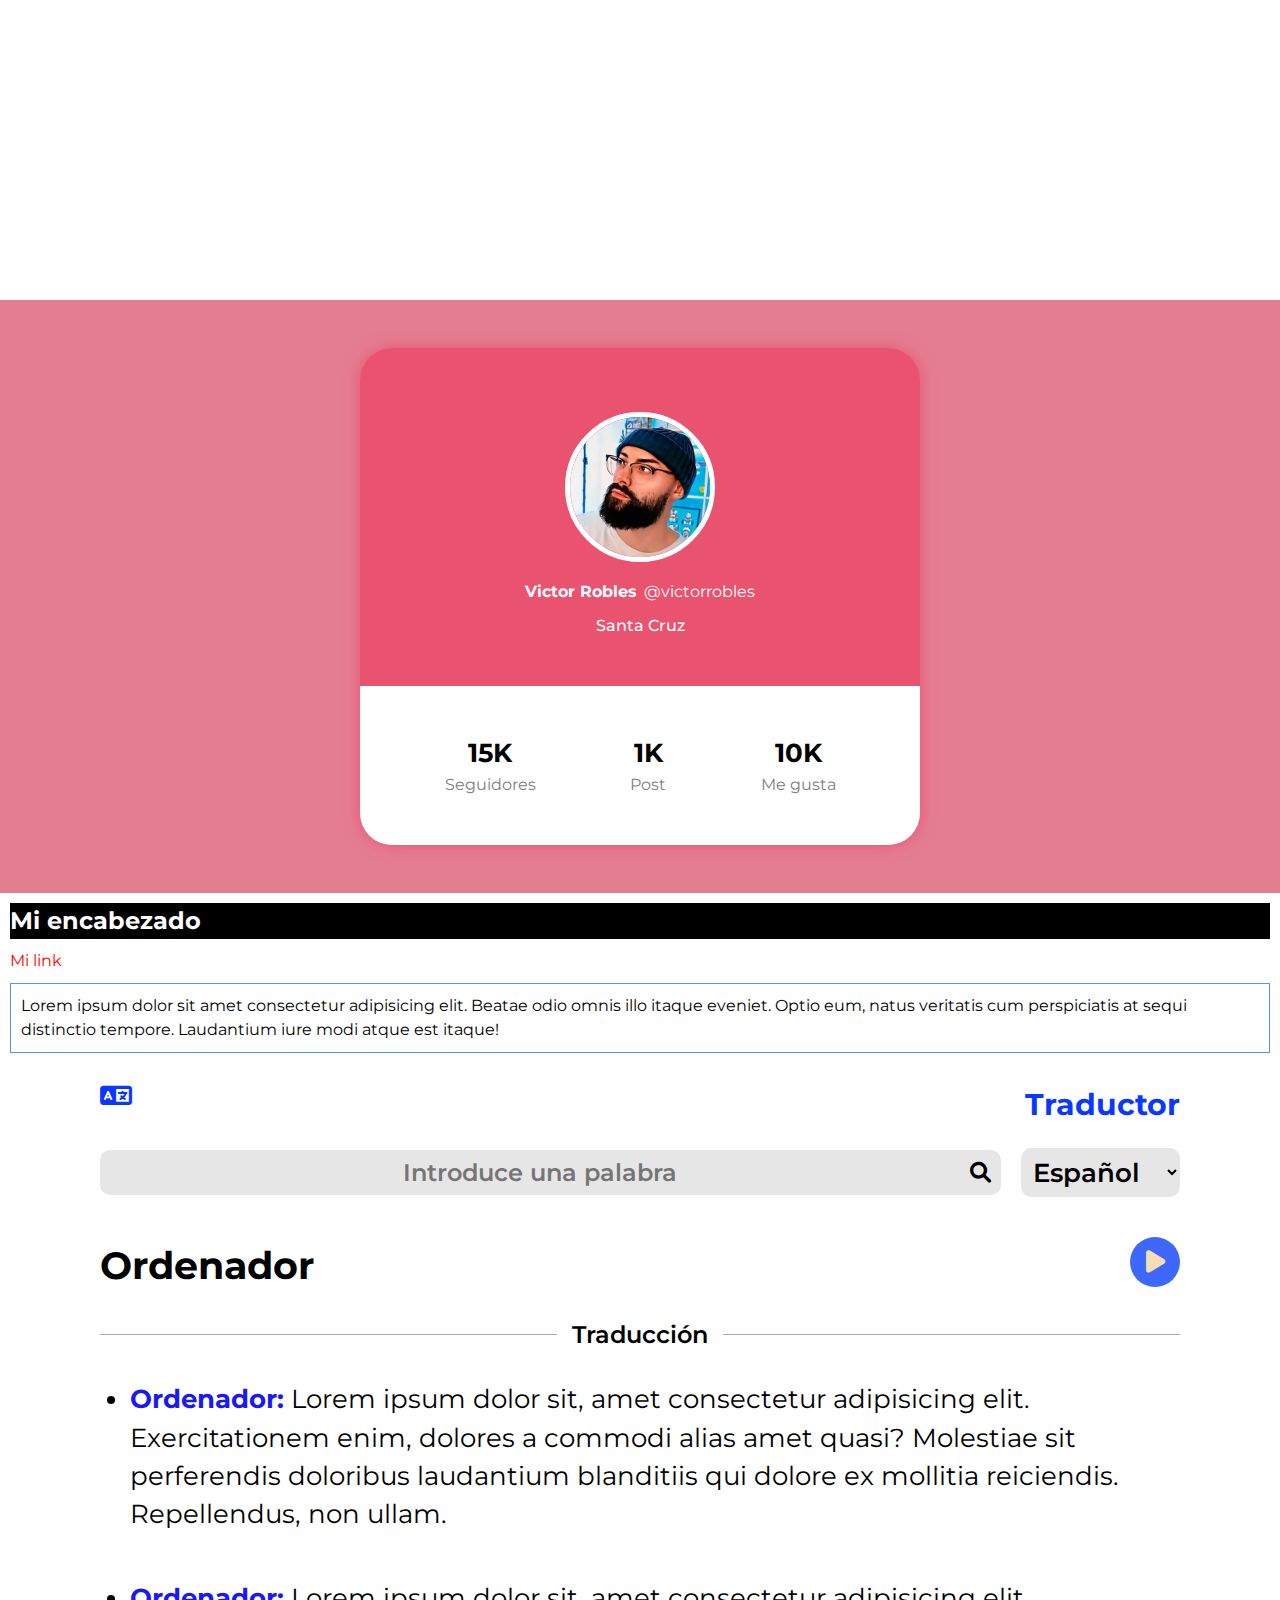
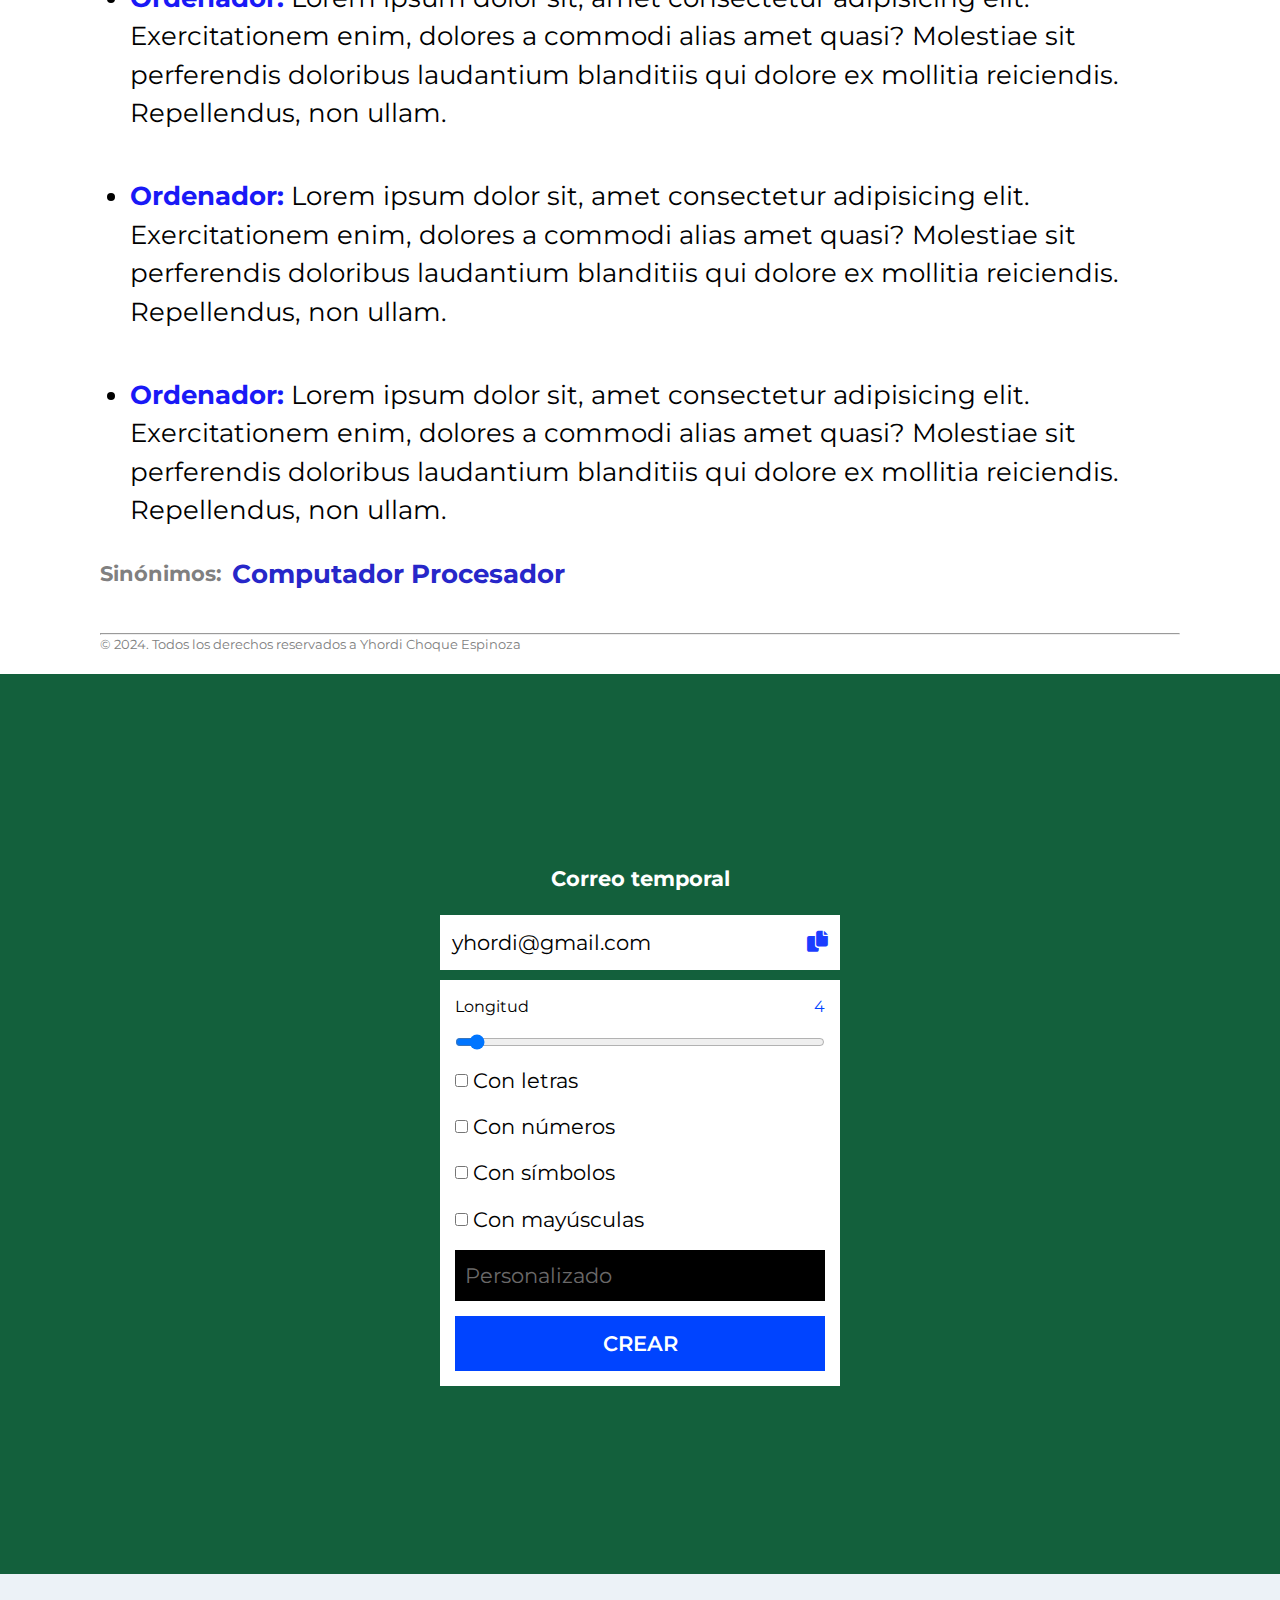
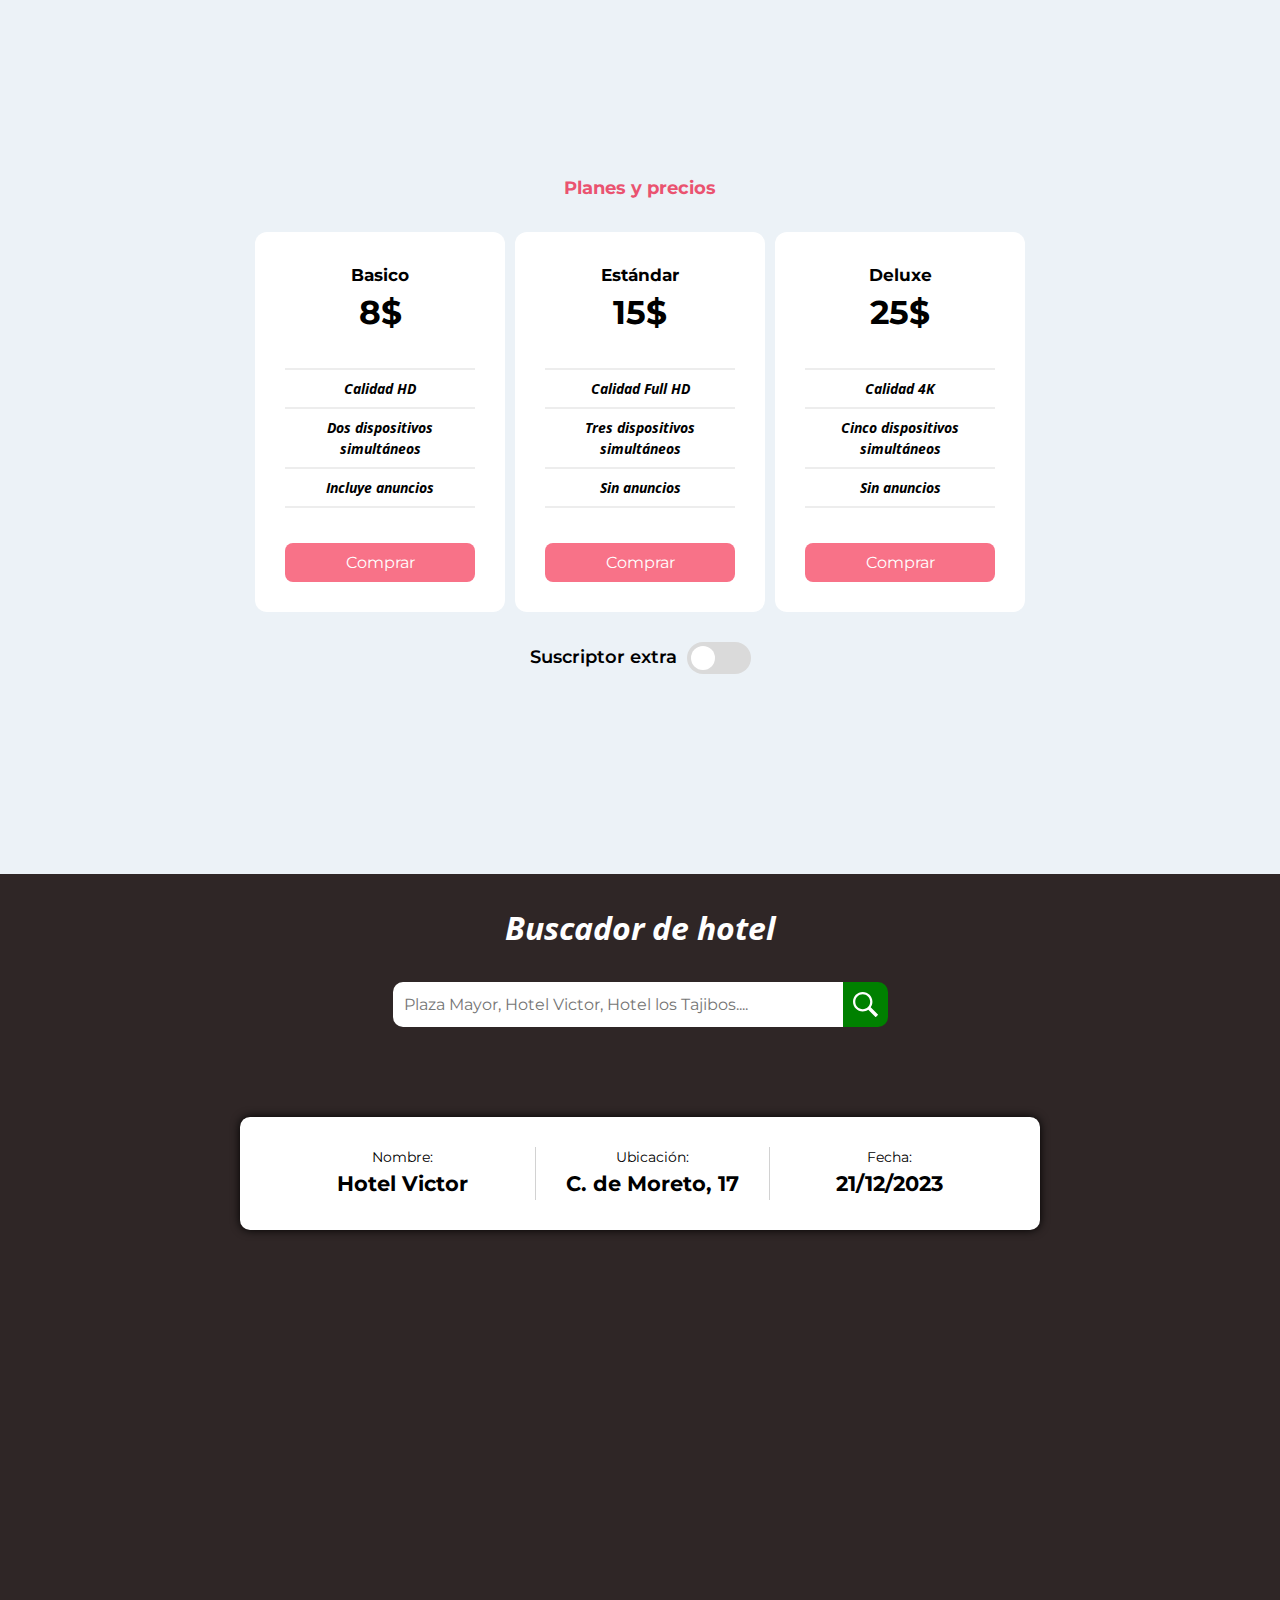
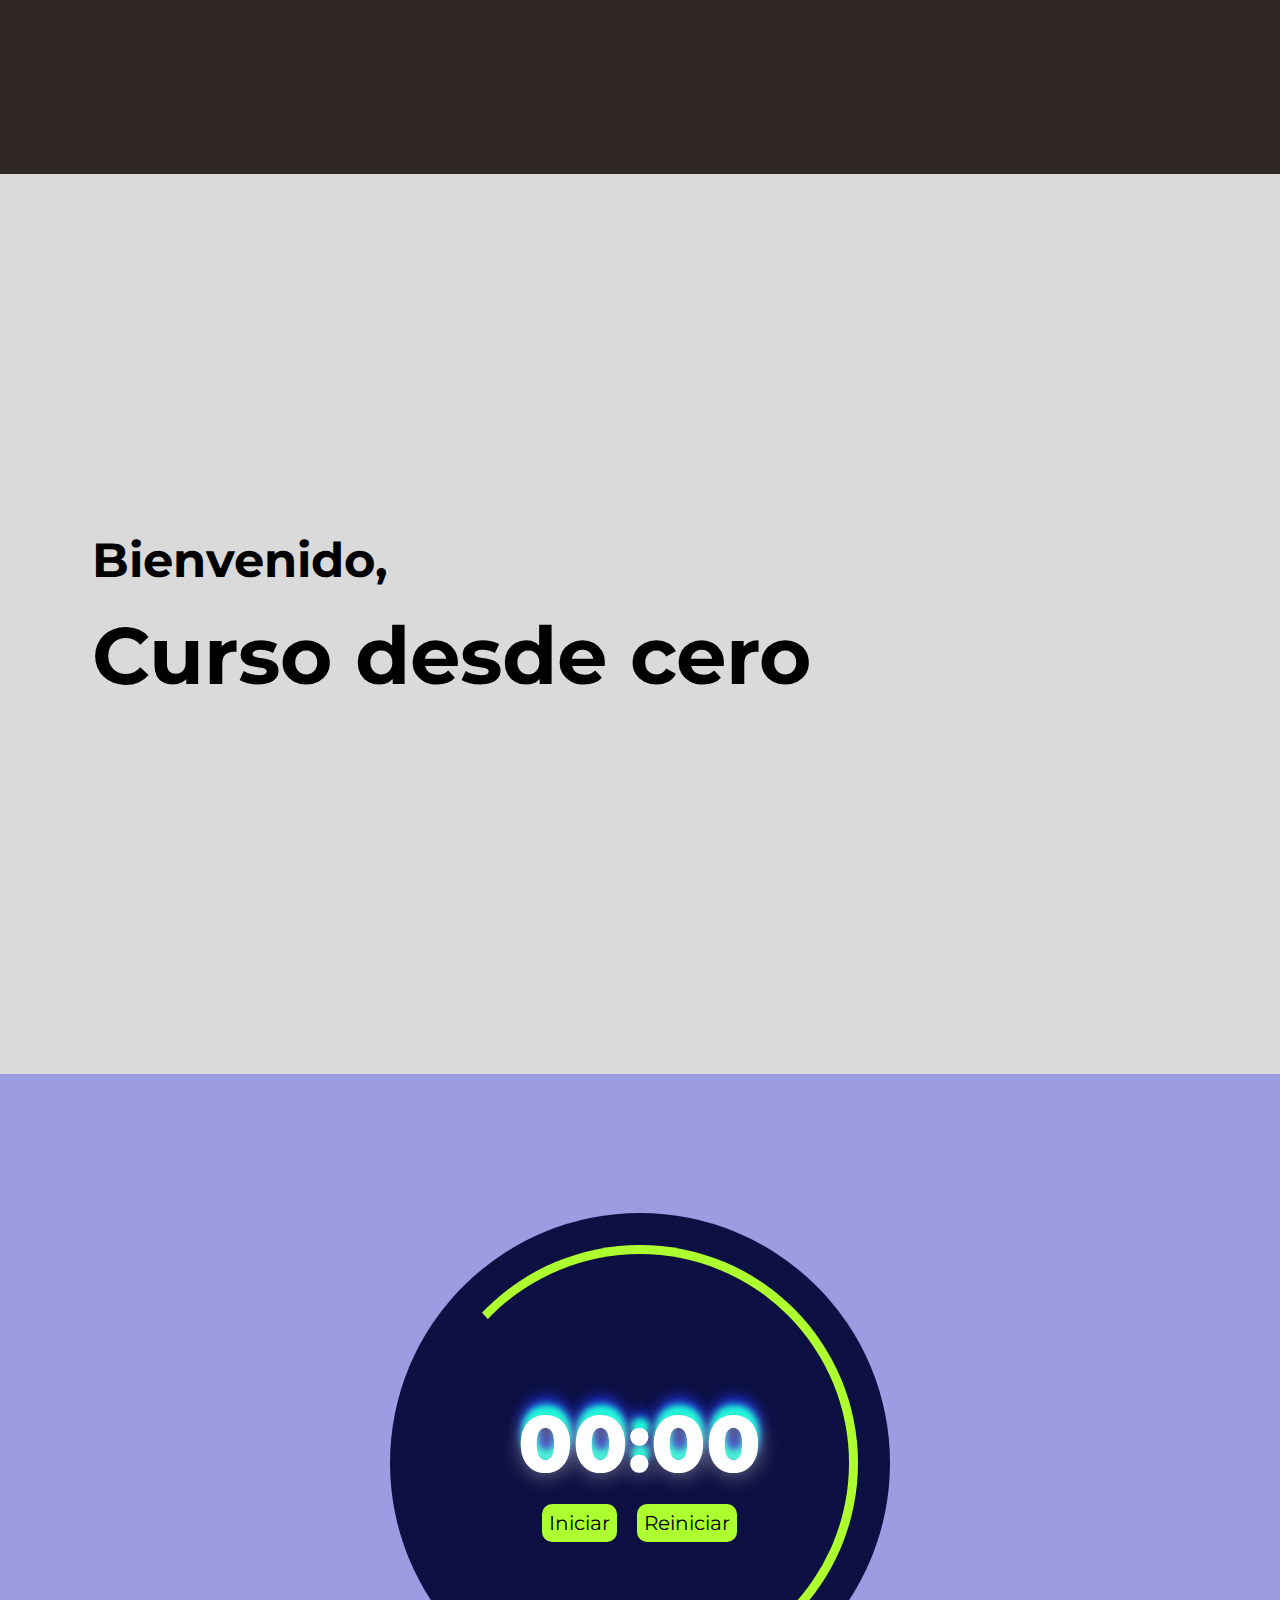
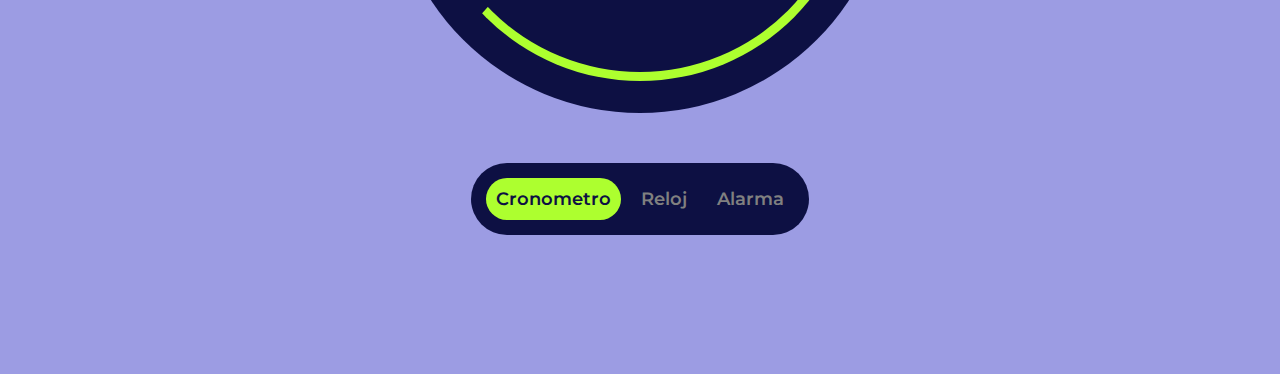
==== css/index.html @ 833edaa1 "proyecto de los 100 con css, html y js" ====
<!DOCTYPE html>
<html lang="en">
<head>
    <meta charset="UTF-8">
    <meta name="viewport" content="width=device-width, initial-scale=1.0">
    <link rel="stylesheet" type="text/css" href="styles.css">
    <link rel="stylesheet" href="00-recursos-frecuentes-css/reset.css">
    <link rel="stylesheet" href="00-recursos-frecuentes-css/fontawesome-free-6.1.2-web/css/all.css">

    <link rel="preconnect" href="https://fonts.googleapis.com">
<link rel="preconnect" href="https://fonts.gstatic.com" crossorigin>
<link href="https://fonts.googleapis.com/css2?family=Montserrat:ital,wght@0,100..900;1,100..900&family=Rubik+Gemstones&display=swap" rel="stylesheet">
    <title>proyectos css</title>
</head>
<body>
    <!--Crear un nav que tenga una animacion como rebote de pelota-->
    <nav class="navegacion">
        <ul class="menu">
            <li>HOME</li>
            <li>ARTICULO</li>
            <li>NOTICIAS</li>
            <li>VIDEOS</li>
            <li>CURSOS</li>
        </ul>
    </nav>
<!--Hacer un card de Victor-->
    <div class="layout">
        <main class="layout_main">
            <div class="main_user">
                <figure class="user_container-img">
                    <img src="00-recursos-frecuentes-css/default-user.jpg" alt="perfil de usuario Victor" class="user_img">
                </figure>
                <div class="user_content">
                    <span class="user_name">Victor Robles</span>
                    <span class="user_nick">@victorrobles</span>
                </div>
                <p class="user_city">Santa Cruz</p>
            </div>

            <div class="main_follows">
                <div class="follows_follow">
                    <p class="follow_number">15K</p>
                    <p class="folloe_subtitle">Seguidores</p>
                </div>
                <div class="follows_follow">
                    <p class="follow_number">1K</p>
                    <p class="folloe_subtitle">Post</p>
                </div>
                <div class="follows_follow">
                    <p class="follow_number">10K</p>
                    <p class="folloe_subtitle">Me gusta</p>
                </div>
            </div>
        </main>
    </div>

    <!--Encabezado -->
    <div class="container_encabezado">
        <h2>Mi encabezado</h2>
        <a href="https://www.youtube.com">Mi link</a>
        <p>Lorem ipsum dolor sit amet consectetur adipisicing elit. Beatae odio omnis illo itaque eveniet. Optio eum, natus veritatis cum perspiciatis at sequi distinctio tempore. Laudantium iure modi atque est itaque!</p>
        
    </div>

<!---Tracucion documento-->
    <div class="layaut_main">
        <header class="traduccion">
            <div class="header_top">
                <i class="fa-solid fa-language"></i>
                <h3 class="header_traductor">Traductor</h3>
            </div>

            <div class="header_botton">
                <form class="header-search">
                    <label>
                        <input type="search" placeholder="Introduce una palabra" name="Buscador de palabras" class="search-header-input"/>
                        <i class="fa-solid fa-magnifying-glass"></i>
                    </label>
                    <select class="select-lenguaje">
                        <option value="Español">Español</option>
                        <option value="Español">Ingles</option>
                        <option value="Español">Alemán</option>
                        <option value="Español">Quechua</option>
                    </select>
                </form>
            </div>

        </header>

        <main>
            <div class="main_voz">
                <h2 class="main_ordenador">Ordenador</h2>
                <div>
                    <i class="fa-solid fa-play"></i>
                </div>
                
            </div>
            <div class="traduccion-raya">
                <div class="linea"> </div>
                <h6 class="traduccion">Traducción</h6>
               
            </div>
           
            <ul class="container-results">
                <li class="item-result">
                   <p><strong>Ordenador:</strong> Lorem ipsum dolor sit, amet consectetur adipisicing elit. Exercitationem enim, dolores a commodi alias amet quasi? Molestiae sit perferendis doloribus laudantium blanditiis qui dolore ex mollitia reiciendis. Repellendus, non ullam.</p>
                </li>

                <li class="item-result">
                    <p><strong>Ordenador:</strong> Lorem ipsum dolor sit, amet consectetur adipisicing elit. Exercitationem enim, dolores a commodi alias amet quasi? Molestiae sit perferendis doloribus laudantium blanditiis qui dolore ex mollitia reiciendis. Repellendus, non ullam.</p>
                </li>

                <li class="item-result">
                    <p><strong>Ordenador:</strong> Lorem ipsum dolor sit, amet consectetur adipisicing elit. Exercitationem enim, dolores a commodi alias amet quasi? Molestiae sit perferendis doloribus laudantium blanditiis qui dolore ex mollitia reiciendis. Repellendus, non ullam.</p>
                </li>

                <li class="item-result">
                    <p><strong>Ordenador:</strong> Lorem ipsum dolor sit, amet consectetur adipisicing elit. Exercitationem enim, dolores a commodi alias amet quasi? Molestiae sit perferendis doloribus laudantium blanditiis qui dolore ex mollitia reiciendis. Repellendus, non ullam.</p>
                </li>
            </ul>

            <section class="seccion-traductor">
                <h5>Sinónimos:</h5>
                <h4>Computador Procesador</h4>
            </section>

        </main>

        <footer class="footer-traductor">
            <hr/>
            <p>&#169; 2024. Todos los derechos reservados a Yhordi Choque Espinoza</p>
        </footer>
    </div>
    

    <main class="main-correo">
        <h5>Correo temporal</h5>
        <form class="correo-form">
            <label class="coreo">
                <p>yhordi@gmail.com</p>
                <i class="fa-solid fa-copy generate__icon"></i>
            </label>
            <div class="container-form">
                <div>
                    <p>Longitud</p>
                    <p class="rango-value">4</p>
                </div>
                <input type="range" value="4" class="correo-range"/>
                <label class="correo-checkbox">
                    <input type="checkbox" value="con letras"/>
                     Con letras
                </label>
                <label class="correo-checkbox">
                    <input type="checkbox" value="con numeros"/>
                     Con números
                </label>
                <label class="correo-checkbox">
                    <input type="checkbox" value="con símbolos"/>
                     Con símbolos
                </label>
                <label class="correo-checkbox">
                    <input type="checkbox" value="con mayusculas"/>
                     Con mayúsculas
                </label>

                <p class="perzonalizado">Personalizado</p> 
                <button>CREAR</button>
            </div>
        </form>
    </main>

    <div class="layaut-main-precios">
        <main class="precios-main">
            <h1 class="precios-title">Planes y precios</h1>
            <div class="cards-planes">
                <article class="card basico">
                    <h6 class="plan">Basico</h6>
                    <h6 class="precios">8$</h6>
    
                    <hr/>
                    <p>Calidad HD</p>
                    <hr/>
                    <p>Dos dispositivos simultáneos</p>
                    <hr/>
                    <p>Incluye anuncios</p>
                    <hr/>
                    <button class="comprar">Comprar</button>
                </article>
                <article class="card estandar">
                    <h6 class="plan">Estándar</h6>
                    <h6 class="precios">15$</h6>
    
                    <hr/>
                    <p>Calidad Full HD</p>
                    <hr/>
                    <p>Tres dispositivos simultáneos</p>
                    <hr/>
                    <p>Sin anuncios</p>
                    <hr/>
                    <button class="comprar">Comprar</button>
                </article>
                <article class="card deluxe">
                    <h6 class="plan">Deluxe</h6>
                    <h6 class="precios">25$</h6>
    
                    <hr/>
                    <p>Calidad 4K</p>
                    <hr/>
                    <p>Cinco dispositivos simultáneos</p>
                    <hr/>
                    <p>Sin anuncios</p>
                    <hr/>
                    <button class="comprar">Comprar</button>
                </article>
            </div>
            <form class="toggle-suscribir">
                <span class="togle-label">Suscriptor extra</span>
                <label for="checkbox" class="toggle--switch">
                    <input type="checkbox" class="checkbox" name="checkbox" title="checkbox" placeholder="checkbox"/>
                    <div class="toggle--slider"></div>
                </label>
            </form>
           
        </main>
    </div>

    <!--Buscador de hotel-->
    <div class="body-hotel">
        <header class="header-hotel">
            <h1 class="hotel-title">Buscador de hotel</h1>
            <form class="form-search">
                <div class="container-search">
                    <input class="search-hotel" type="search" placeholder="Plaza Mayor, Hotel Victor, Hotel los Tajibos...." name="search"/>
                    <div class="container-logo">
                        <img src="./00-recursos-frecuentes-css/searchmagnifierinterfacesymbol1_79893.svg" class="logo-search" alt="logo-search"/>
                    </div>
                </div>
            </form>
        </header>
        <main class="main-hotel">
            <div class="hotel-detalles">
                <section class="hotel-seccion">
                    <p>Nombre:</p>
                    <h6>Hotel Victor</h6>
                </section>
                <section class="hotel-seccion item2">
                    <p>Ubicación:</p>
                    <h6>C. de Moreto, 17</h6>
                </section>
                <section class="hotel-seccion">
                    <p>Fecha:</p>
                    <h6>21/12/2023</h6>
                </section>
            </div>
            <iframe class="hotel-mapa" src="https://www.google.com/maps/embed?pb=!1m18!1m12!1m3!1d3153.019287123456!2d-122.0840897!3d37.4220656!2m3!1f0!2f0!3f0!3m2!1i1024!2i768!4f13.1!3m3!1m2!1s0x808fb5e5c5b5b5b5%3A0x5b5b5b5b5b5b5b5b!2sGoogleplex!5e0!3m2!1ses!2sus!4v1616161616161!5m2!1ses!2sus" width="600" height="450" style="border:0;" allowfullscreen="" loading="lazy"></iframe>
        </main>
    </div>

    <!--Proyecto frases dinamicas y diferentes-->
    <div class="body-frases">
        <main class="main-frase">
            <h4 class="saludo">Bienvenido,
                <div class="title_text">
                    <span class="frase-rotado">Curso desde cero <br/>
                        Paso a paso <br/>
                        Sin conocimientos previos <br/>
                        Espero que te guste! <br/></span>
                </div>
                
            </h4>
           
        </main>
    </div>

    <!--Cronometro-->
    <div class="main-cronometro">
        <div class="cronometro-contador">
           <div class="container-cronometro">
            <time>00:00</time>
            <div class="metodos-cronometro">
                <button>Iniciar</button>
                <button>Reiniciar</button>
            </div>
           </div>
        </div>
        <div class="cronometro-modos">
            <button>Cronometro</button>
            <button>Reloj</button>
            <button>Alarma</button>
        </div>
    </div>
</body>
</html>
---- css/styles.css ----
@font-face {
    font-family: OpenSansYhordi;
    src: url('./00-recursos-frecuentes-css/opensans/OpenSans-Italic-VariableFont_wdth\,wght.ttf');
}
*{
    margin: 0;
    padding: 0;
}
html {
    font-size: 16px;
}
body {
    font-family: "Montserrat", sans-serif;
    font-optical-sizing: auto;
    font-size: 1.6rem;
}
/*Styles de nav que rebota como pelota*/
.navegacion{
    transform: translateY(-100%);
    animation:  botar 3s infinite ;
}

@keyframes botar {
    0%{
        transform: translateY(-100%);
    }
    50%{
        transform: translateY(0%);
    }

    100%{
        transform: translateY(-100%);
    }
}
.menu li {
    font-family: 'Courier New', Courier, monospace;
    font-size: 20px;
    font-weight: bold;
    padding: 15px;
}

/*Estilos de card usuario victor*/

.layout{
    width: 100%;
    height: 100%;
    padding: 3rem 0;
    display: flex;
    justify-content: center;
    align-items: center;

    background-color: #E47D91;
}

.layout_main {
    min-width: 35rem;
    border-radius: 2rem;

    box-shadow: 0px 0px 15px #EA5370;
}

.main_user{
    width: 100%;
    display: flex;
    flex-direction: column;
    align-items: center;
    padding-bottom: 3rem;
    background-color: #EA5370;
    border-radius:2rem 2rem 0 0;
    color: white;
    gap: 7px;
}
.user_container-img{
    margin-top: 4rem;
    width: 150px;
    height: 150px;
   
}
.user_img{
    border: white 5px solid;
    border-radius: 1000px;
}

.user_name, .follow_number{
    font-weight: bold;
}

.user_city{
    font-weight: 500;
}

.main_follows{
    padding: 3rem 0;
    display: flex;
    justify-content: space-evenly;
    gap: 10px;
    background-color: white;
    border-radius: 0 0 2rem 2rem;
}

.follows_follow{
    text-align: center;
}

.folloe_subtitle{
    color: gray;

}
.user_name, .user_nick, .user_city,  .folloe_subtitle{
    font-size: 1rem;
}

/*estilos de encabezado proyecto 3*/

.container_encabezado{
    padding: 10px;
    font-size: 1rem;
    display: flex;
    flex-direction: column;
    gap: 10px;
}
.container_encabezado h2{
    background-color: black;
    color: white;
}
.container_encabezado a{
    text-decoration: none;
    color: red;
}

.container_encabezado a:hover{
    text-decoration: underline;
}

.container_encabezado p {
    border: 1px solid rgba(0, 89, 255, 0.667);
    padding: 10px;
}


/*Traduccion de documento*/
.layaut_main{
    display: flex;
    flex-direction: column;
    gap: 40px;
    max-width: 70rem;
    margin: 0 auto;
    padding: 20px;
}


.header_top {
    color: rgb(11, 56, 255);
    margin-bottom: 20px;
    display:  flex;
    justify-content: space-between;
}
.header_botton form{
    display: flex;
    gap: 20px;
}
.header_botton form label {
    position: relative;
    display: flex;
    align-items: center;
    width: 100%;
}

.search-header-input{
    text-align: center;
    font-size: 1.5rem;
    width: 100%;
    border: none;
    background-color: rgba(0, 0, 0, 0.097);
    padding: 8px;
    font-weight: 600;
    border-radius: 10px;
    color: black;
}
.select-lenguaje{
    border: none;
    background-color: rgba(0, 0, 0, 0.097);
    padding: 8px;
    font-weight: 600;
    border-radius: 10px;
    color: black;
}
.fa-magnifying-glass{
 position: absolute; 
 right:  10px;
 font-size: 21px;
}

.main_voz{
    display: flex;
    justify-content: space-between;
}
.main_voz div{
    width: 50px;
    height: 50px;
    border-radius: 1000px;
    background-color: rgb(62, 103, 252);
    display: flex;
   
}
.main_voz div i{
    color: wheat;
    margin: auto ;
}

main {
 text-align: center;
}
.traduccion-raya{
    margin: 40px auto;
    position: relative;
  display: flex;
  align-items: center; 
  justify-content: center;
}
.traduccion-raya .linea{
    height: 1px;
    width: 100%;
    background-color: rgba(0, 0, 0, 0.342);
  
    
}
.traduccion-raya h6{
    position: absolute;
    background-color: white;
    z-index: 10;
    padding: 0 15px;
    font-size: 1.5rem;
    font-weight: 600;
}

main .container-results{
    padding: 5px 30px;
    display: flex;
    flex-direction: column;
    gap: 45px;
    text-align: start;
    margin-bottom: 20px;
    list-style: outside;
}

main .item-result strong {
    color: rgb(25, 25, 246);
}

.seccion-traductor{
    display: flex; 
    align-items: center;
    gap: 10px;
    flex-wrap: wrap;
}

.seccion-traductor{
    color: rgb(39, 39, 201);
}
.seccion-traductor h5{
    color: gray;
}
.footer-traductor{
    font-size: 13px;
    color: gray;
}

/*Correo card*/
.main-correo{

    width: 100%;
    height: 100vh;
    background-color: rgb(19, 96, 60);
    display: flex;
    flex-direction: column;
    justify-content: center;
    align-items: center;

}
.main-correo h5{
    color: white;
    margin-bottom: 20px;
}

.correo-form{
    min-width: 25rem;
}
.correo-form .coreo {
    background-color: white;
    display: flex;
    padding: 12px;
    align-items: center;
    justify-content: space-between;
    font-size: 1.3rem
}

.correo-form .coreo i{
    color: rgb(27, 61, 255);
}

.container-form {
    margin-top: 10px;
 background-color: white;
 padding: 15px;
display: flex;
flex-direction: column;
gap: 15px;
}

.container-form div {
    display: flex;
    justify-content: space-between;
    font-size: 1rem;
}
.container-form div .rango-value{
    color: rgb(0, 68, 255);
   
}

.correo-range{
    width: 100%;
    cursor: pointer;
}

.correo-form .correo-checkbox{
    display: flex;
    align-items: center;
justify-content: flex-start;
font-size: 1.3rem;
gap: 5px;
cursor: pointer;
}

.correo-form .correo-checkbox input:hover{
    transition: box-shadow 0.3s ease;
    cursor: pointer;
    box-shadow: 0px 0px 8px rgb(37, 110, 255);
}

.perzonalizado{
    background-color: black;
    color: rgb(106, 105, 105);
    font-size: 1.3rem;
    text-align: start;
    padding: 10px;
}
.container-form button {
    width: 100%;
    padding: 15px;
    background-color: rgb(0, 68, 255);
    color: white;
    border: 0;
    font-weight: 600;
    font-size: 1.3rem;
    cursor: pointer;
}
.container-form button:hover{
    background-color: black;
    transition: background-color 0.5s ease;
}

/*Estilos de planes y precios */

.layaut-main-precios{
    width: 100%;
    height: 100vh;
    display:  flex;
    flex-direction: column;
    align-items: center;
    justify-content: center;
    background-color: #ECF2F7;
}

.precios-title{
    color: #EA5370;
    font-size: 18px;
    margin-bottom: 30px;
}
.cards-planes{
    display: flex;
    gap: 10px;
    flex-wrap: wrap;
    margin-bottom: 30px;
}

.card{
    background-color: white;
    width: 250px;
    padding: 30px;
    border-radius: 12px;
}
.card hr{
    border: rgba(128, 128, 128, 0.143) solid 0.1px;
}
.card .plane{
    font-size: 16px;
    font-weight: 600;
}
.card .precios{
    font-size: 33px;
    margin-bottom: 30px;
}
.cards-planes .card p{
    font-family: OpenSansYhordi;
    padding: 8px 0;
 font-size: 14px;
 font-weight: 700;
}


.cards-planes .card .comprar{
    width: 100%;
    background-color: rgb(248, 114, 136);
    color: white;
    border: none;
    border-radius: 8px;
    font-size: 16px;
    padding: 10px 0;
    margin-top: 35px;
    cursor: pointer;
}
.cards-planes .card:hover{
    transform: scale(1.08);
    background-color: #EA5370;
    color: white;
    transition-property: transform background-color color;
    transition:  0.3s ease-out ;
}
.cards-planes .card:hover hr{
    border: rgba(255, 255, 255, 0.209) solid 0.2px;
}
.cards-planes .card:hover .comprar{
    background-color: white;
    color: #E47D91;
}

.toggle-suscribir{
    display: flex;
    justify-content: center;
    align-items: center;
    font-weight: 600;
    font-size: 1.1rem;
    gap: 10px;
}

.toggle--switch{
    position: relative;
    width: 4rem;
    display: inline-block;
}
.toggle--switch .checkbox{
    position:absolute;
    appearance: none;
    width: 100%;
    height: 100%;
    z-index: 10;
    cursor: pointer;
}
.toggle--switch .toggle--slider{
    width: 100%;
    height: 2rem;
    background-color: #dadada;
    border-radius: 25px;
    cursor: pointer;
   
}
.toggle--switch .toggle--slider::before{
    content: '';
    position: absolute;
    width: 1.5rem;
    height: 1.5rem;
    background-color:#ffffff ;
    top: 0.3rem;
    left: 0.3rem;
    border-radius: 100px;
    transition: transform 300ms ease-in-out;

}

.checkbox:checked+.toggle--slider{
    background-color: #EA5370;
}

.checkbox:checked+.toggle--slider::before{
    transform: translateX(30px);
}
/*Estilos de hotel buscador*/

.body-hotel{
    background-color: rgb(47, 38, 38);
    height: 100vh;
}
.header-hotel{
    margin-bottom: 35px;
}
.header-hotel .hotel-title{
    color: white;
    font-size: 2rem;
    font-family: OpenSansYhordi;
    text-align: center;
    padding: 30px 0;
}
.form-search .container-search{
    display: flex;
    justify-content: center;
}
.container-search .search-hotel{
    width: 100%;
    max-width: 450px;
    font-size: 1rem;
    padding: 10px;
    border: 1px solid transparent;
    border-radius: 10px 0px 0px 10px;
}
.container-search .container-logo{
    background-color: green;
    padding: 10px;
    border-radius: 0px 10px 10px 0px;
}
.container-logo .logo-search {
    width: 25px;
    height: 25px;
}
.main-hotel{
    margin-top: 150px;
    position: relative;
    display: flex;
    justify-content: center;
}
.main-hotel .hotel-detalles{
    top: -60px;
    position: absolute;
    width: 100%;
    max-width: 800px;
    display: flex;
    justify-content: space-evenly;
    background-color: white;
    padding: 30px;
    border-radius: 10px;
    box-shadow: 0px 0px 10px black;
}

.hotel-detalles .hotel-seccion{
    padding: 0 30px;
}
.hotel-detalles .hotel-seccion p{
    font-size: 14px;
}
 .hotel-detalles .hotel-seccion h6{
    font-size: 1.3rem;
}

.hotel-detalles .item2{
    border-left: 1px solid rgba(0, 0, 0, 0.176);
    border-right: 1px solid rgba(0, 0, 0, 0.177);
}
.main-hotel .hotel-mapa{
    width: 100%;
    
}

/*Estilos de frases rotativas*/

.body-frases{
    background-color: #dadada;
    height: 100vh;
    display: flex;
    justify-content: center;
    align-items: center;
    font-size: 3rem;
}
.body-frases .main-frase{
    text-align: start;
}
.body-frases .frase-rotado{
    font-size: 5rem;
    position: relative;
    display: block;
    animation: rotate 13s cubic-bezier(0.91, -0.02, 0.14, 1.13) infinite ;
}
.saludo .title_text{
    height: 8rem;
    overflow: hidden;
}

@keyframes rotate{
    0%{
        transform: translateY(0);
    }
    25%{
        transform: translateY(-7.8rem);
    }
    50%{
        transform: translateY(-15.6rem);
    }
    75%{
        transform: translateY(-23.0rem);
    }
    100%{
        transform: translateY(0);
    }
}

/*Estilos de cronometro*/

.main-cronometro{
    height: 100vh;
    background-color: rgb(156, 156, 227);
    display: flex;
    flex-direction: column;
    justify-content: center;
    align-items: center;
    gap: 50px;
}

.main-cronometro .cronometro-contador{
    width: 500px;
    height: 500px;
    background-color: rgb(13, 16, 67);
   padding: 2rem;
    border-radius: 500px;

}

.container-cronometro{
    width: 100%;
    height: 100%;
    display: flex;
    flex-direction: column;
    justify-content:center ;
    align-items: center;
    border: greenyellow 9px solid;
    border-radius: 500px;
    border-left: 8px solid transparent;
}
.cronometro-contador time{
    color: white;
    font-size: 5rem;
    font-weight: 800;
    text-shadow:1px 1px 20px #dadada91, 1px -10px 6px #05ffd8, 1px -17px 14px #213af8;
}
.metodos-cronometro{
    display: flex;
    gap: 20px;
}
.metodos-cronometro button{
    font-size: 20px;
    border: none;
    border-radius: 10px;
    background-color: greenyellow;
    padding: 7px;
    cursor: pointer;
}

.metodos-cronometro button:hover{
    background-color: white;
    color: rgb(5, 5, 110);
    transition: background-color 0.4s ease;
}

.cronometro-modos{
    display: flex;
    gap: 10px;
    padding: 15px;
    background-color:  rgb(13, 16, 67);
    border-radius: 100px;
}
.cronometro-modos button{
    padding: 10px;
    border: none;
    border-radius: 100px;
    font-size: 18px;
    font-weight: 600;
    background-color: transparent;
    color: gray;
    cursor: pointer;
}
.cronometro-modos button:first-child,
.cronometro-modos button:hover{
    background-color: greenyellow;
    color:  rgb(13, 16, 67);
}
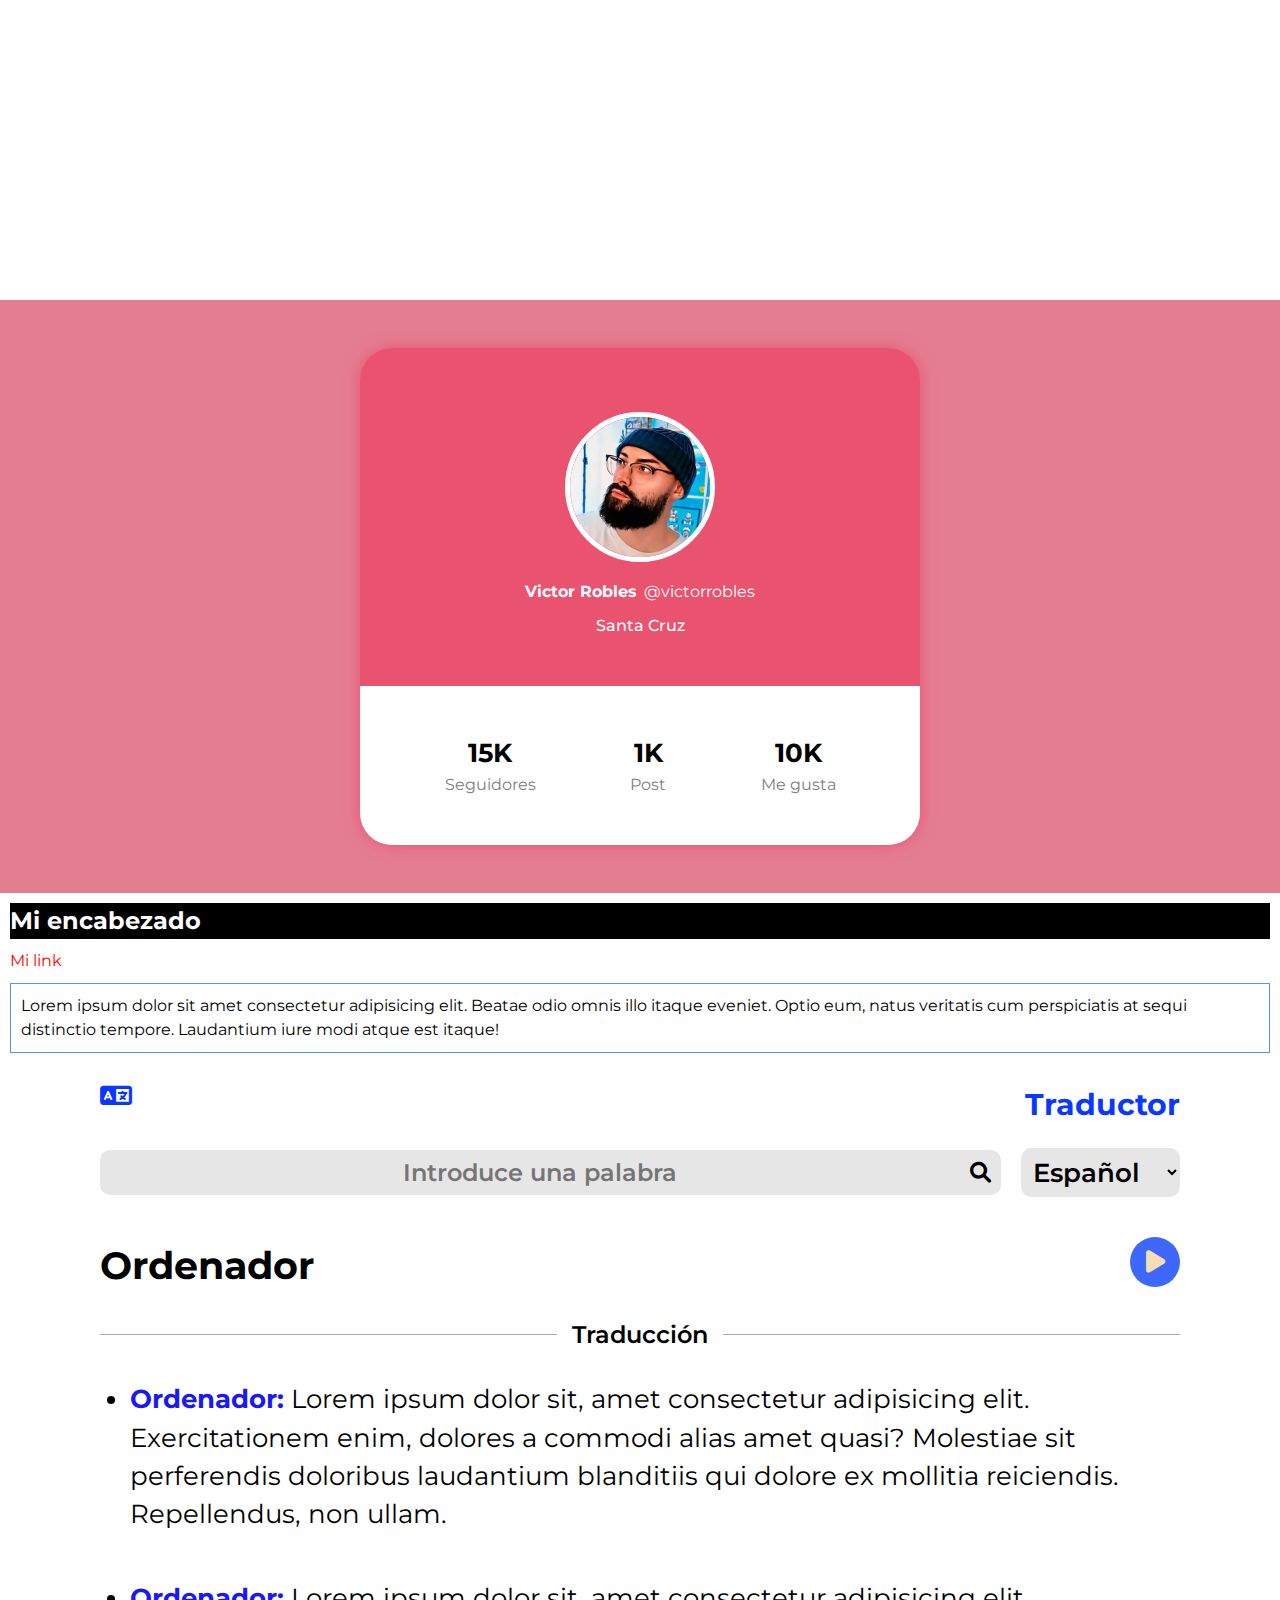
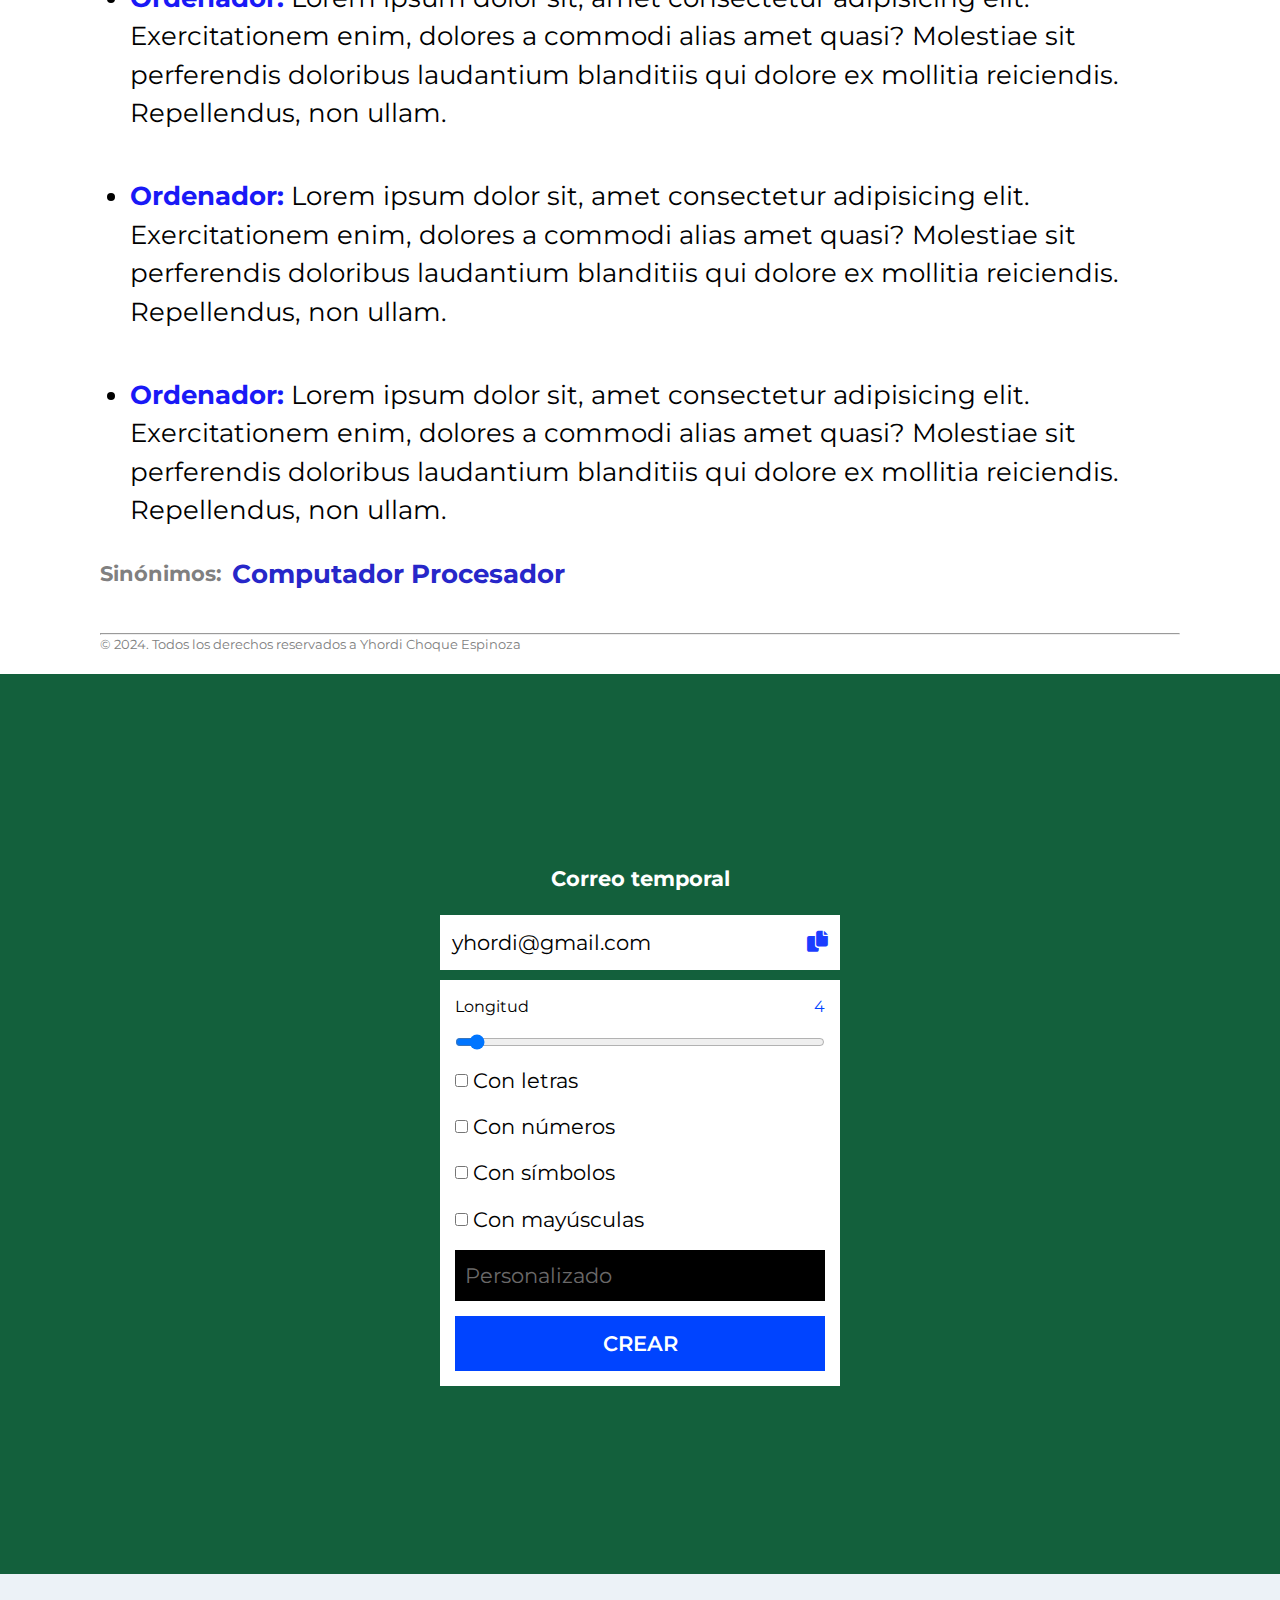
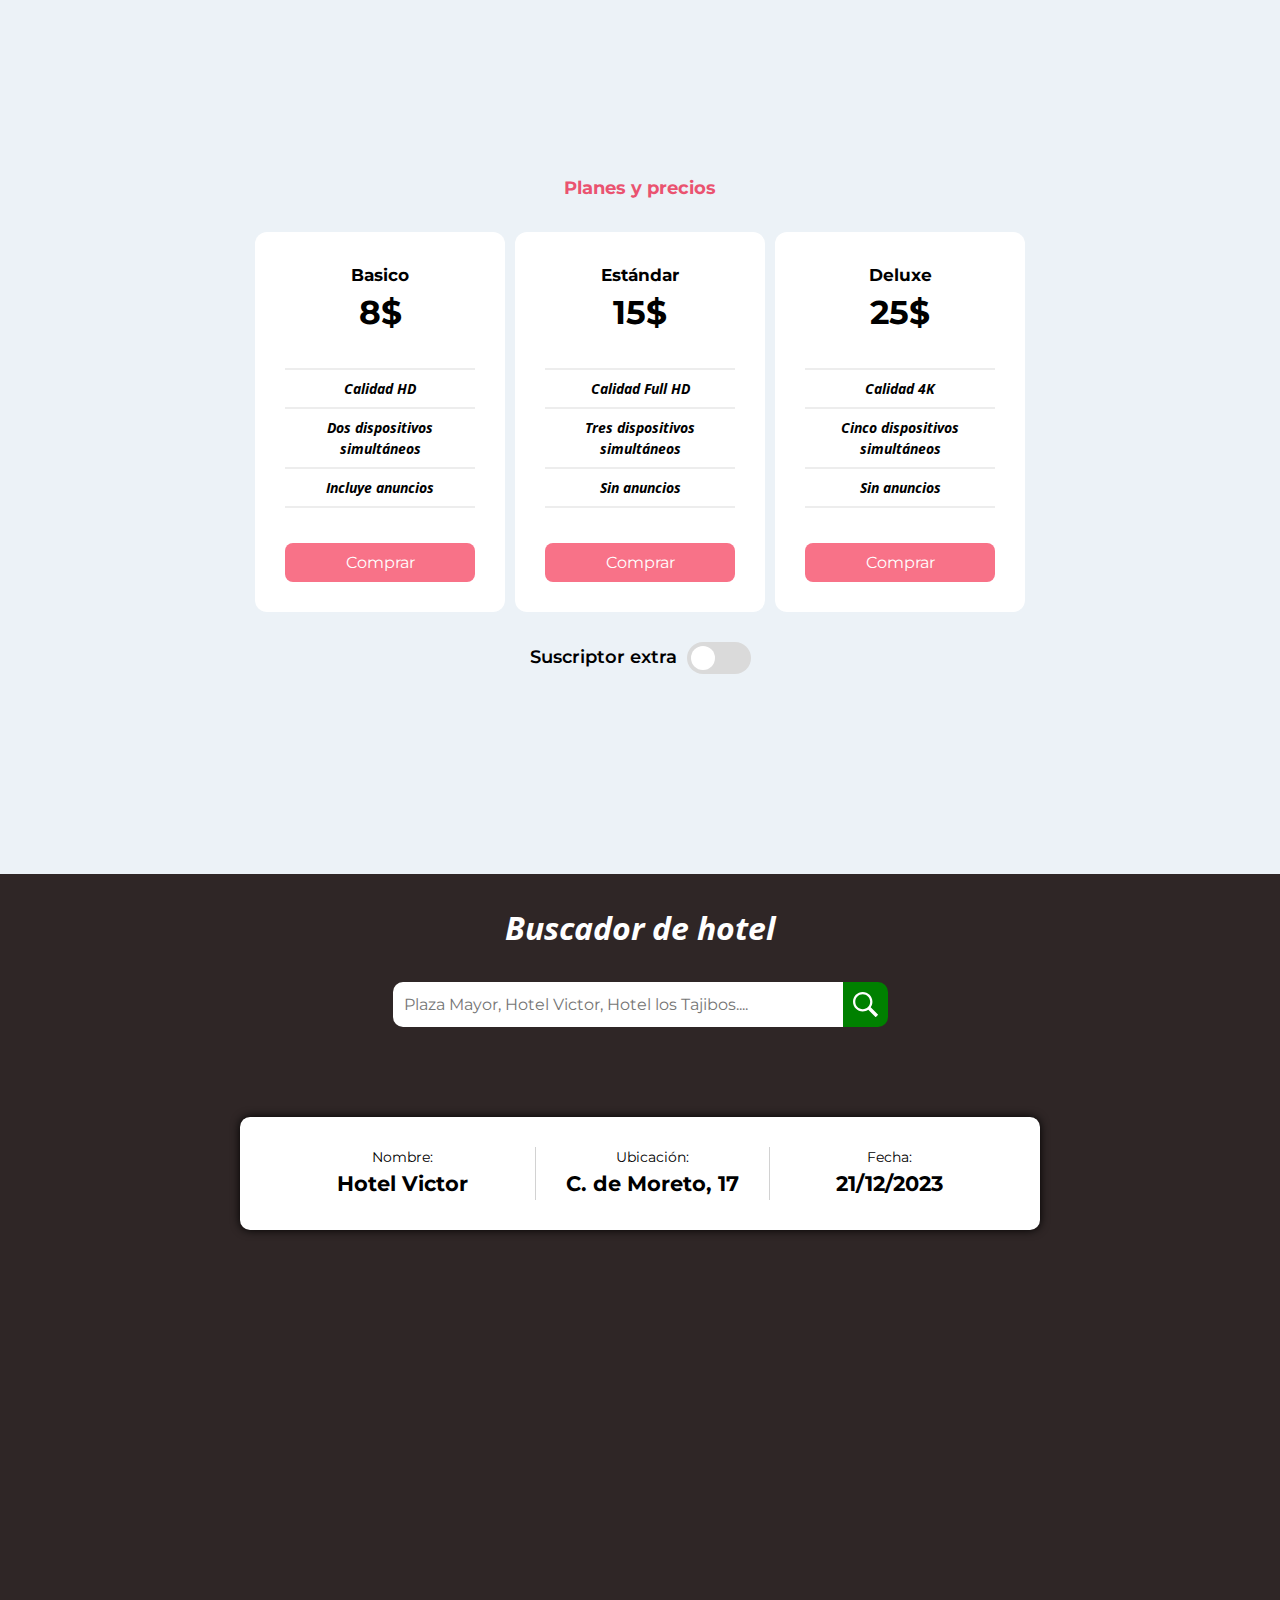
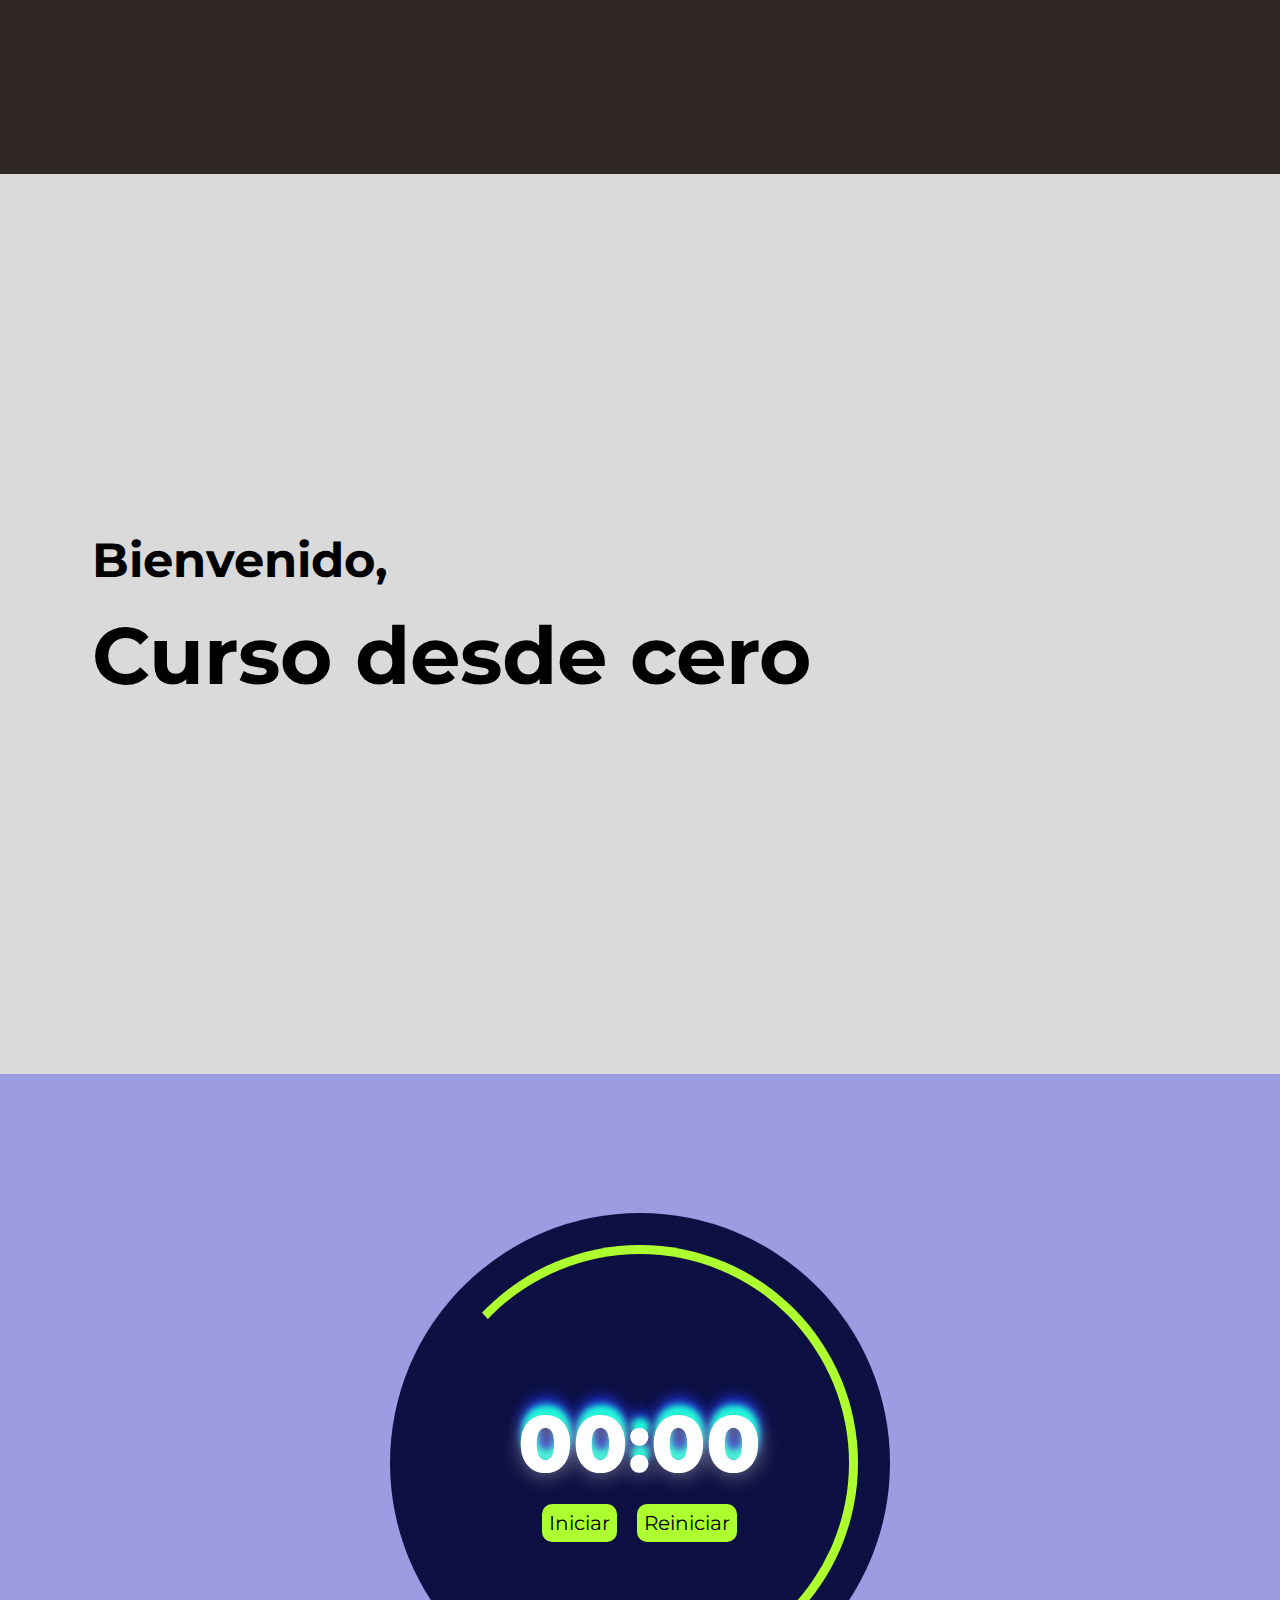
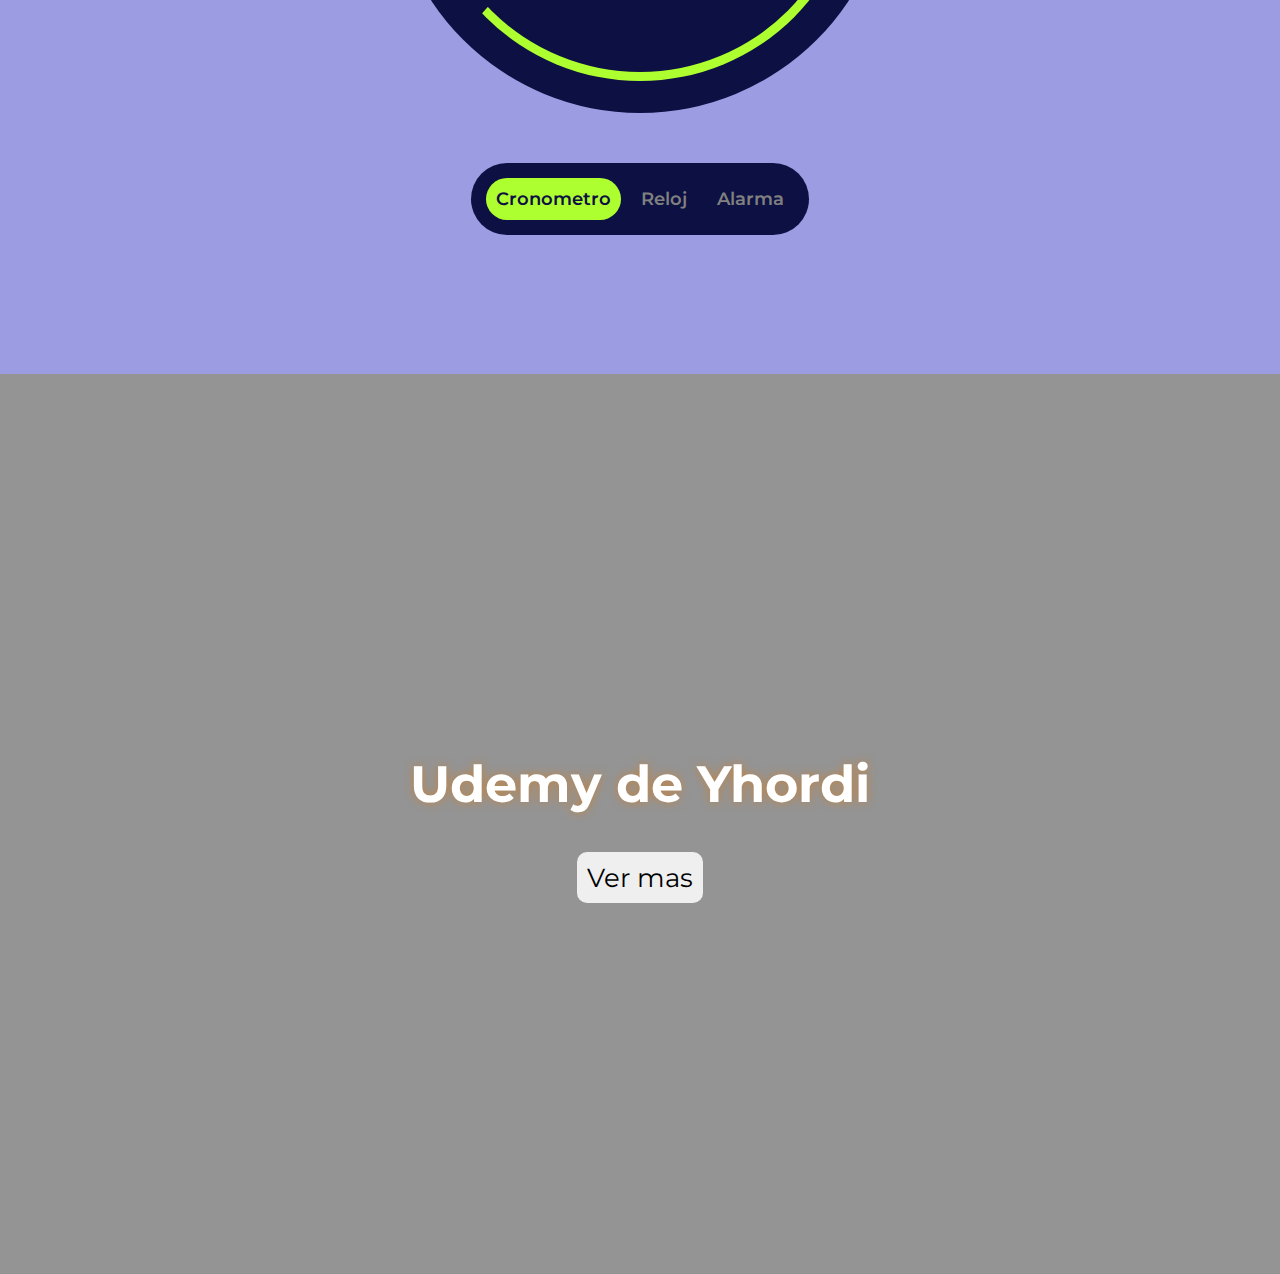
==== commit 1431c3eb: "cree el video de portada  de Yhordi udemy" ====
--- a/css/index.html
+++ b/css/index.html
@@ -289,5 +289,13 @@
             <button>Alarma</button>
         </div>
     </div>
+
+    <div class="video-body">
+        <div class="opacity"></div>
+        <video src="00-recursos-frecuentes-css/bg-video.mp4" autoplay="true" preload="auto" muted loop>
+        </video>
+        <h1>Udemy de Yhordi</h1>
+        <button>Ver mas</button>
+    </div>
 </body>
 </html>--- a/css/styles.css
+++ b/css/styles.css
@@ -680,4 +680,44 @@
 .cronometro-modos button:hover{
     background-color: greenyellow;
     color:  rgb(13, 16, 67);
+}
+
+.video-body{
+    position: relative;
+    height: 100vh;
+    display: flex;
+    flex-direction: column;
+    justify-content: center;
+    align-items: center;
+    overflow: hidden;
+}
+.video-body .opacity{
+    cursor: none;
+    width: 100%;
+    height: 100%;
+    position: absolute;
+    background-color: rgba(0, 0, 0, 0.418);
+    z-index: -1;
+}
+.video-body video{
+    width: 100%;
+    height: 100%;
+    position: absolute;
+    z-index: -2;
+    object-fit: cover;
+}
+.video-body h1{
+    color: white;
+    margin-bottom: 30px;
+    filter: drop-shadow(0px 0px 5px rgba(216, 123, 23, 0.627));
+}
+.video-body button{
+    cursor: pointer;
+    border: 0px;
+    border-radius: 10px;
+    padding: 10px;
+}
+.video-body button:hover{
+    background-color: #ef395d;
+    color: #ffffff;
 }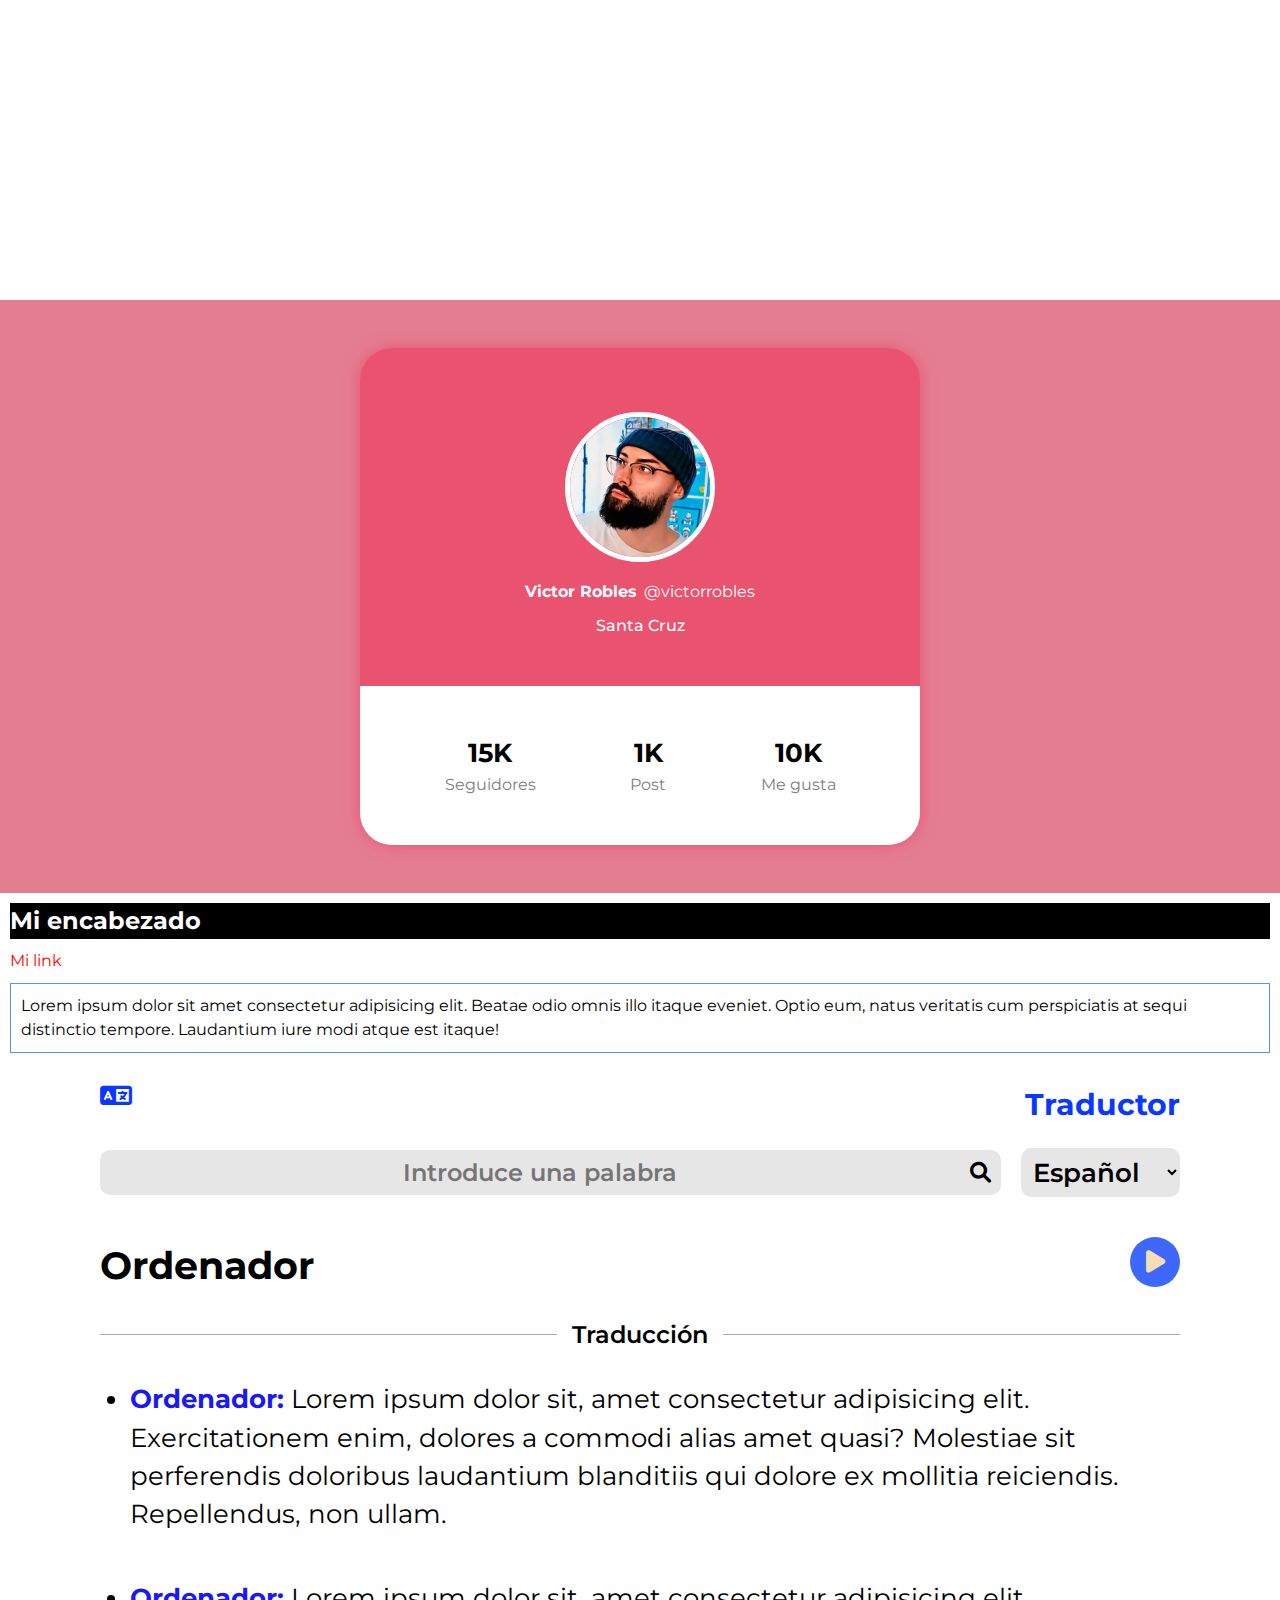
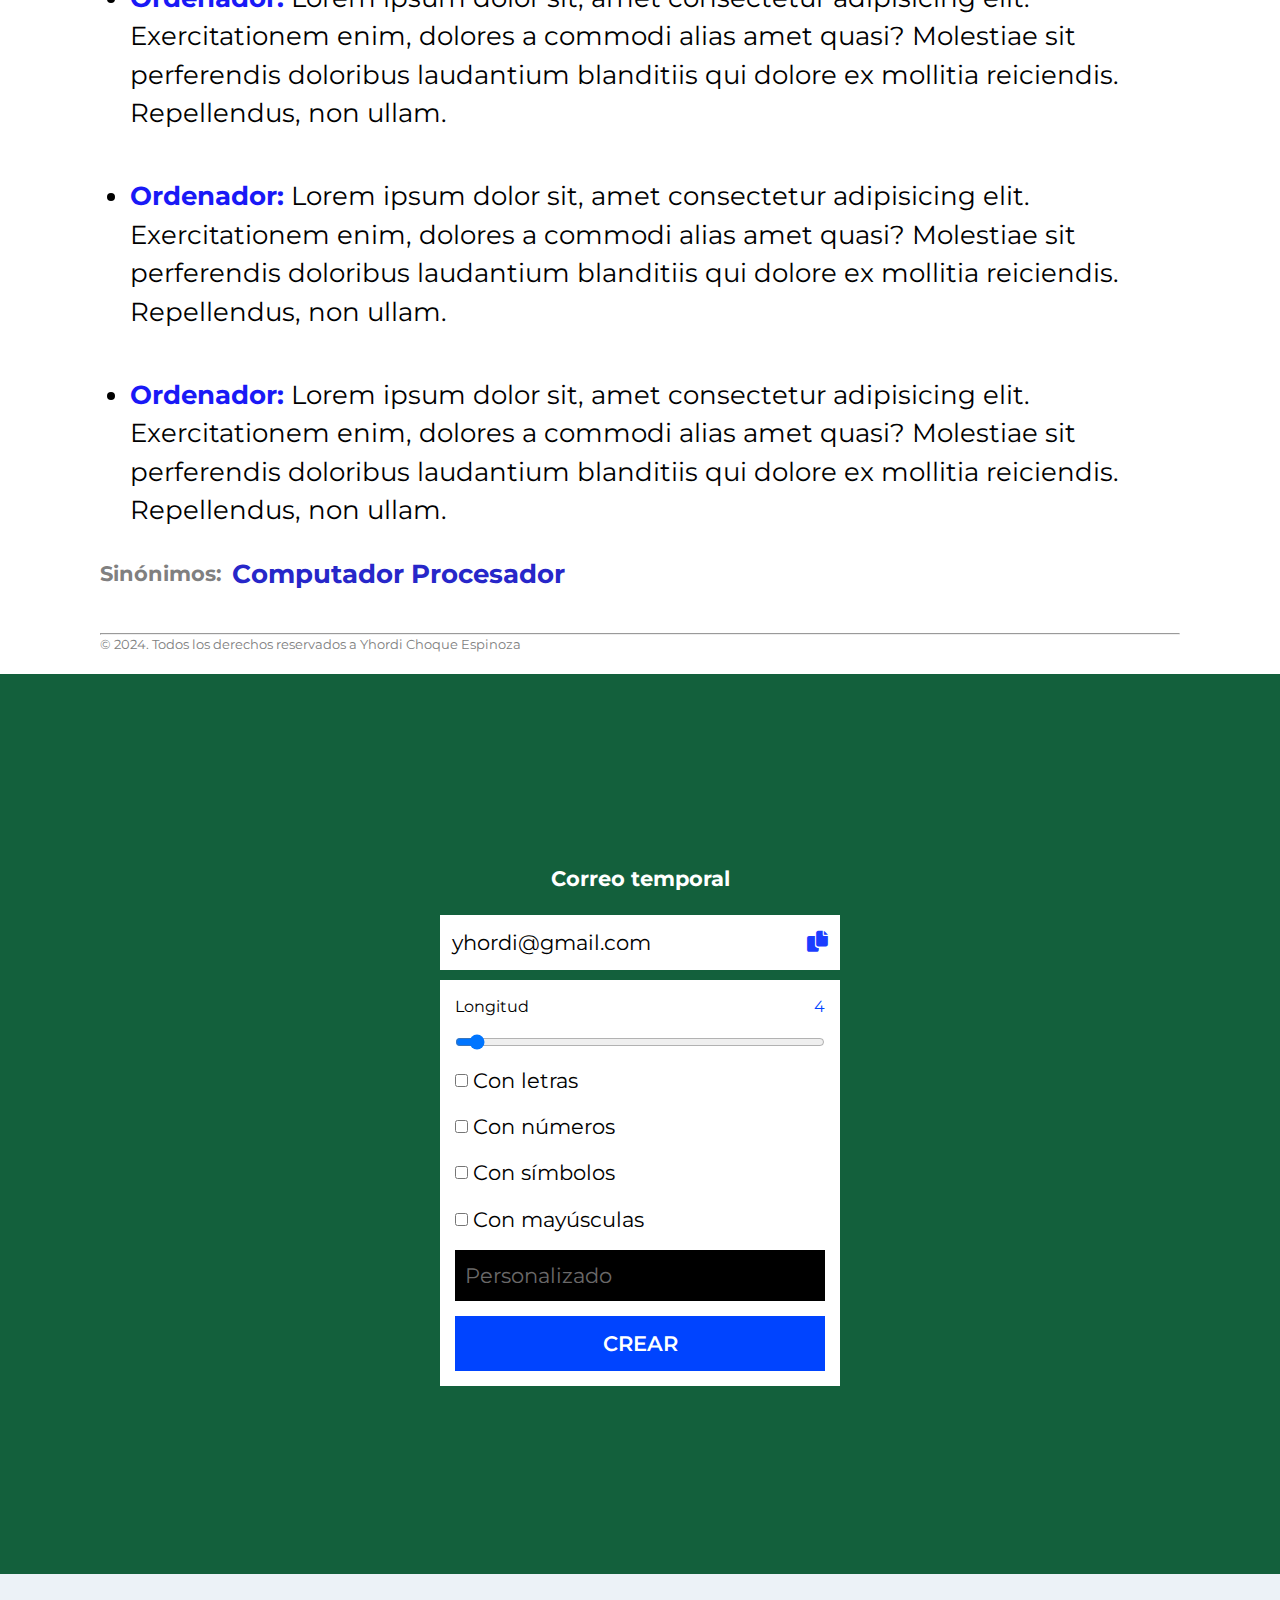
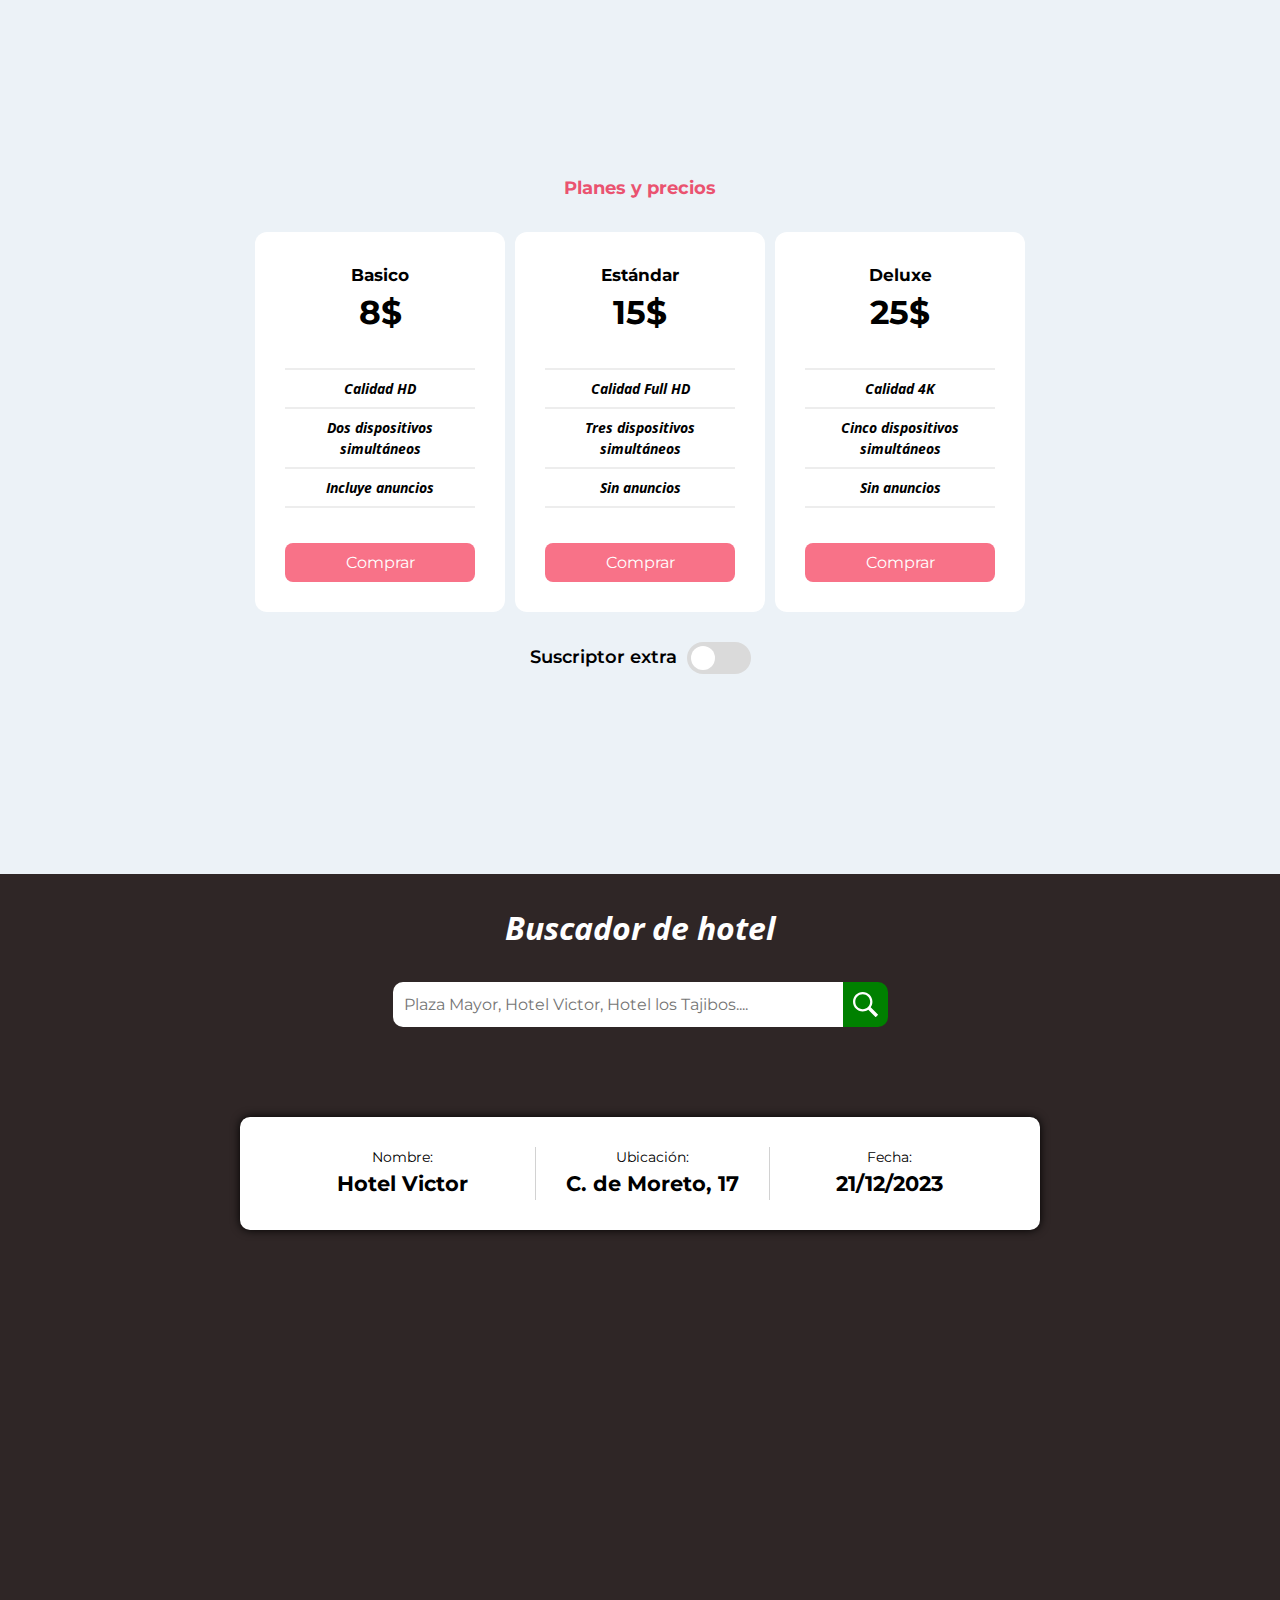
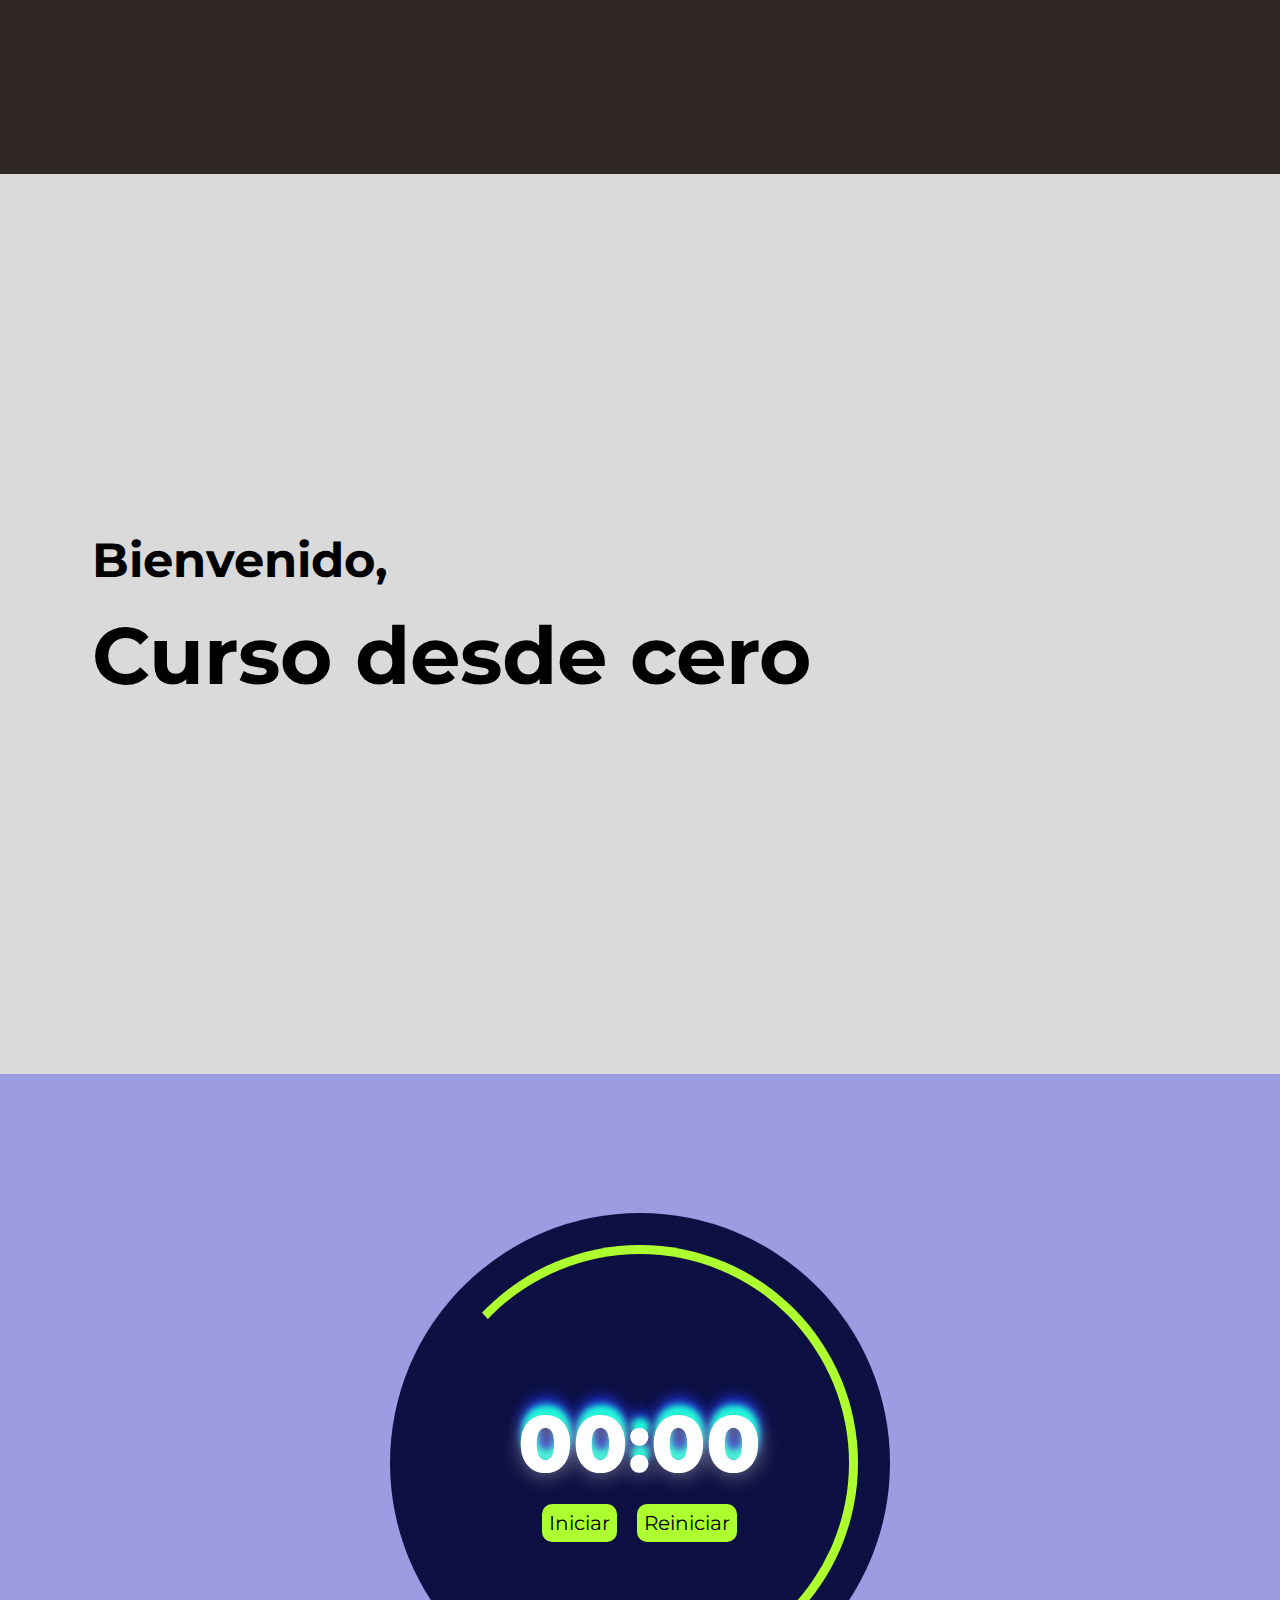
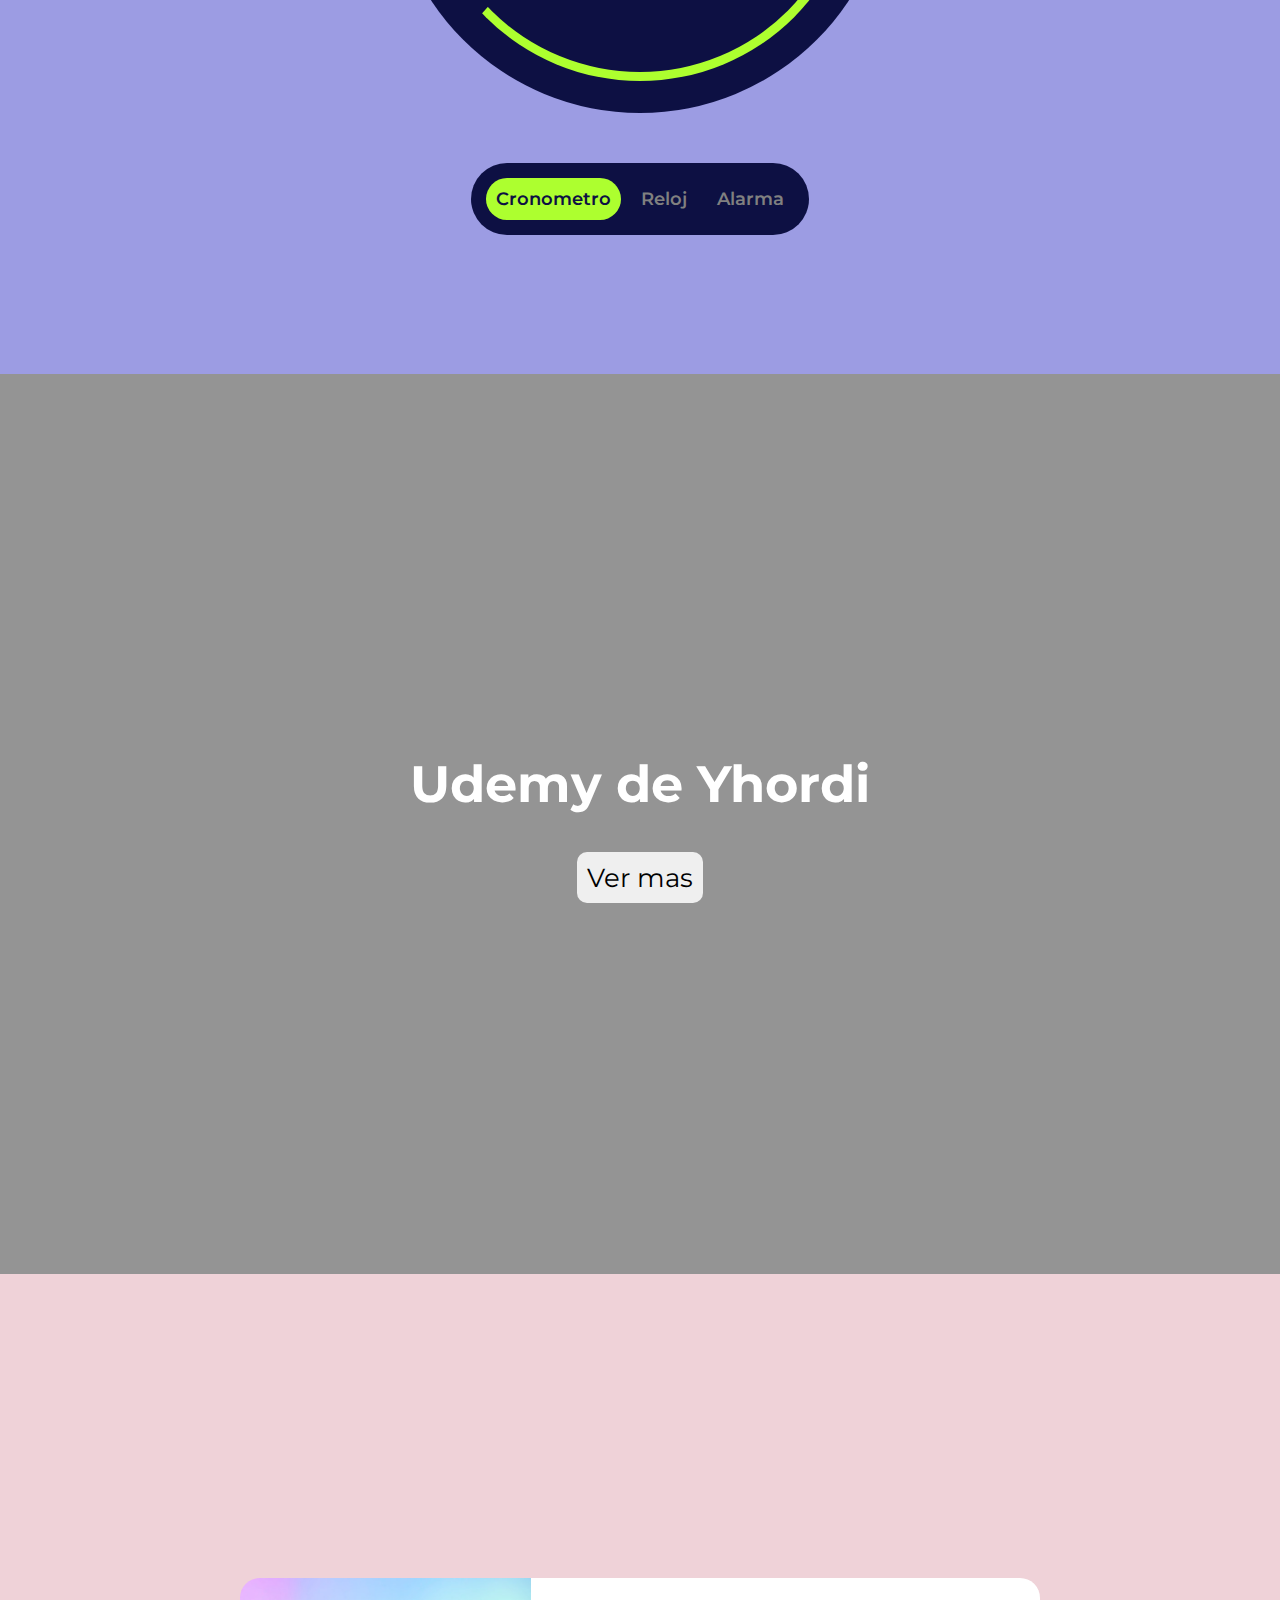
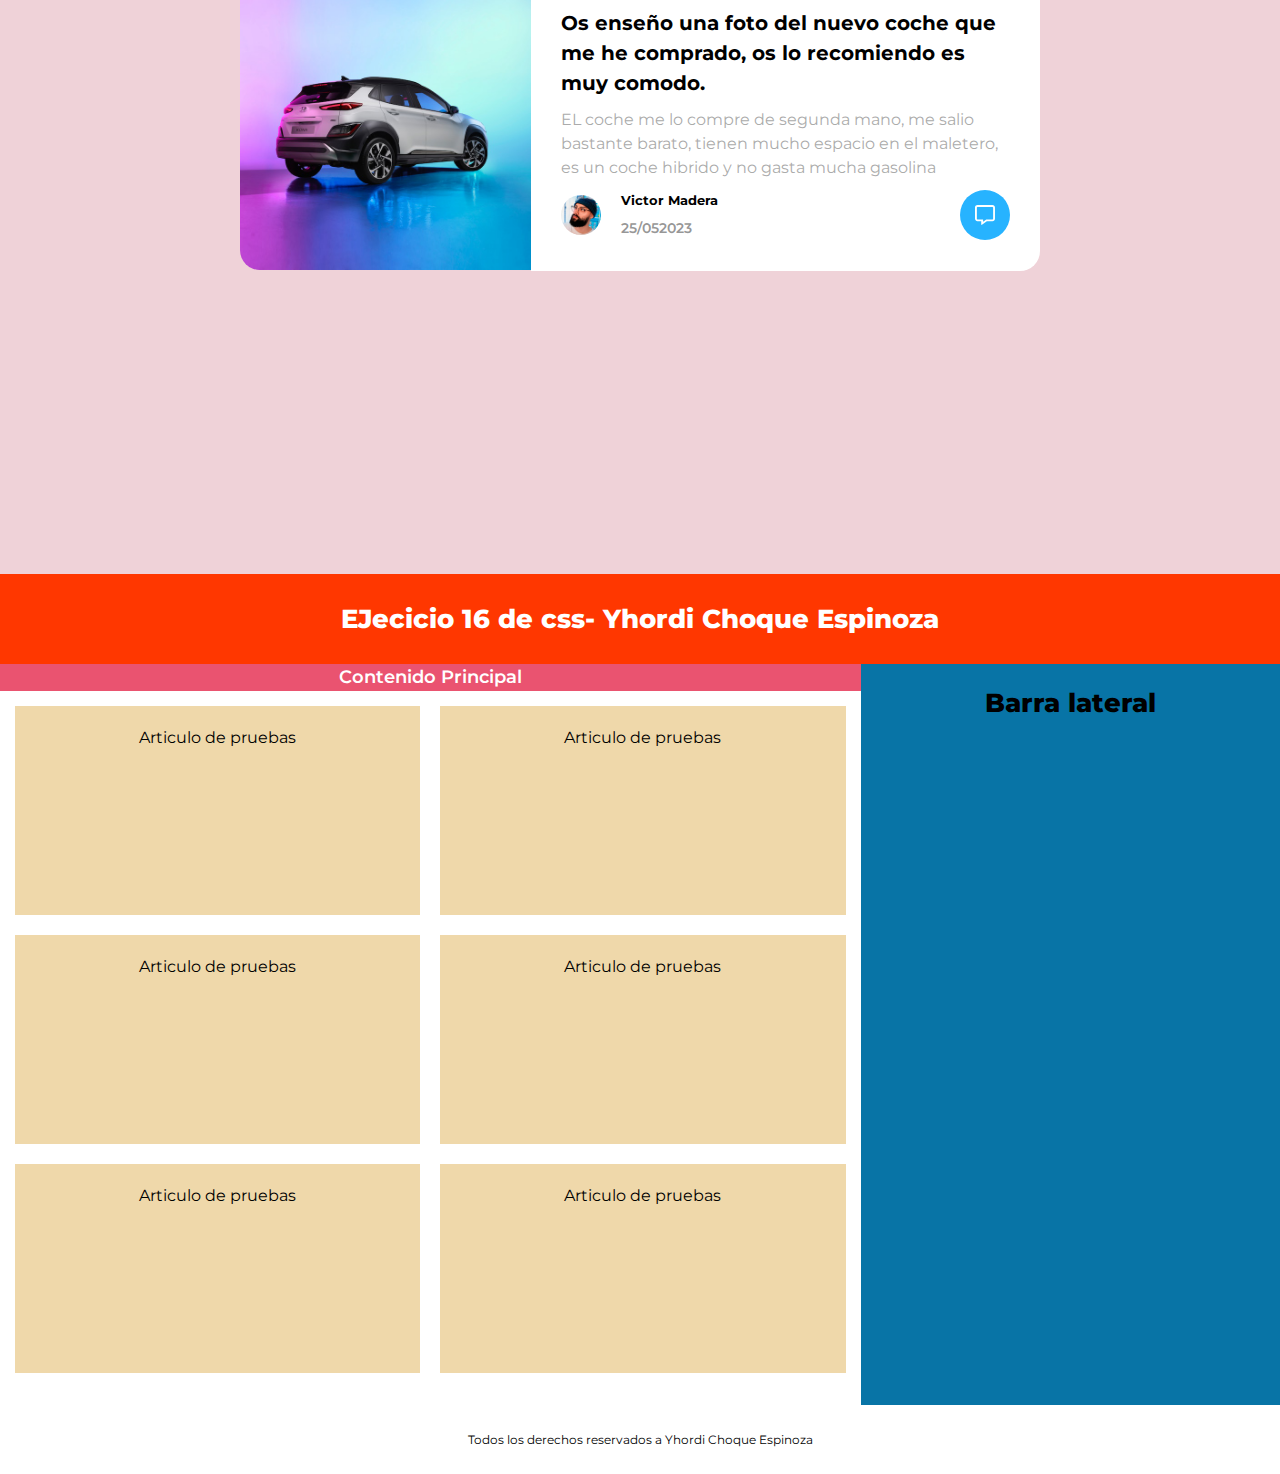
==== commit e7053909: "nuevos proyectos hechos por yhordi" ====
--- a/css/index.html
+++ b/css/index.html
@@ -297,5 +297,48 @@
         <h1>Udemy de Yhordi</h1>
         <button>Ver mas</button>
     </div>
+<!--PAge de auto card-->
+    <div class="movil-main">
+        <div class="conntainer-movie">
+            <figure class="container-img">
+                <img src="00-recursos-frecuentes-css/coche.jpg" alt="foto de publicacion"/>
+            </figure>
+            <div class="container-inf">
+                <h4>Os enseño una foto del nuevo coche que me he comprado, os lo recomiendo es muy comodo.</h4>
+                <p>EL coche me lo compre de segunda mano, me salio bastante barato, tienen mucho espacio en el maletero, es un coche hibrido y no gasta mucha gasolina</p>
+                <div class="container-user">
+                    <div class="user-inf">
+                        <img src="00-recursos-frecuentes-css/default-user.jpg" alt="user-name" />
+                        <div class="inf">
+                            <h6 class="name-user">Victor Madera</h6>
+                            <span class="user-fecha">25/052023</span>
+                        </div>
+                    </div>
+                    <div class="icono-container">
+                        <svg  xmlns="http://www.w3.org/2000/svg" fill="white" viewBox="0 0 512 512"> <!--! Font Awesome Free 6.1.2 by @fontawesome - https://fontawesome.com License - https://fontawesome.com/license/free (Icons: CC BY 4.0, Fonts: SIL OFL 1.1, Code: MIT License) Copyright 2022 Fonticons, Inc. --><path d="M447.1 0h-384c-35.25 0-64 28.75-64 63.1v287.1c0 35.25 28.75 63.1 64 63.1h96v83.98c0 9.836 11.02 15.55 19.12 9.7l124.9-93.68h144c35.25 0 64-28.75 64-63.1V63.1C511.1 28.75 483.2 0 447.1 0zM464 352c0 8.75-7.25 16-16 16h-160l-80 60v-60H64c-8.75 0-16-7.25-16-16V64c0-8.75 7.25-16 16-16h384c8.75 0 16 7.25 16 16V352z"/></svg>
+                    </div>
+                </div>
+            </div>
+        </div>
+    </div>
+<!--Page de grid-->
+    <div class="grid-main">
+        <header class="header-grid">EJecicio 16 de css- Yhordi Choque Espinoza</header>
+        <main class="main-grid">
+            <div class="container-titulo"><p>Contenido Principal</p></div>
+            <div class="container-articulo">
+                <article>Articulo de pruebas</article>
+                <article>Articulo de pruebas</article>
+                <article>Articulo de pruebas</article>
+                <article>Articulo de pruebas</article>
+                <article>Articulo de pruebas</article>
+                <article>Articulo de pruebas</article>
+            </div>
+        </main>
+        <nav class="nav-grid"><p>Barra lateral</p></nav>
+        <footer class="footer-grid">
+            <p>Todos los derechos reservados a Yhordi Choque Espinoza</p>
+        </footer>
+    </div>
 </body>
 </html>--- a/css/styles.css
+++ b/css/styles.css
@@ -709,7 +709,18 @@
 .video-body h1{
     color: white;
     margin-bottom: 30px;
-    filter: drop-shadow(0px 0px 5px rgba(216, 123, 23, 0.627));
+    animation: shadowtext 2s ease-in infinite ;
+}
+@keyframes shadowtext{
+    0%{
+        filter: drop-shadow(0px 0px 0px rgba(216, 123, 23, 0.999));
+    }
+    50%{
+        filter: drop-shadow(0px 0px 20px rgba(216, 81, 23, 0.956));
+    }
+    100%{
+        filter: drop-shadow(0px 0px 5px rgba(216, 123, 23, 0.999));
+    }
 }
 .video-body button{
     cursor: pointer;
@@ -720,4 +731,155 @@
 .video-body button:hover{
     background-color: #ef395d;
     color: #ffffff;
-}+}
+/* card ladin auto*/
+.movil-main{
+    width: 100%;
+    height: 100vh;
+    display: flex;
+    justify-content: center;
+    align-items: center;
+    background-color: #efd2d8;
+}
+
+.conntainer-movie{
+    width: 100%;
+    max-width: 800px;
+    display: flex;
+}
+.container-img{
+    height: auto;
+    width: 800px;
+   
+}
+.container-img img{
+    border-bottom-left-radius:20px ;
+    border-top-left-radius: 20px;
+}
+.conntainer-movie .container-inf {
+    display: flex;
+    flex-direction: column;
+    gap: 10px;
+    padding: 30px;
+    background-color: white;
+    border-bottom-right-radius:20px ;
+    border-top-right-radius: 20px;
+}
+.conntainer-movie .container-inf h4{
+    font-size: 20px;
+}
+
+.conntainer-movie .container-inf p{
+    font-size: 16px;
+    color: rgba(128, 128, 128, 0.674);
+}
+.container-user{
+    display: flex;
+    justify-content: space-between;
+    align-items: center;
+}
+.conntainer-movie .container-user .user-inf{
+    display: flex;
+    justify-content: center;
+    align-items: center;
+    gap: 20px;
+  
+}
+.container-user .user-inf{
+    font-size: 20px;
+    font-weight: 600;
+}
+.conntainer-movie .container-user .user-inf span{
+  color: rgba(128, 128, 128, 0.817);
+  font-size: 14px;
+}
+.conntainer-movie .container-user .user-inf img {
+ width: 40px;
+ height: 40px;
+ border-radius: 100px;
+}
+
+.icono-container{
+    width: 50px;
+    height: 50px;
+    border-radius: 100px;
+    padding: 15px;
+    background-color: rgb(39, 179, 255);
+    display: flex;
+}
+ .icono-container svg{
+    width: 20px;
+    height: 20px;
+}
+
+/*estilos grid de page*/
+
+.grid-main{
+    width: 100%;
+    height: 100vh;
+    display: grid;
+   grid-template-areas:
+   'header header header'
+   'main main nav'
+   'main main nav'
+   'main main nav'
+   'main main nav'
+   'main main nav'
+   'main main nav'
+   'main main nav'
+   'main main nav'
+   'main main nav'
+   'main main nav'
+   'footer footer footer';
+}
+
+.header-grid{
+    background-color: rgb(255, 55, 0);
+    grid-area: header;
+    color:  white;
+    display: flex;
+    justify-content: center;
+    align-items: center;
+    font-weight: 800;
+}
+.main-grid{
+    grid-area: main;
+}
+.main-grid .container-titulo{
+    display: flex;
+    justify-content: center;
+    align-items: center;
+    background-color: #EA5370;
+    color: white;
+    font-size: 18px;
+    font-weight: 600;
+}
+.main-grid .container-articulo{
+    height: 94%;
+    padding: 15px;
+    display: grid;
+    grid-template-columns: 1fr 1fr;
+    grid-template-rows: repeat(3,1fr);
+    gap: 20px;
+    
+}
+.container-articulo article{
+    background-color: #efd8aa;
+    font-size: 16px;
+    padding-top: 20px;
+}
+.nav-grid{
+    background-color: rgb(8, 116, 166);
+    grid-area: nav;
+    text-align: center;
+    padding-top: 20px;
+    font-weight: 800;
+}
+
+.footer-grid{
+    grid-area: footer;
+    display: flex;
+    justify-content: center;
+    align-items: center;
+    font-size: 12px;
+}
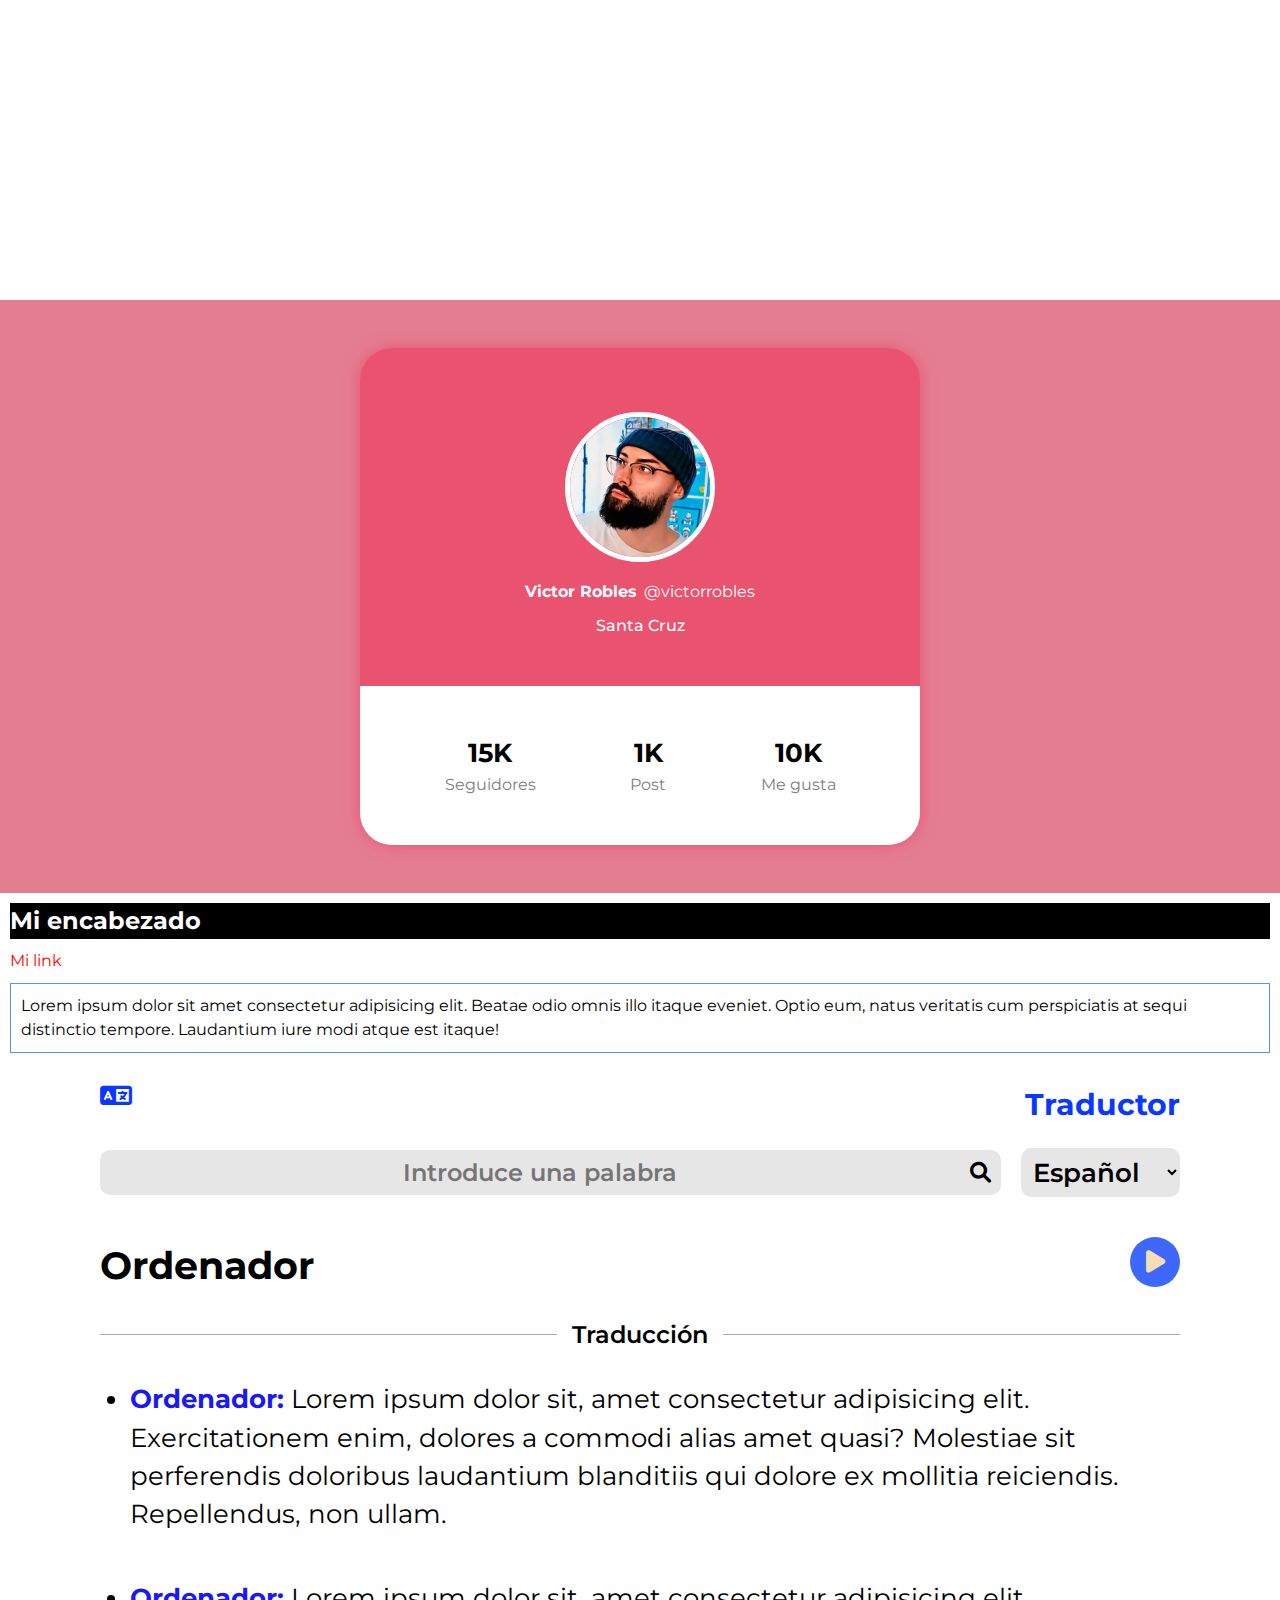
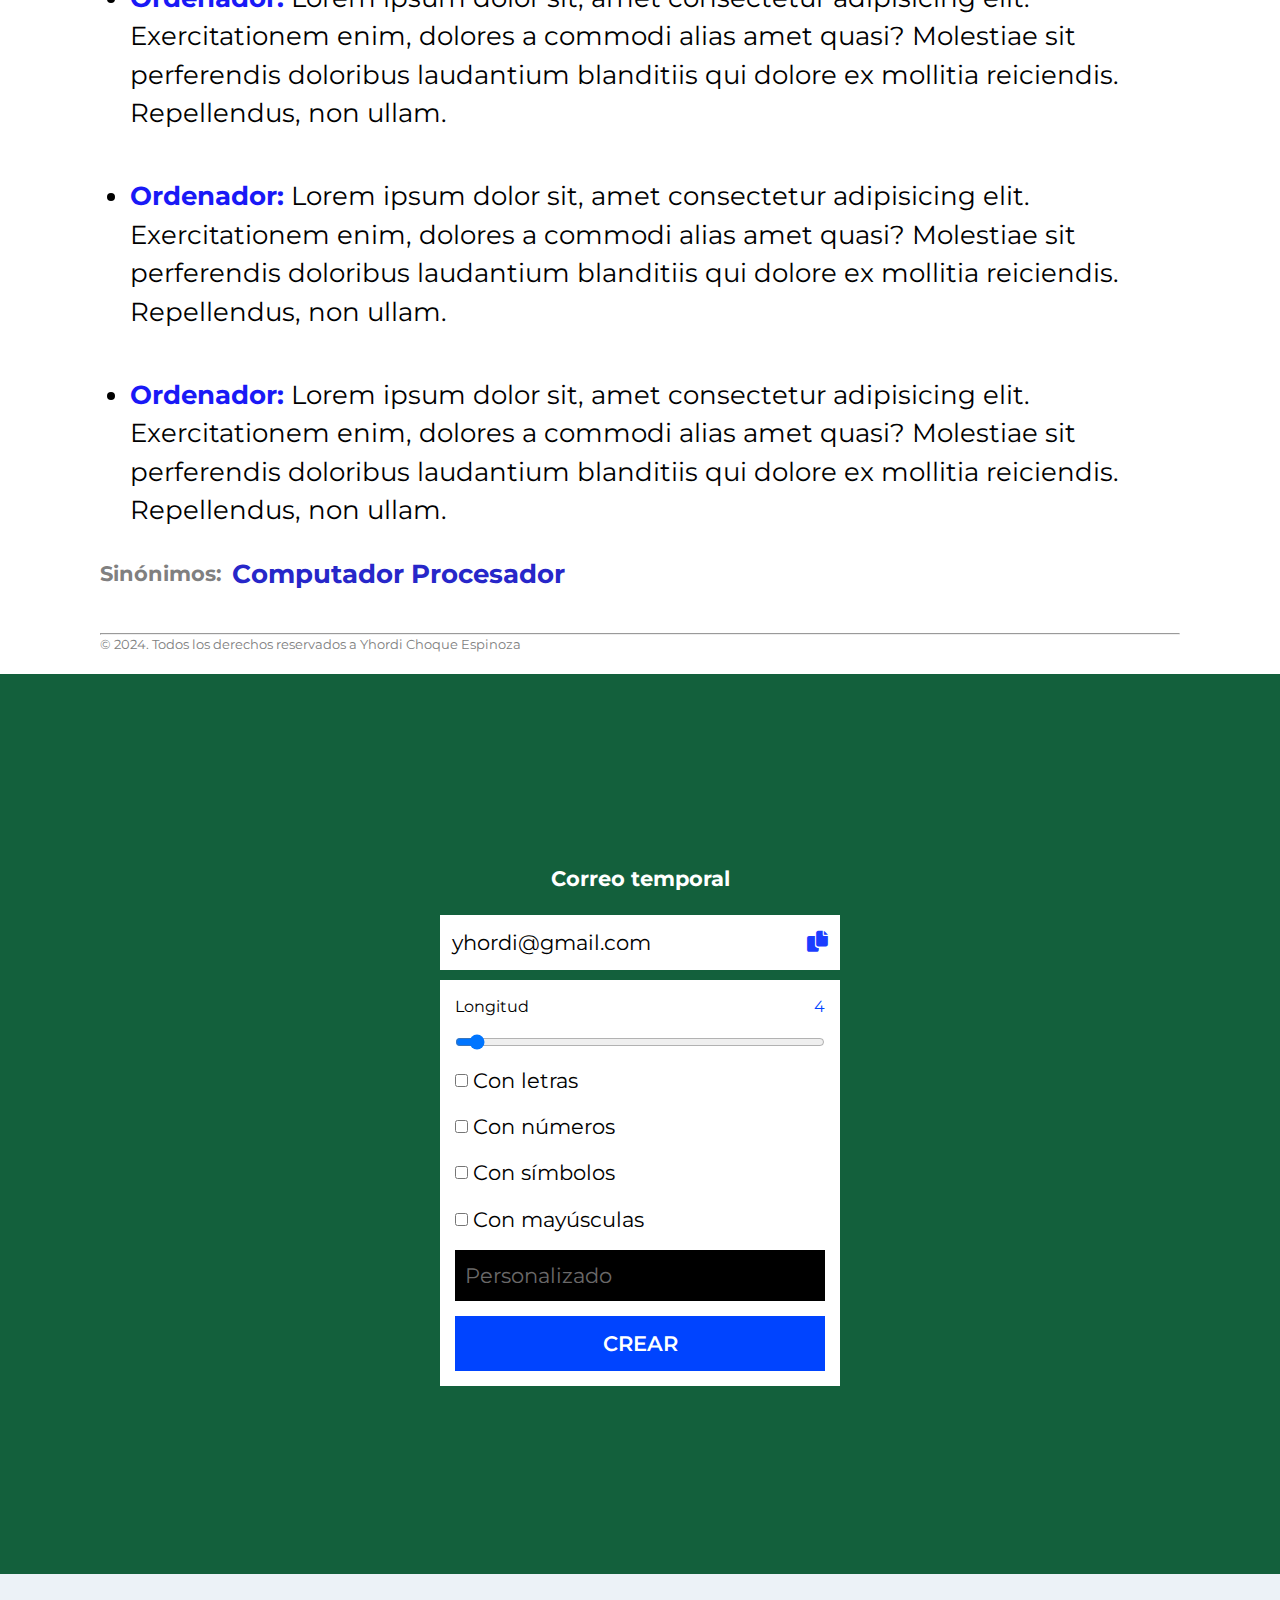
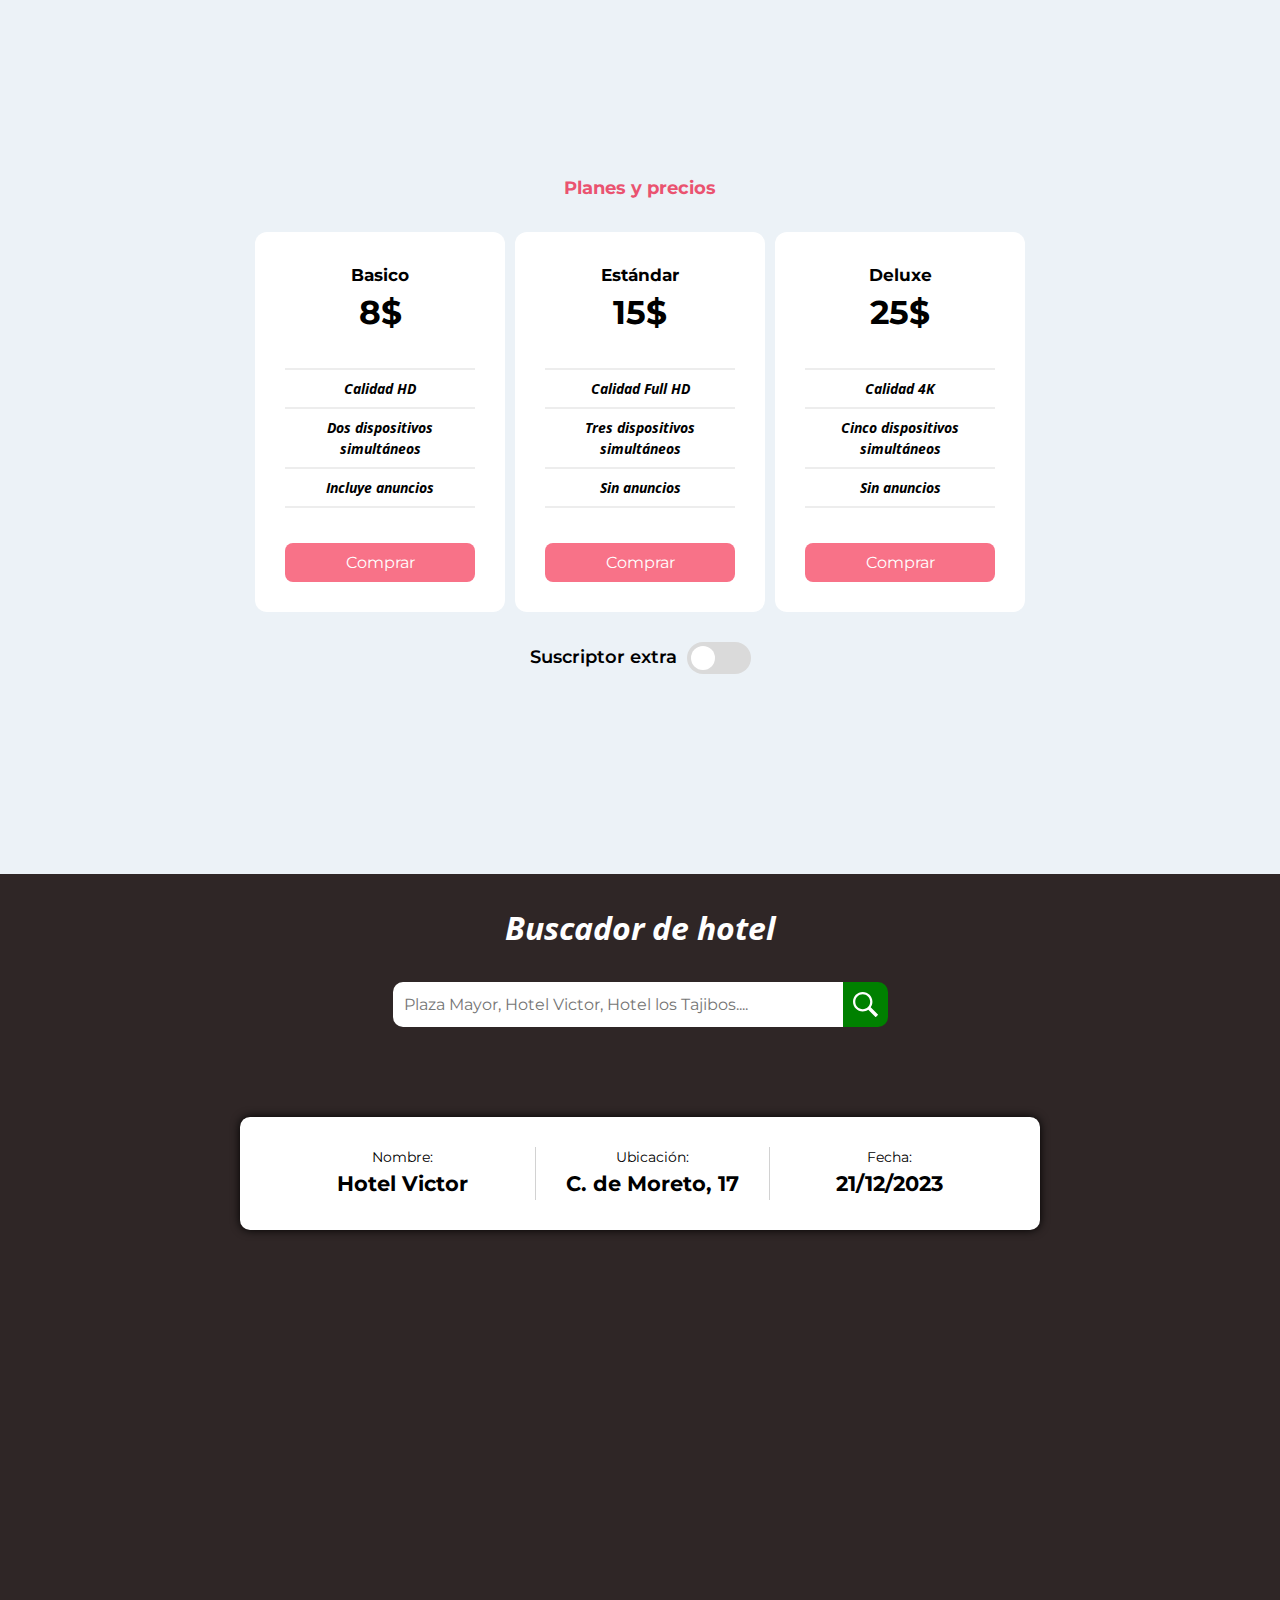
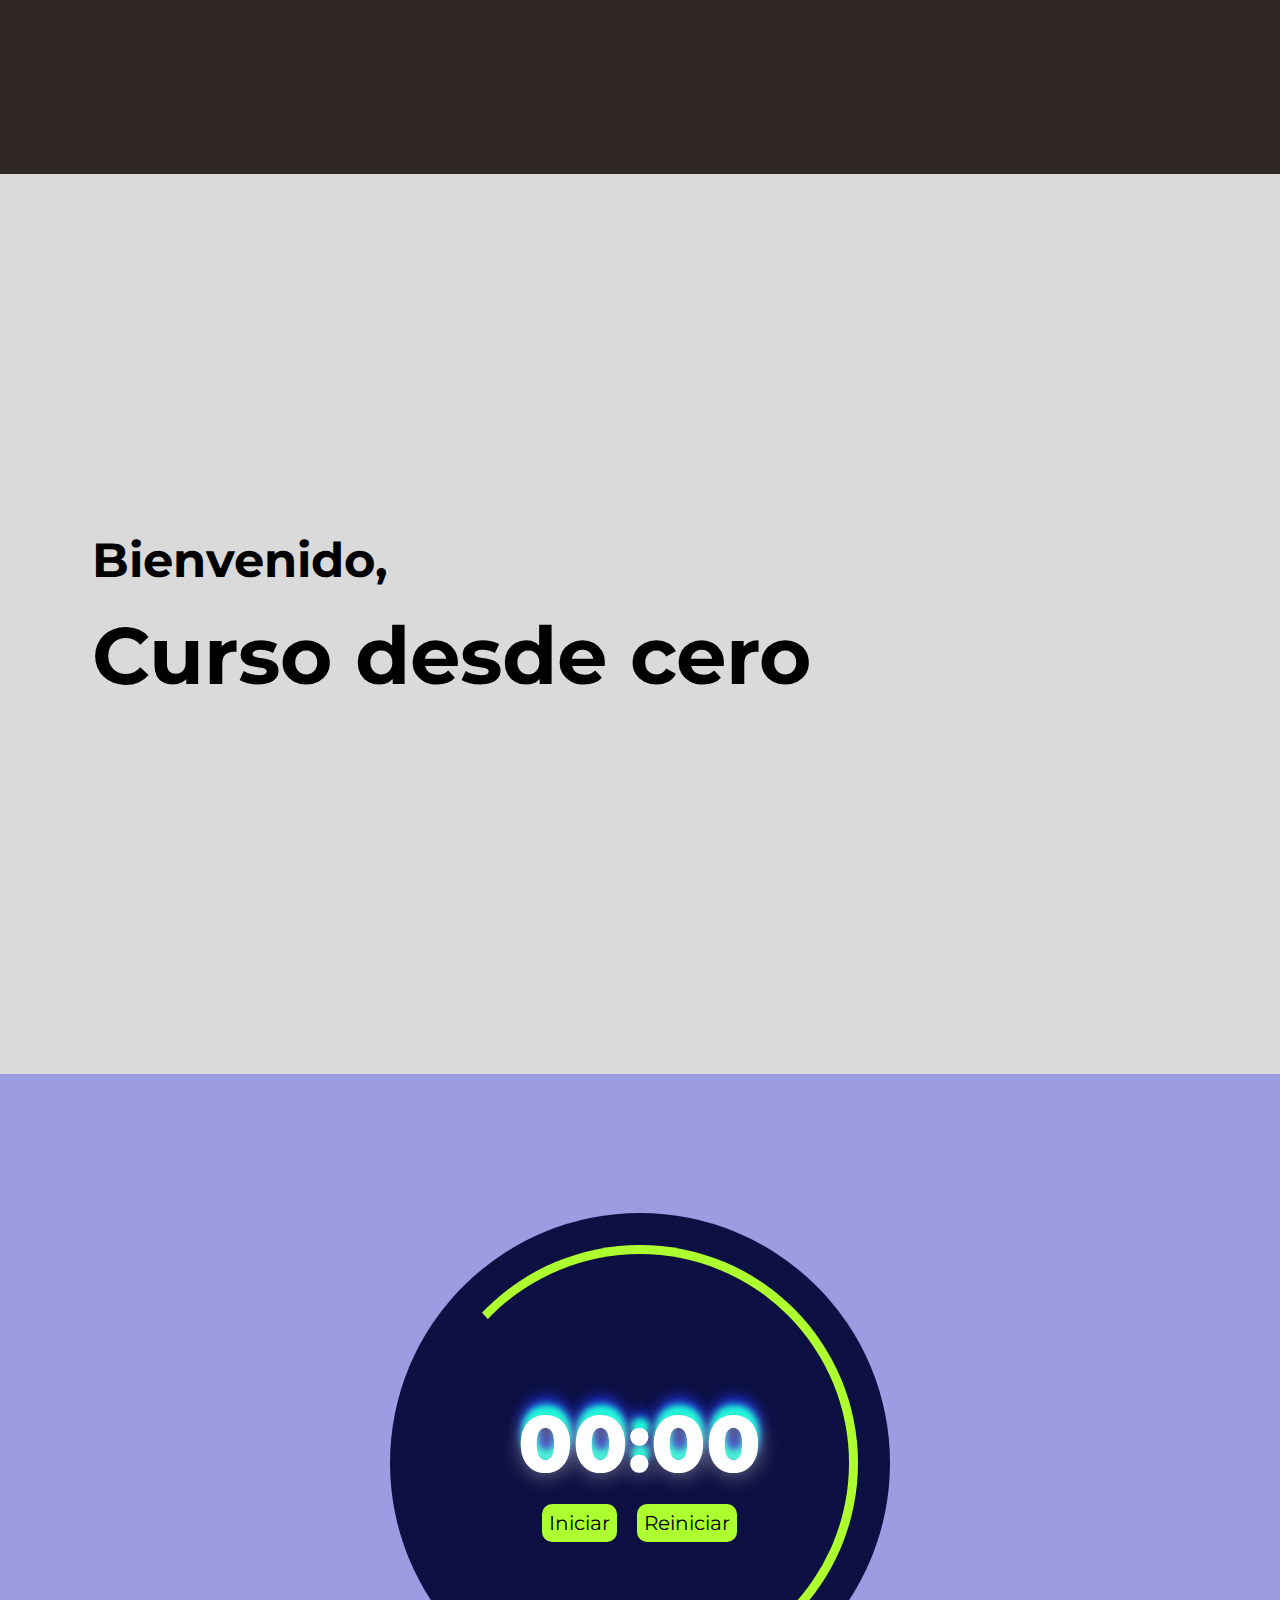
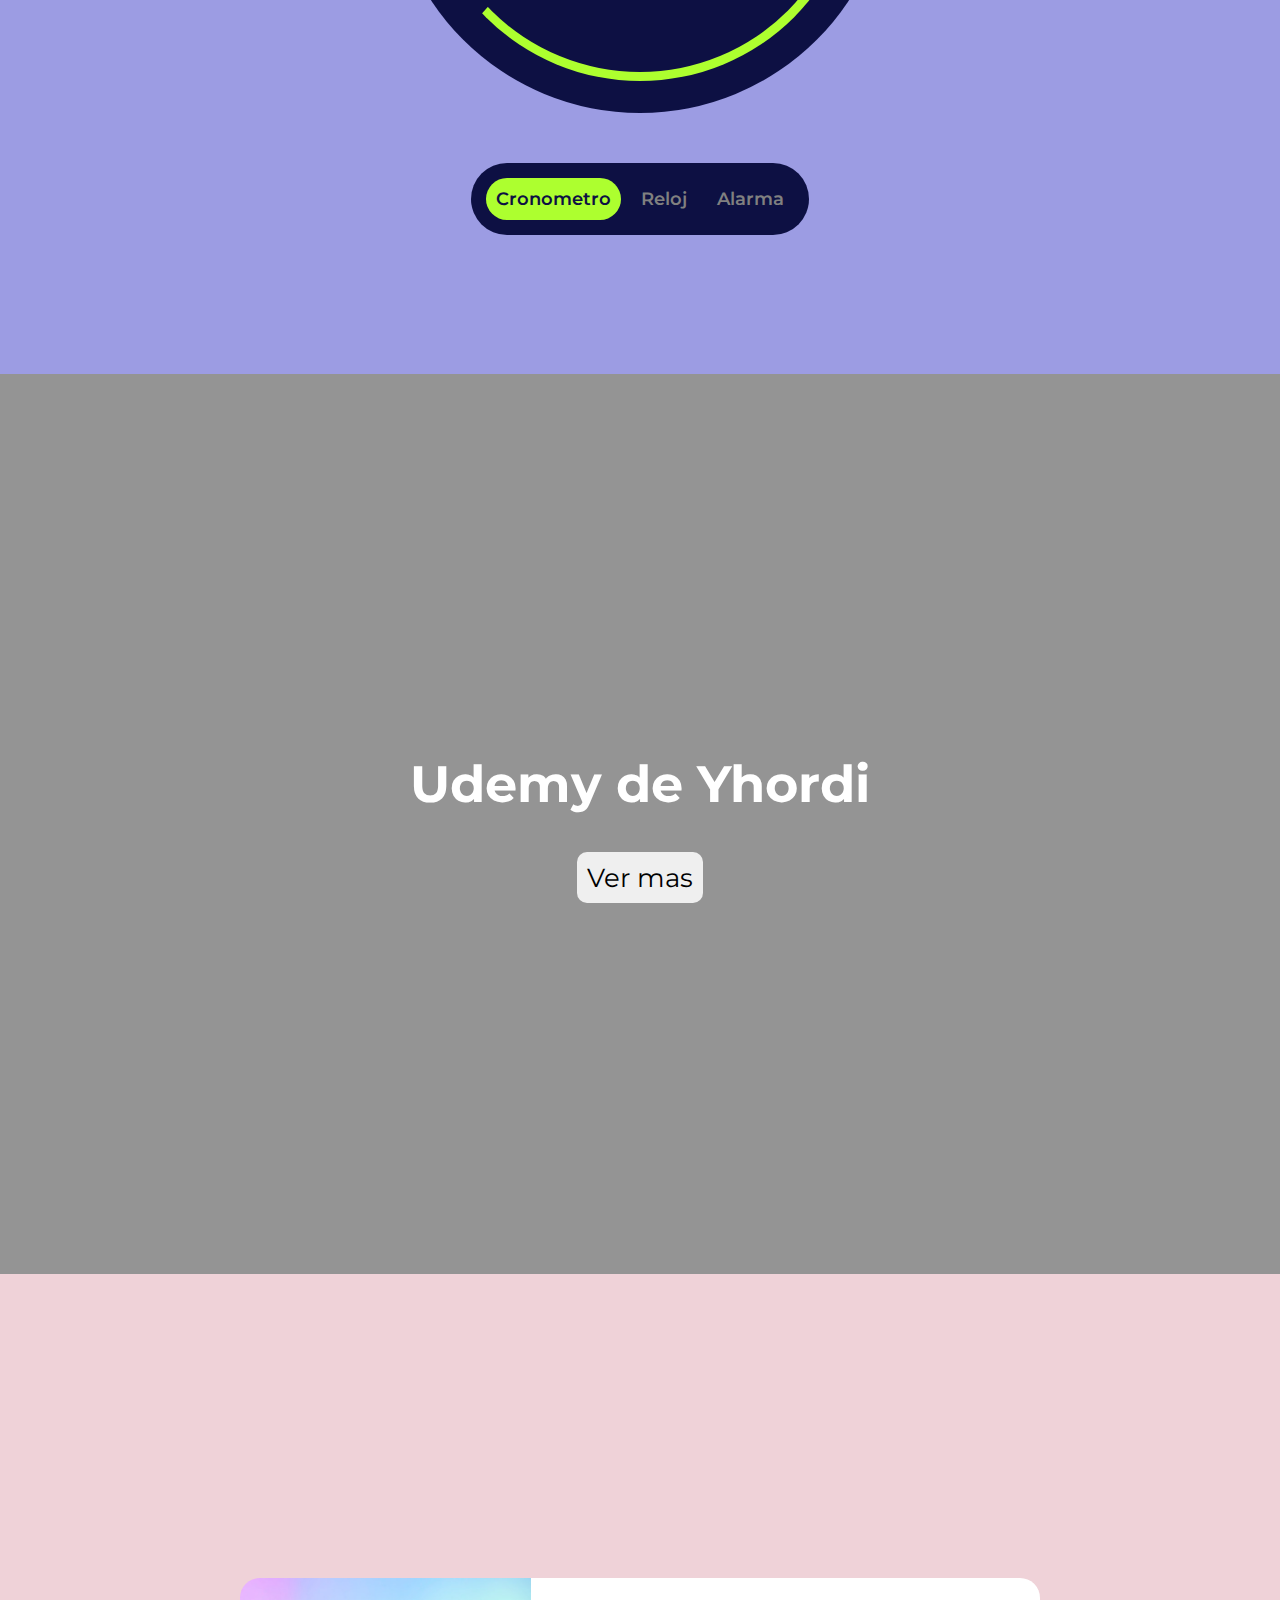
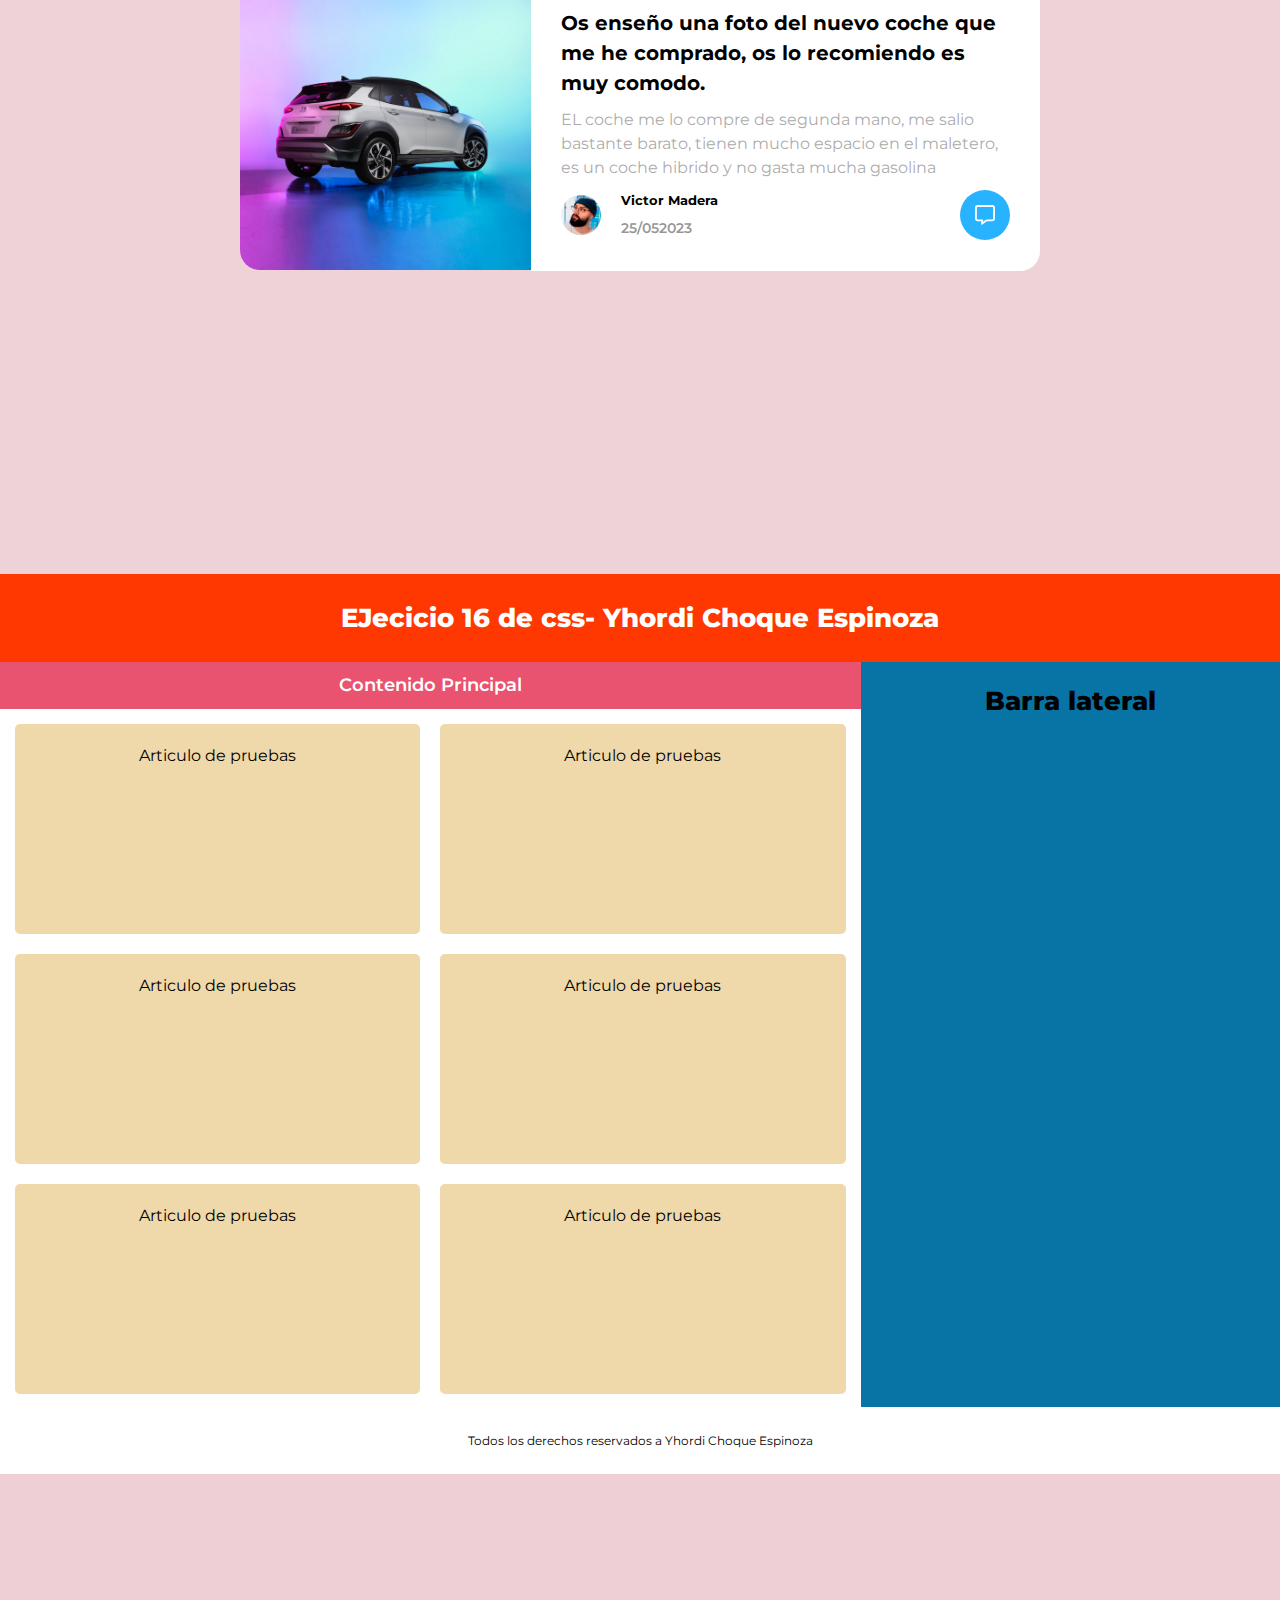
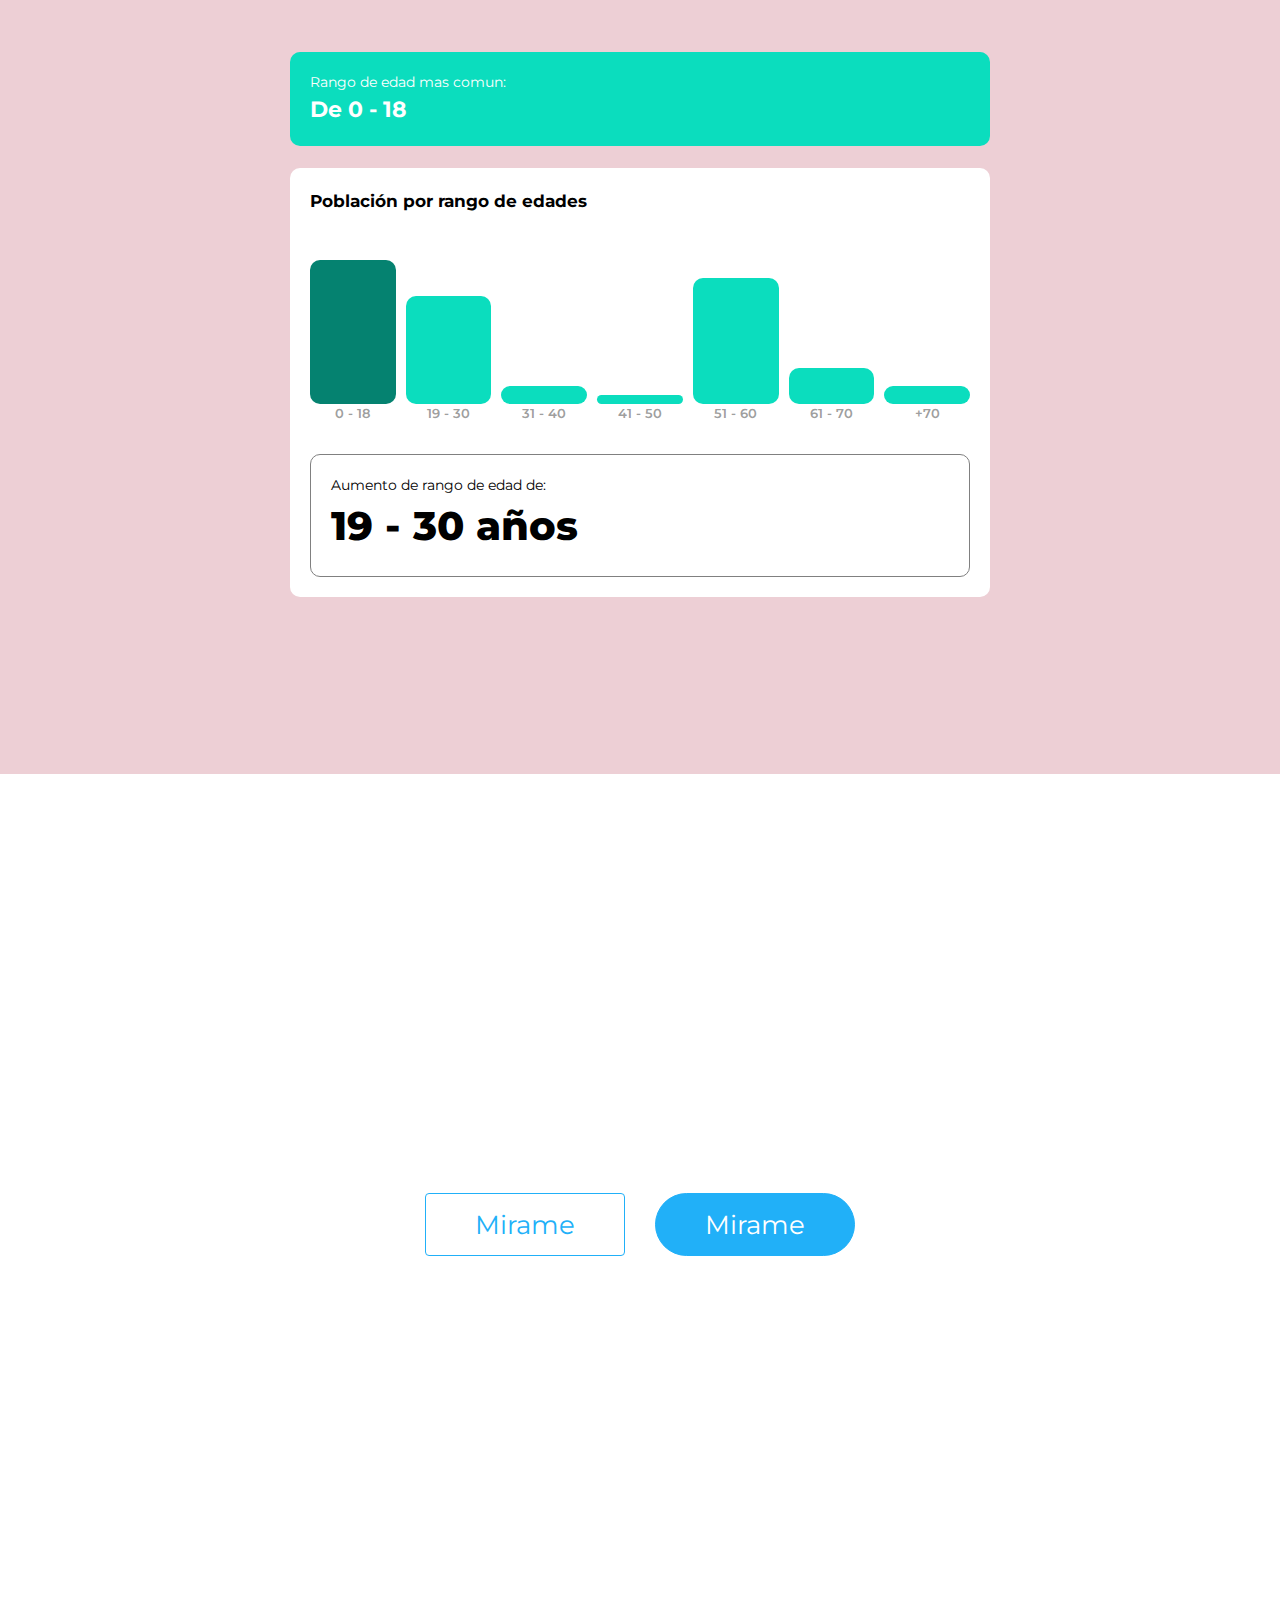
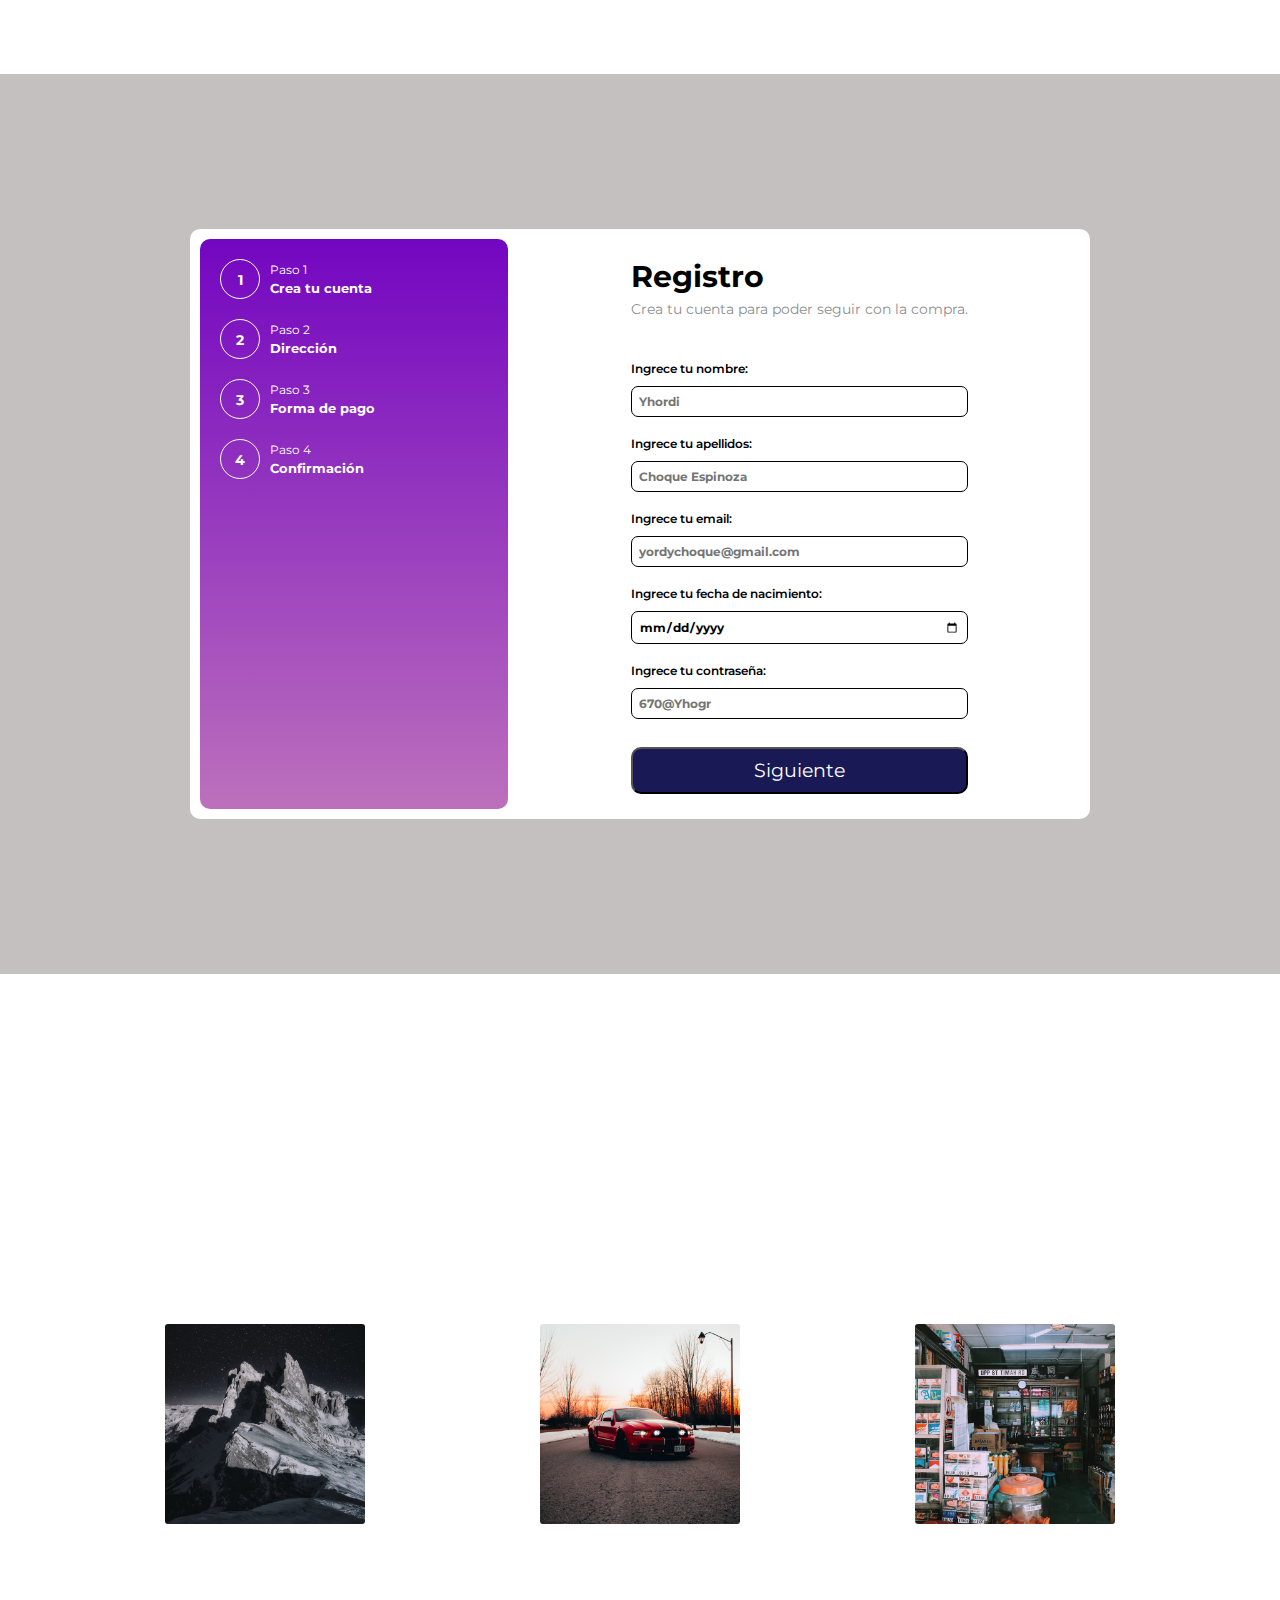
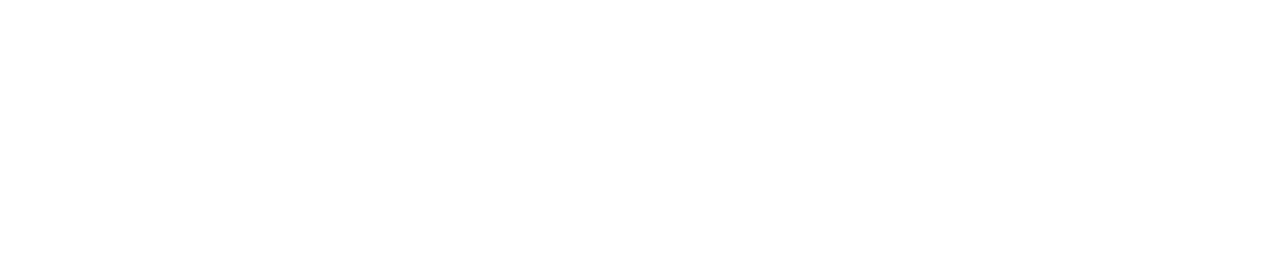
==== commit aa2794df: "termine el proyecto de css" ====
--- a/css/index.html
+++ b/css/index.html
@@ -340,5 +340,156 @@
             <p>Todos los derechos reservados a Yhordi Choque Espinoza</p>
         </footer>
     </div>
+<!--proyecto de estadistica de edad-->
+    <div class="main-fechas">
+        <div class="rango-edad-comun">
+            <p>Rango de edad mas comun:</p>
+            <span>De 0 - 18</span>
+        </div>
+        <div class="container-poblacion">
+            <h6>Población por rango de edades</h6>
+            <div class="container-estadistica">
+                <div class="valor">
+                    <div class="bara bara-item1"></div>
+                    <span>0 - 18</span>
+                </div>
+                <div class="valor">
+                    <div class="bara bara-item2"></div>
+                    <span>19 - 30</span>
+                </div>
+                <div class="valor">
+                    <div class="bara bara-item3"></div>
+                    <span>31 - 40</span>
+                </div>
+                <div class="valor">
+                    <div class="bara bara-item4"></div>
+                    <span>41 - 50</span>
+                </div>
+                <div class="valor">
+                    <div class="bara bara-item5"></div>
+                    <span>51 - 60</span>
+                </div>
+
+                <div class="valor">
+                    <div class="bara bara-item6"></div>
+                    <span>61 - 70</span>
+                </div>
+
+                <div class="valor">
+                    <div class="bara bara-item7"></div>
+                    <span>+70</span>
+                </div>
+            </div>
+
+            <div class="rango-edad">
+                <p >Aumento de rango de edad de:</p>
+                <span>19 - 30 años</span>
+            </div>
+        </div>
+    </div>
+<!-- boton transicion-->
+    <div class="main-mirame">
+        <button class="video-mirame">Mirame</button>
+        <button class="mirame-espancion">Mirame</button>
+    </div>
+<!---Formulario-->
+    <div class="main-register">
+        <div class="container-registro">
+
+            <div class="list-pasos">
+                <div class="item item-paso1">
+                    <div class="number"><span>1</span></div>
+                    <div class="paso-inf">
+                        <p>Paso 1</p>
+                        <h6>Crea tu cuenta</h6>
+                    </div>
+                </div>
+
+                <div class="item item-paso2">
+                    <div class="number"><span>2</span></div>
+                    <div class="paso-inf">
+                        <p>Paso 2</p>
+                        <h6>Dirección</h6>
+                    </div>
+                </div>
+
+                <div class="item item-paso3">
+                    <div class="number"><span>3</span></div>
+                    <div class="paso-inf">
+                        <p>Paso 3</p>
+                        <h6>Forma de pago</h6>
+                    </div>
+                </div>
+
+                <div class="item item-paso4">
+                    <div class="number"><span>4</span></div>
+                    <div class="paso-inf">
+                        <p>Paso 4</p>
+                        <h6>Confirmación</h6>
+                    </div>
+                </div>
+            </div>
+
+            <div class="registro-cnt">
+                <h5>Registro</h5>
+                <p>Crea tu cuenta para poder seguir con la compra.</p>
+                <form class="form-registro">
+                    <label>Ingrece tu nombre:
+                        <input type="text" placeholder="Yhordi"/>
+                    </label>
+
+                    <label>Ingrece tu apellidos:
+                        <input type="text" placeholder="Choque Espinoza"/>
+                    </label>
+
+                    <label>Ingrece tu email:
+                        <input type="email" placeholder="yordychoque@gmail.com"/>
+                    </label>
+
+                    <label>Ingrece tu fecha de nacimiento:
+                        <input type="date" placeholder="02/06/2000"/>
+                    </label>
+
+                    <label>Ingrece tu contraseña:
+                        <input type="password" placeholder="670@Yhogr"/>
+                    </label>
+
+                    <button>Siguiente</button>
+                </form>
+            </div>
+        </div>
+    </div>
+
+    <!--Estilos de efecto-->
+
+    <div class="cnt-efecto">
+        <div class="ctn-inf">
+            <img src="imagenes-proyecto-25-css/foto-1.jpg" alt="foto de montaña" width="200" height="200" class="img-1"/>
+            <div class="ladi-inf">
+                <h6>Montaña de Noches</h6>
+                <p>Mira que foto he hechos a esta montaña nevada de noche, que te perece?</p>
+            </div>
+            
+        </div>
+        <div class="ctn-inf">
+            <img src="imagenes-proyecto-25-css/foto-2.jpg" alt="foto de auto" width="200" height="200" class="img-2"/>
+            <div class="ladi-inf2">
+                <h6>Mi hermosos coche</h6>
+                <p>Mira que foto he hechos a esta montaña nevada de noche, que te perece?</p>
+            </div>
+            
+        </div>
+
+        <div class="ctn-inf">
+            <img src="imagenes-proyecto-25-css/foto-3.jpg" alt="foto de ventana" width="200" height="200" class="img-3"/>
+            <div class="ladi-inf3">
+                <h6>Nueva Tienda</h6>
+                <p>Mira que foto he hechos a esta montaña nevada de noche, que te perece?</p>
+            </div>
+           
+        </div>
+        
+        
+    </div>
 </body>
 </html>--- a/css/styles.css
+++ b/css/styles.css
@@ -853,6 +853,7 @@
     color: white;
     font-size: 18px;
     font-weight: 600;
+    padding: 10px;
 }
 .main-grid .container-articulo{
     height: 94%;
@@ -867,6 +868,7 @@
     background-color: #efd8aa;
     font-size: 16px;
     padding-top: 20px;
+    border-radius: 5px;
 }
 .nav-grid{
     background-color: rgb(8, 116, 166);
@@ -883,3 +885,365 @@
     align-items: center;
     font-size: 12px;
 }
+
+/**estilos de estadisticas de edad*/
+
+.main-fechas{
+    width: 100%;
+    height: 100vh;
+    display: flex;
+    flex-direction: column;
+    justify-content: center;
+    align-items: center;
+    background-color: #edcfd5;
+}
+
+.rango-edad-comun{
+    width: 100%;
+    max-width: 700px;
+    padding: 20px;
+    background-color: #0bddbe;
+    color: white;
+    border-radius: 10px;
+    font-size: 14px;
+}
+.rango-edad-comun span{
+    font-weight: 700;
+    font-size: 22px;
+}
+
+.container-poblacion{
+    width: 100%;
+    max-width: 700px;
+    padding: 20px;
+    background-color: white;
+    border-radius: 10px;
+    margin-top: 22px;
+    display: flex;
+    flex-direction: column;
+    gap: 30px;
+}
+
+.container-estadistica{
+
+    height: 180px;
+    display: grid;
+    gap: 10px;
+    grid-template-columns: repeat(7,1fr);
+}
+.valor{
+     display: flex;
+    flex-direction: column;
+    justify-content: end;
+}
+.valor span{
+    font-size: 13px;
+    color: rgba(128, 128, 128, 0.769);
+    text-align: center;
+    font-weight: 600;
+}
+
+.valor .bara{
+    background-color: #0bddbe;
+   border-radius: 10px;
+}
+
+.valor .bara-item1{
+    height: 80%;
+    background-color: #058270;
+}
+
+.valor .bara-item2{
+    height: 60%;
+}
+.valor .bara-item3{
+    height: 10%;
+}
+.valor .bara-item4{
+    height: 5%;
+}
+.valor .bara-item5{
+    height: 70%;
+}
+.valor .bara-item6{
+    height: 20%;
+}
+
+
+.valor .bara-item7{
+    height: 10%;
+}
+
+.rango-edad{
+    border: 1px grey solid;
+    padding: 20px;
+    border-radius: 10px;
+    font-size: 14px;
+}
+
+.rango-edad span{
+ font-size: 40px;
+ font-weight: 800;
+}
+
+/*estilos de boton transicion*/
+.main-mirame{
+    width: 100%;
+    height: 100vh;
+    display: flex;
+    justify-content: center;
+    align-items: center;
+    gap:30px ;
+}
+
+.main-mirame button{
+    padding: 15px;
+    width: 200px;
+    cursor: pointer;
+}
+.main-mirame .video-mirame{
+    position: relative;
+ border: #21b0f8 1px solid;
+ border-radius: 4px;
+ background-color: transparent;
+ color: #21b0f8;
+}
+.main-mirame .video-mirame::before{
+    transition: height 0.5s ease;
+    display: flex;
+    justify-content: center;
+    align-items: center;
+    bottom: 0;
+    left: 0;
+    width: 100%;
+    height: 0%;
+    position: absolute;
+    overflow: hidden;
+    content: 'Subir Video';
+    background-color: #21b0f8;
+    color: white;
+    
+    
+}
+.main-mirame .video-mirame:hover.video-mirame::before{
+    transition: height 0.5s ease;
+  height: 100%;
+}
+
+.main-mirame .mirame-espancion{
+    transition: transform 0.5s ease;
+    border: #21b0f8 1px solid;
+    border-radius: 50px;
+    background-color: #21b0f8;
+    color: white;
+    position: relative;
+}
+
+.main-mirame .mirame-espancion::before{
+    
+    content: "";
+    width: 100%;
+    height: 100%;
+    top: 0;
+    left: 0;
+    border-radius: 50px;
+
+    position: absolute;
+    z-index: -1;
+}
+
+.main-mirame .mirame-espancion:hover.mirame-espancion::before{
+    
+  
+    animation: aura 0.5s ease-in-out;
+    
+}
+
+@keyframes aura {
+    0%{
+        background-color: #21b0f8;
+        transform: scale(1.02)
+    }
+    100%{
+        background-color: #21b0f825;
+        transform: scale(1.26)
+    }
+}
+
+/*estilos de formulario*/
+
+.main-register{
+    width: 100%;
+    height: 100vh;
+    display: flex;
+    justify-content: center;
+    align-items: center;
+    background-color: #c4c0c0;
+}
+
+.container-registro{
+    background-color: white;
+    width: 100%;
+    max-width: 900px;
+    display: flex;
+    gap: 10px;
+    padding: 10px;
+    border-radius: 10px;
+    font-size: 19px;
+}
+
+.list-pasos{
+    width: 35%;
+    background: linear-gradient(to bottom, rgb(115, 6, 193), #bc70bc);
+    color: white;
+    padding: 20px;
+    border-radius: 10px;
+    display: flex;
+    flex-direction: column;
+    gap: 20px;
+}
+
+.list-pasos .item{
+    display: flex;
+    align-items: center;
+    gap: 10px;
+}
+.list-pasos .item .number{
+    width: 40px;
+    height: 40px;
+    border: 1px white solid;
+    border-radius: 100px;
+    padding: 10px;
+    text-align: center;
+    font-size: 14px;
+    font-weight: 700;
+}
+.list-pasos .item .paso-inf p{
+    font-size: 12px;
+}
+
+.registro-cnt{
+    padding: 15px;
+    margin: 0  auto;
+}
+.registro-cnt h5{
+ font-size: 30px;
+}
+.registro-cnt p{
+    font-size: 14px;
+    color: rgba(128, 128, 128, 0.91);
+}
+
+.registro-cnt .form-registro{
+    margin-top: 40px;
+    display: flex;
+    flex-direction: column;
+    gap: 18px;
+}
+.registro-cnt .form-registro label{
+    font-weight: 600;
+    font-size: 12px;
+}
+
+.registro-cnt .form-registro input{
+    width: 100%;
+    padding: 7px;
+    margin-top: 8px;
+    border: 1px black solid;
+    border-radius: 7px;
+    font-weight: 700;
+    font-size: 12px;
+}
+.form-registro button{
+    margin-top: 10px;
+    padding: 10px;
+    color: white;
+    border-radius: 10px;
+    background-color: rgb(25, 25, 85);
+    cursor: pointer;
+}
+.form-registro button:hover{
+    background-color: rgb(121, 13, 174);
+    color: rgb(255, 255, 255);
+    font-weight: 800;
+}
+/*estilos de hover efecto*/
+.cnt-efecto{
+    width: 100%;
+    height: 100vh;
+    display: flex;
+    justify-content: space-evenly;
+    align-items: center;
+    gap: 10px;
+  
+}
+.cnt-efecto img{
+    border-radius: 3px;
+    overflow: hidden;
+}
+.ctn-inf{
+    position: relative;
+}
+.ladi-inf, .ladi-inf2, .ladi-inf3{
+    width: 200px;
+    font-size: 14px;
+    display: flex;
+    flex-direction: column;
+    align-items: center;
+    justify-content: center;
+}
+.ladi-inf{
+    transition: width 500ms ease-in-out;
+    position: absolute;
+    bottom: 0;
+    left: 0;
+    background-color: rgb(97, 45, 255);
+    color: white;
+    z-index: 1;
+    width: 0;
+    overflow: hidden;
+    height: 100%;
+}
+.ladi-inf p, .ladi-inf2 p, .ladi-inf3 p{
+    font-size: 9px;
+    text-align: center;
+}
+.ctn-inf:hover .ladi-inf{
+    transition: width 0.5s ease-in-out;
+ width: 200px;
+}
+
+.ladi-inf2{
+    transition: height 0.5s ease-in-out;
+    position: absolute;
+    bottom: 0;
+    left: 0;
+    background-color: rgb(255, 104, 45);    color: white;
+    z-index: 1;
+    overflow: hidden;
+    height: 0;
+}
+.ctn-inf:hover .ladi-inf2{
+    transition: height 0.5s ease-in-out;
+ height: 100px;
+}
+
+
+.ladi-inf3{
+    height: 100%;
+    transition: width 0.5s ease-in-out;
+    position: absolute;
+    top: 0;
+    right: 0;
+    background-color: rgb(13, 175, 187);
+    color: white;
+    z-index: 1;
+    overflow: hidden;
+    width: 0;
+}
+
+
+.ctn-inf:hover .ladi-inf3{
+    transition: width 0.5s ease-in-out;
+ width: 200px;
+}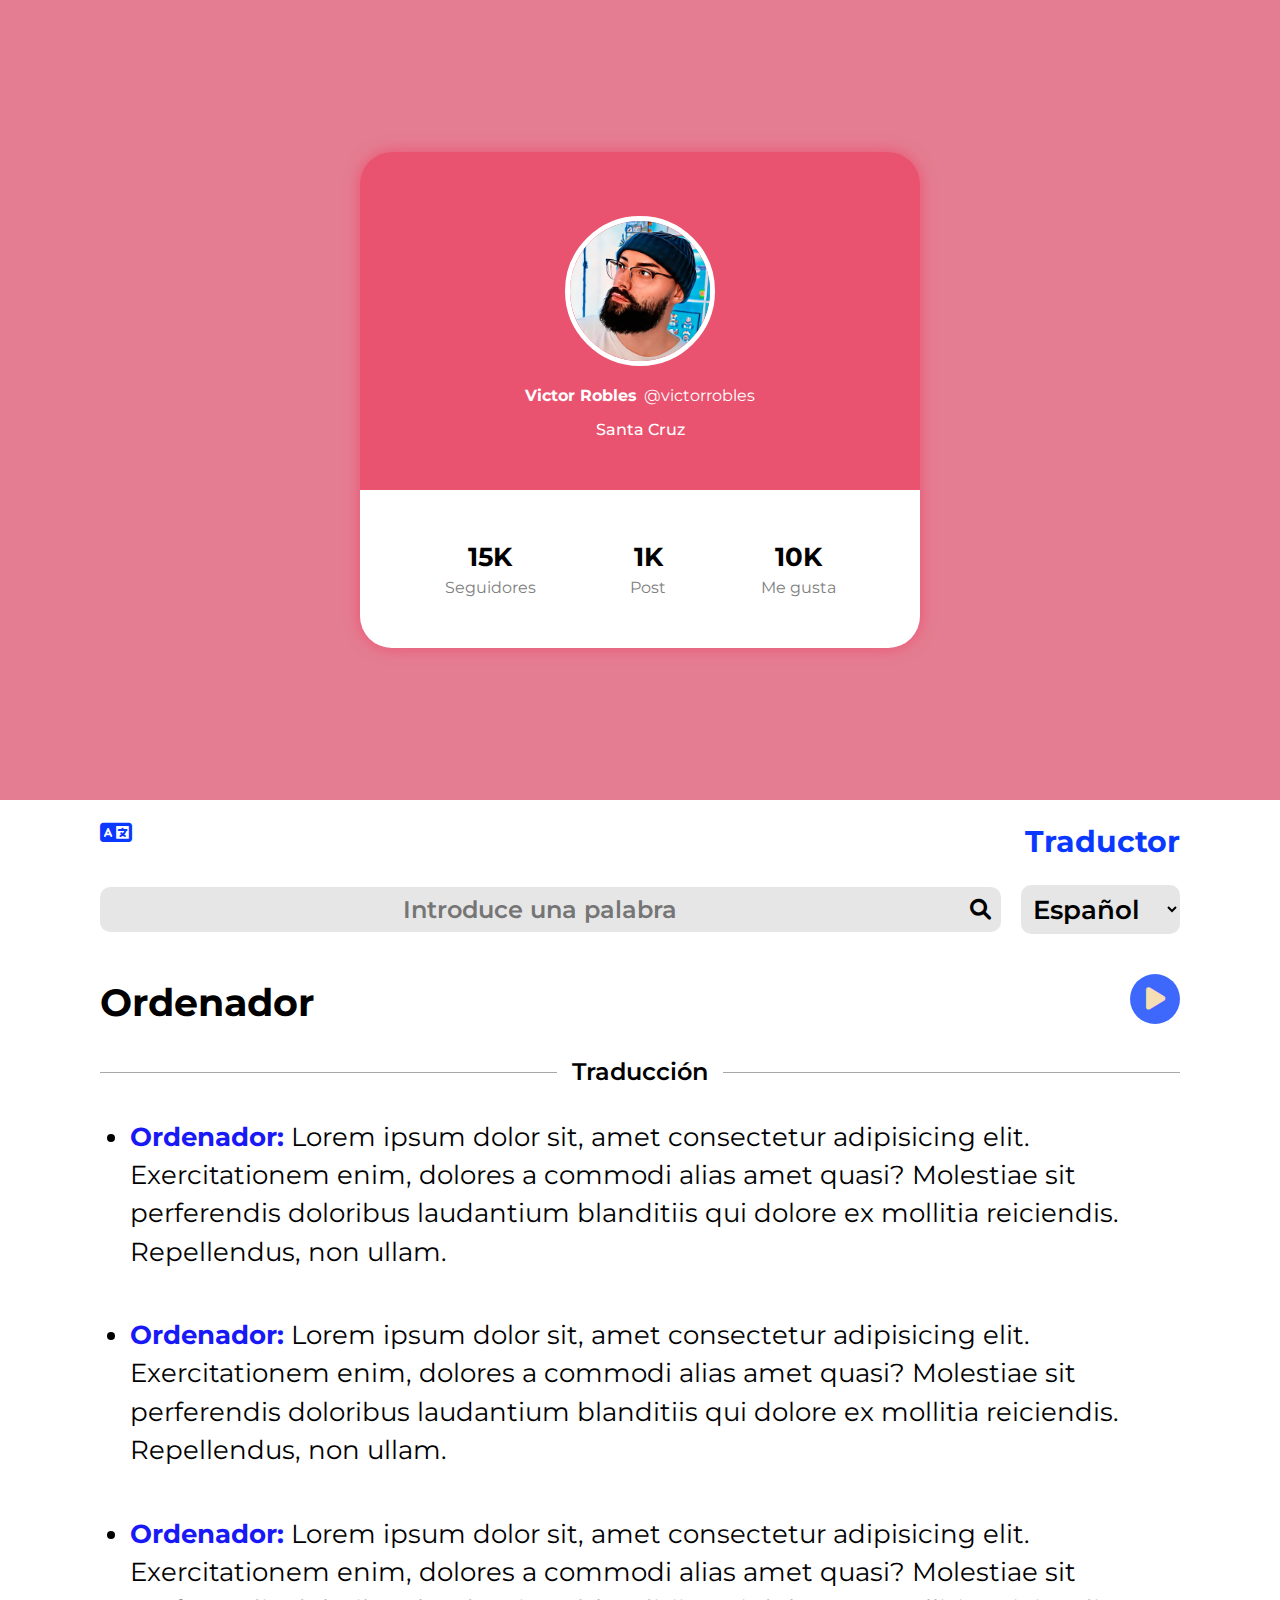
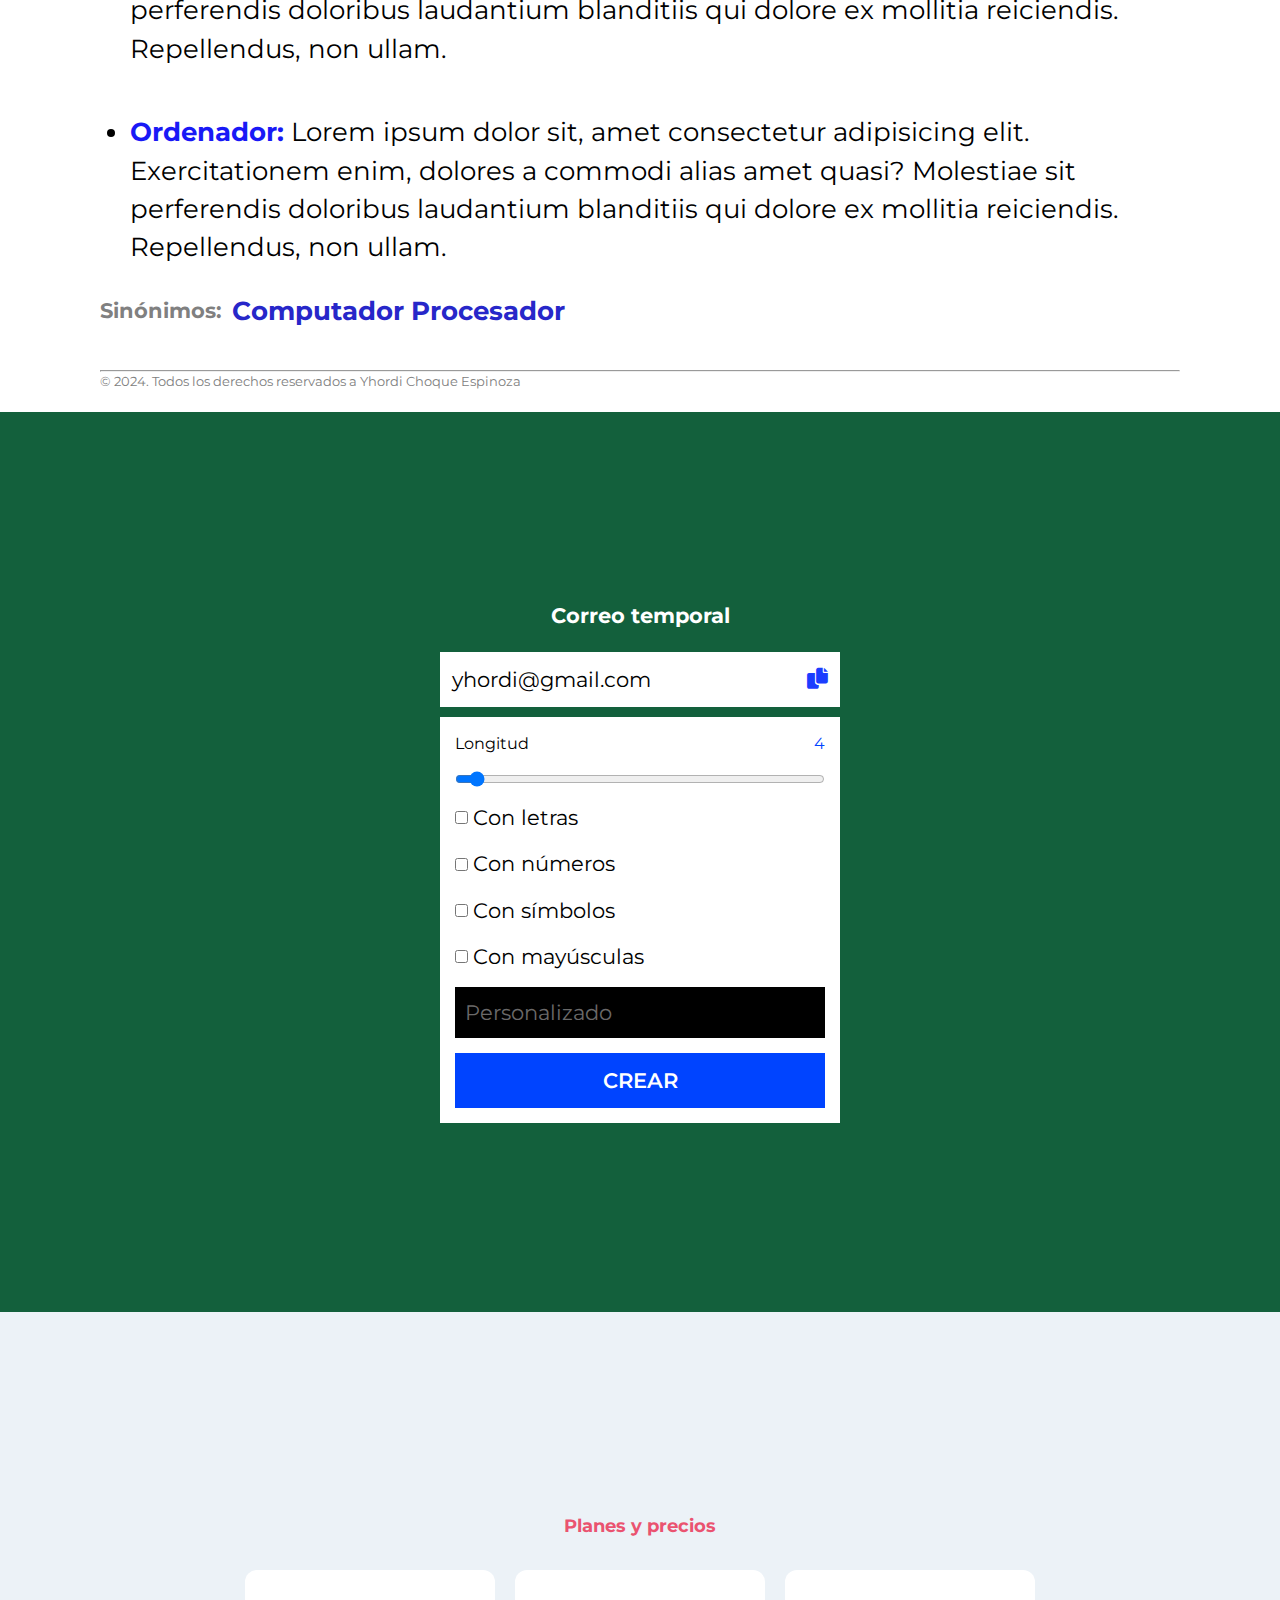
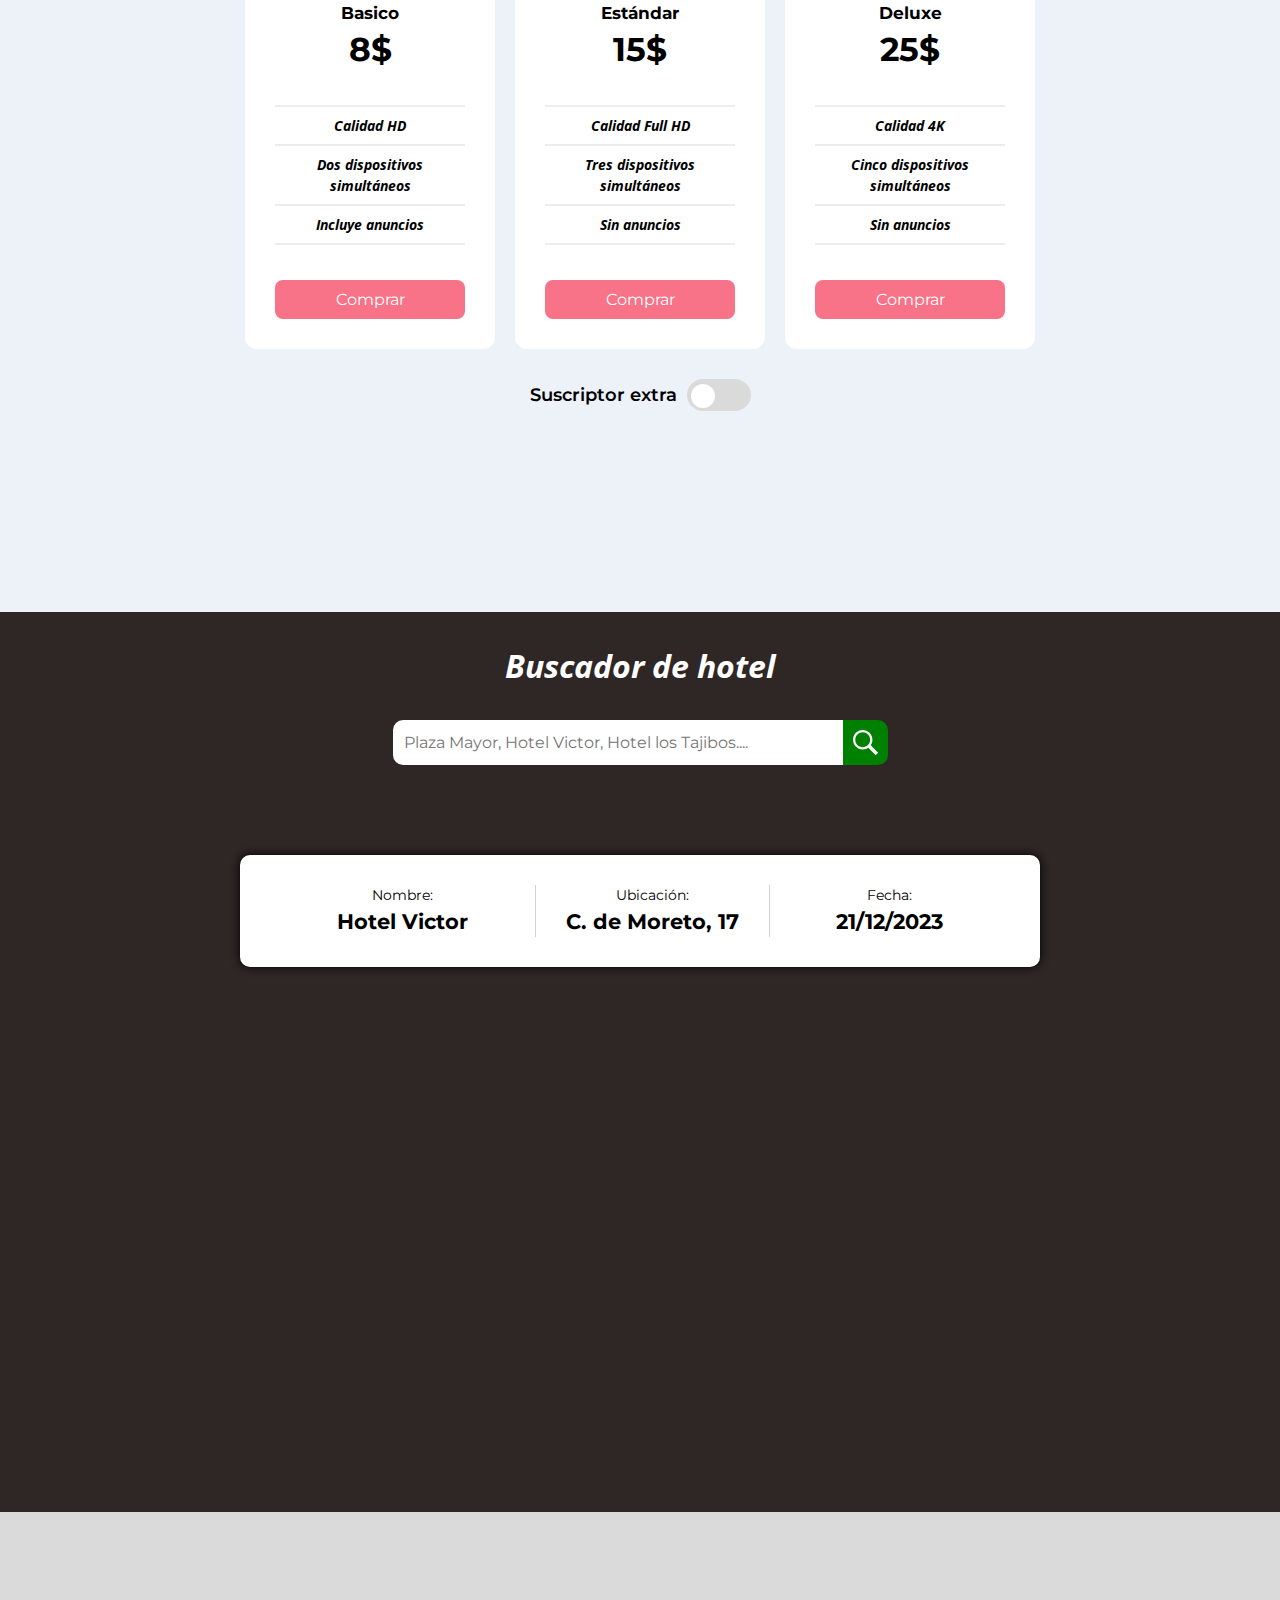
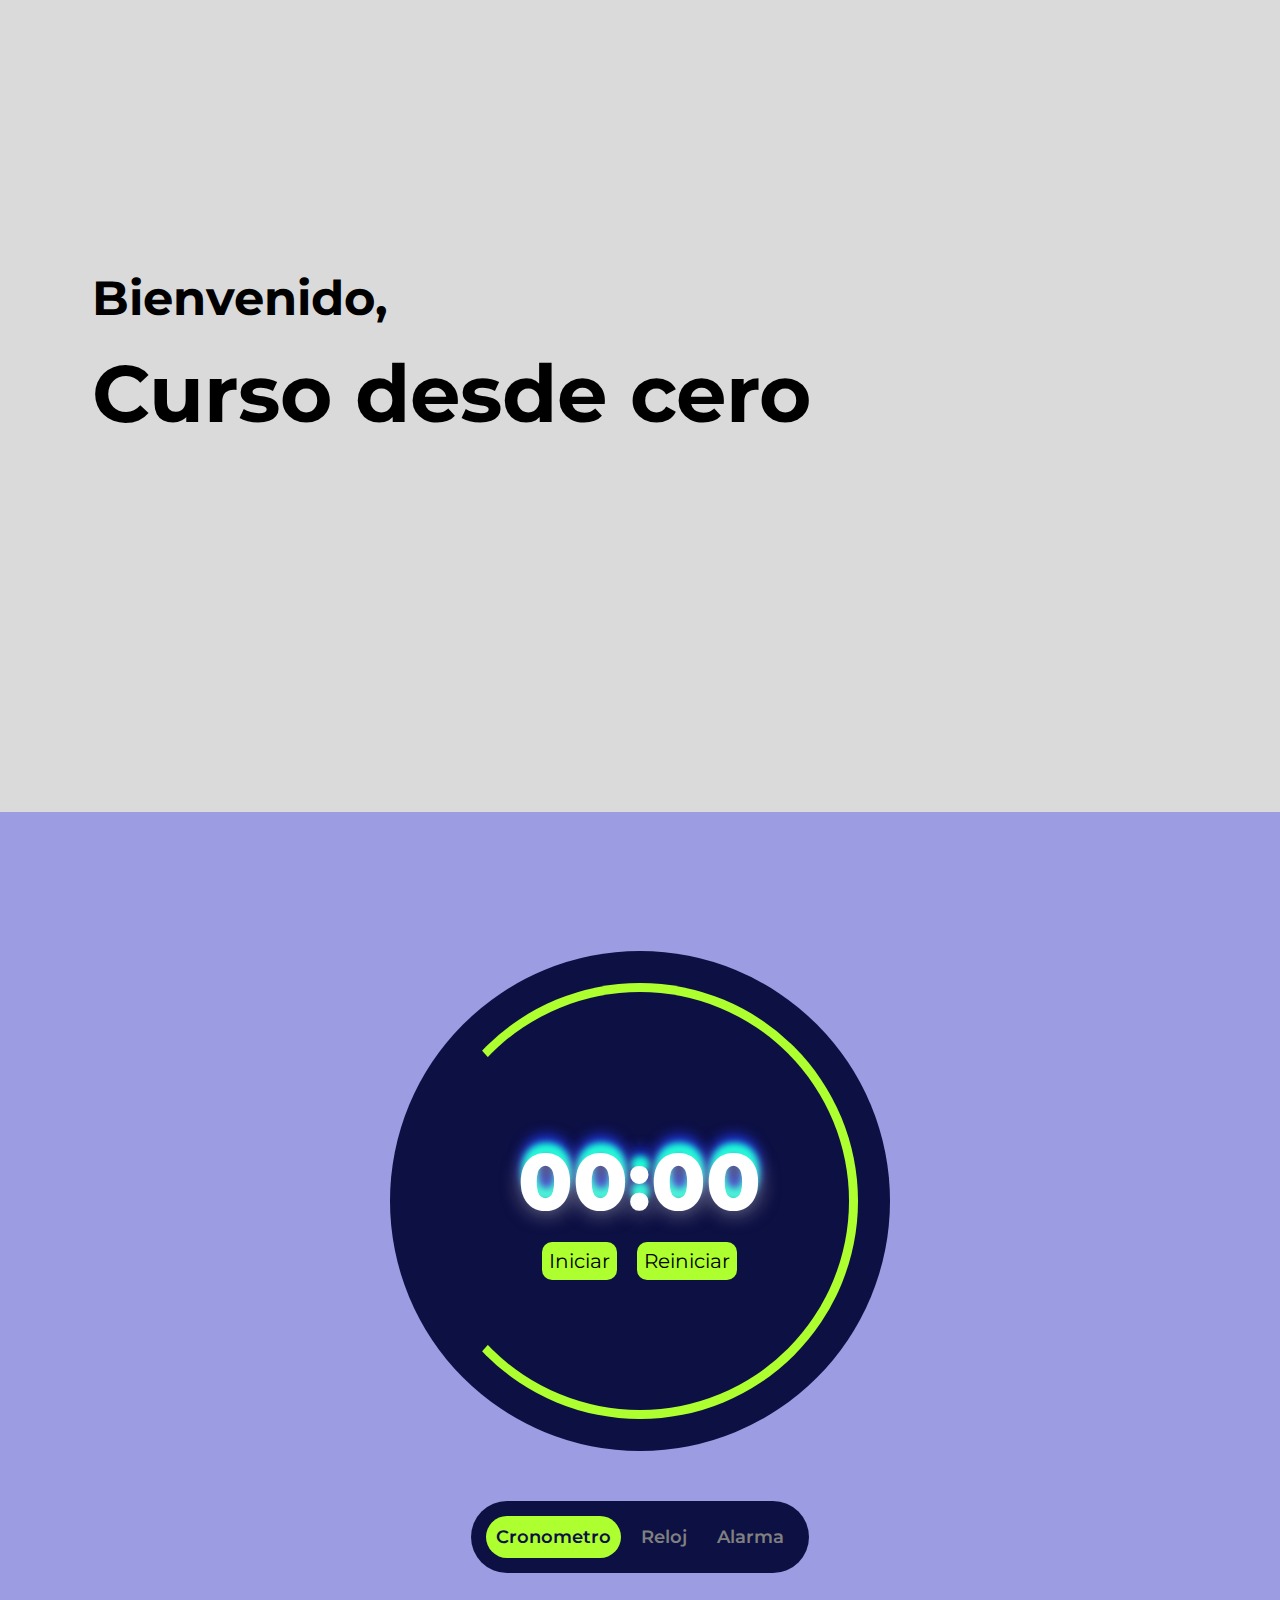
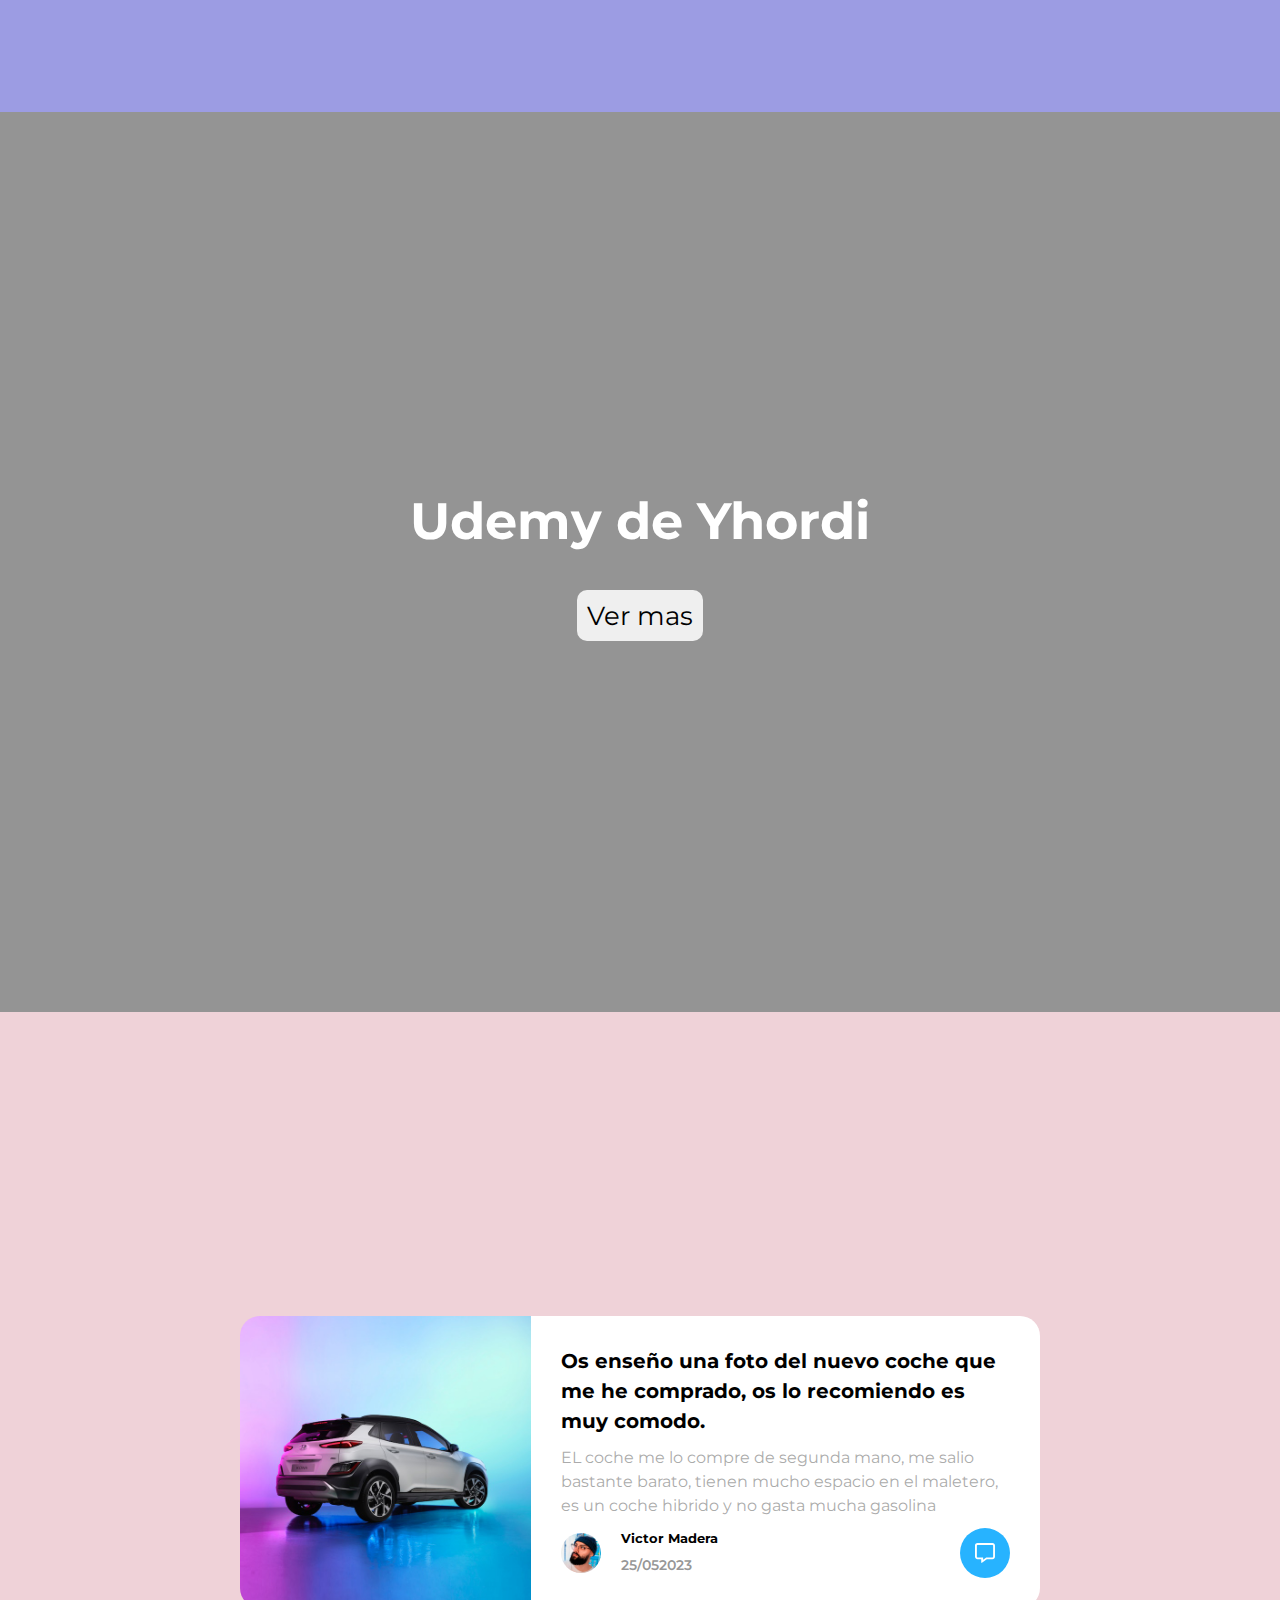
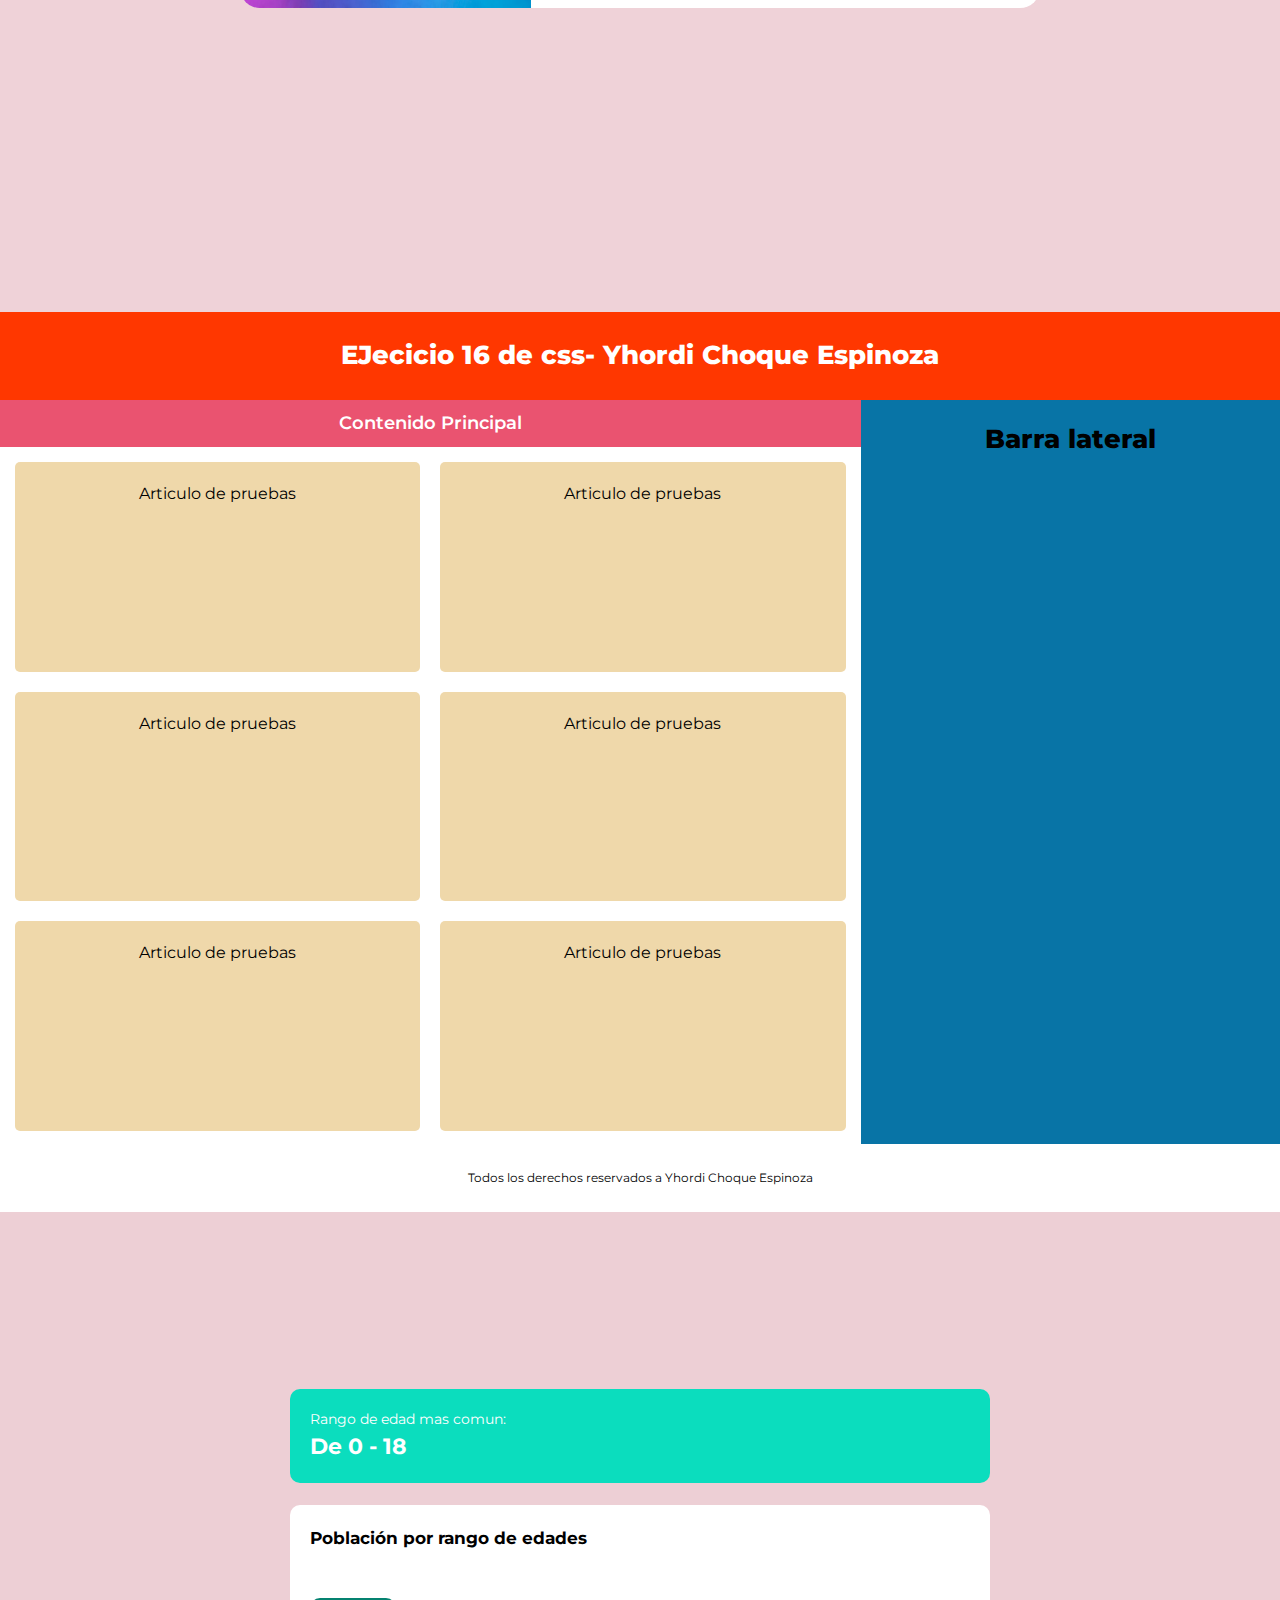
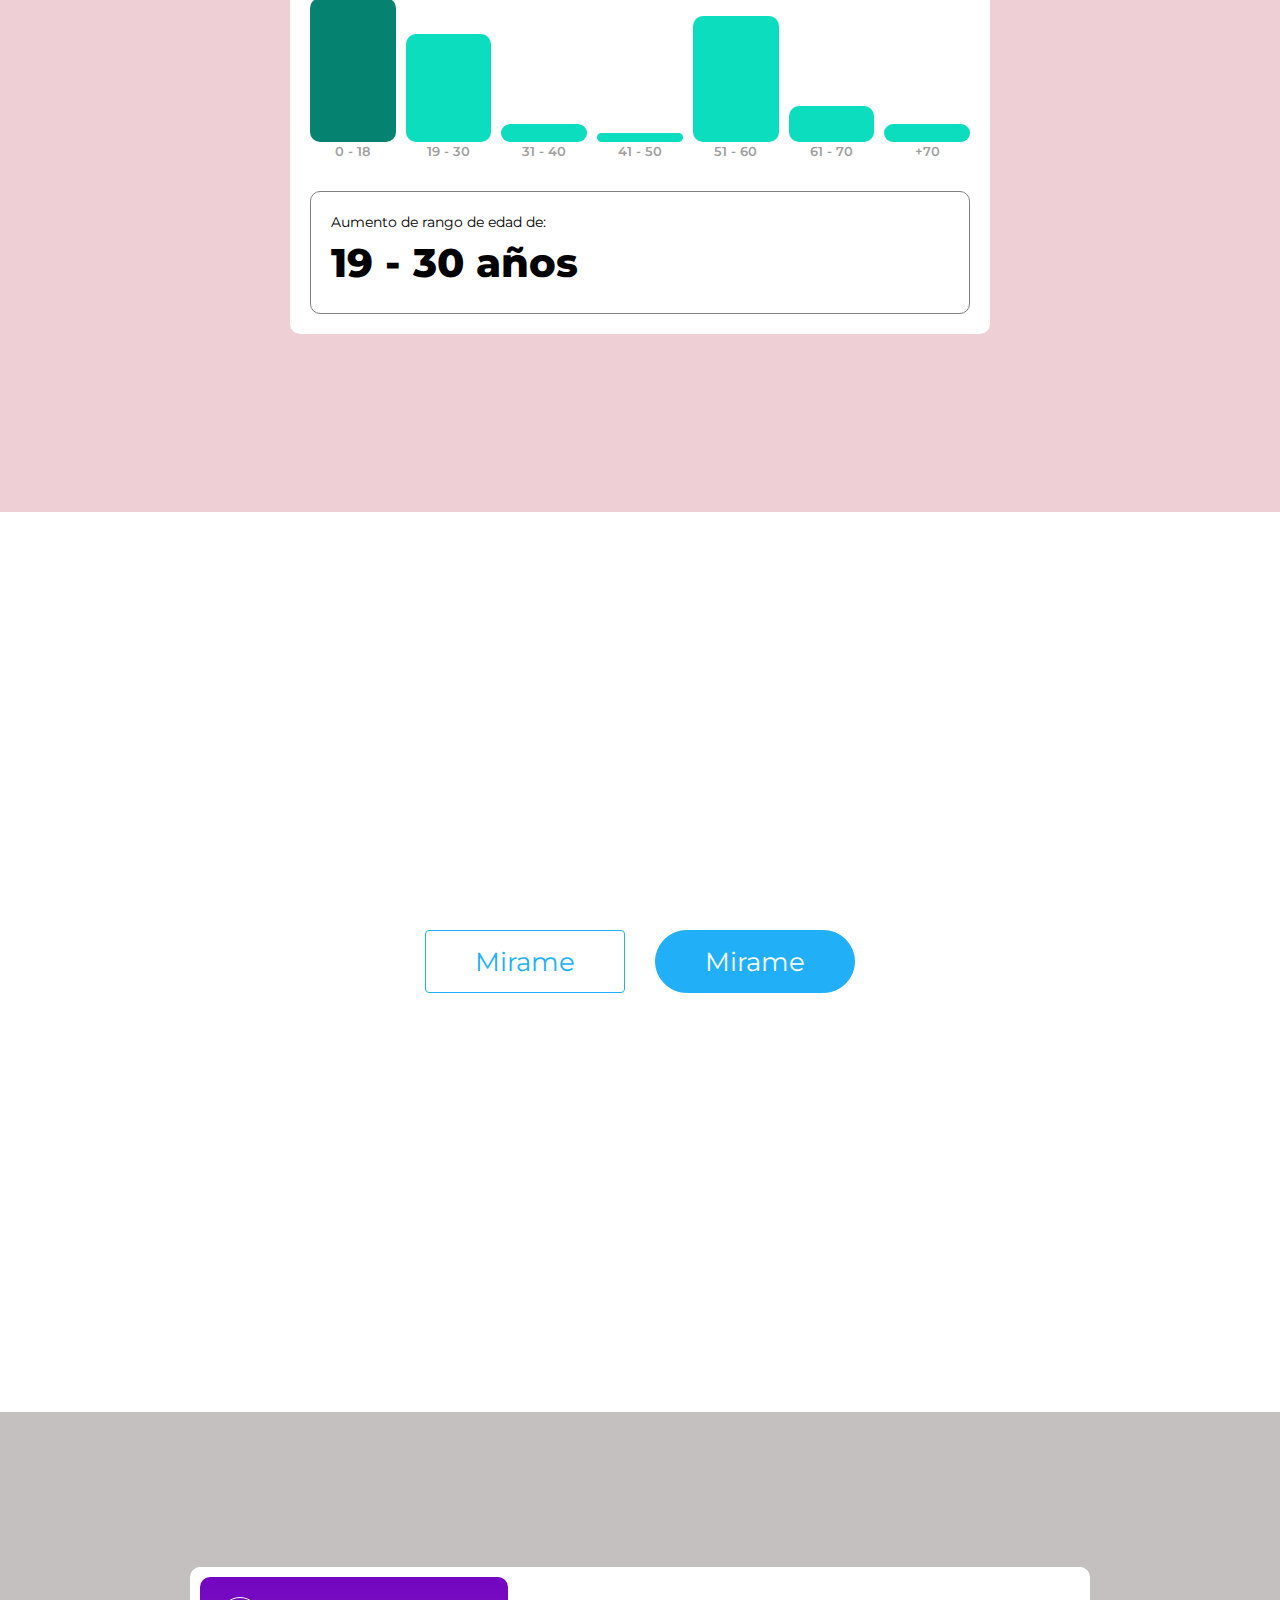
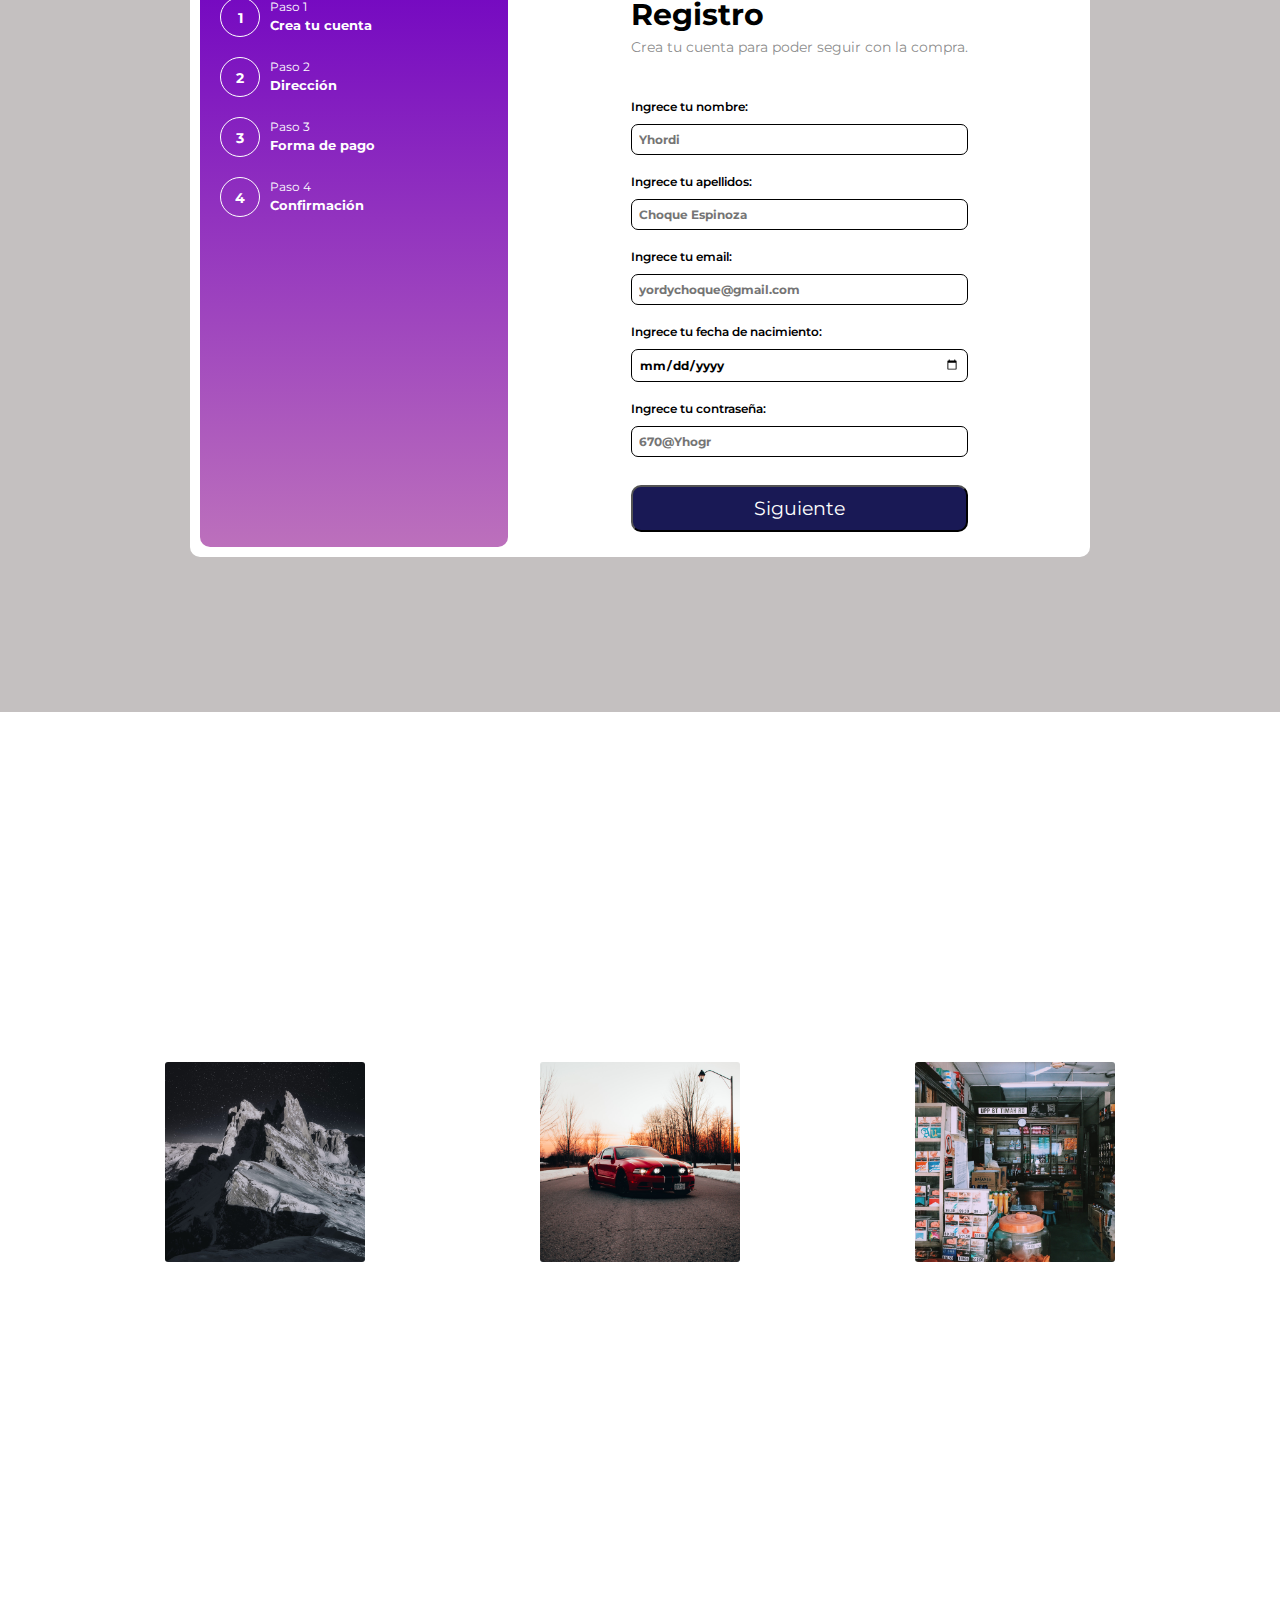
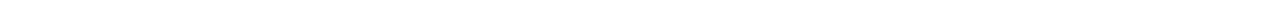
==== commit c99540bb: "haciendo responsive mi pagina web" ====
--- a/css/index.html
+++ b/css/index.html
@@ -13,7 +13,7 @@
     <title>proyectos css</title>
 </head>
 <body>
-    <!--Crear un nav que tenga una animacion como rebote de pelota-->
+    <!--Crear un nav que tenga una animacion como rebote de pelota
     <nav class="navegacion">
         <ul class="menu">
             <li>HOME</li>
@@ -23,6 +23,7 @@
             <li>CURSOS</li>
         </ul>
     </nav>
+-->
 <!--Hacer un card de Victor-->
     <div class="layout">
         <main class="layout_main">
@@ -54,13 +55,14 @@
         </main>
     </div>
 
-    <!--Encabezado -->
+    <!--Encabezado 
     <div class="container_encabezado">
         <h2>Mi encabezado</h2>
         <a href="https://www.youtube.com">Mi link</a>
         <p>Lorem ipsum dolor sit amet consectetur adipisicing elit. Beatae odio omnis illo itaque eveniet. Optio eum, natus veritatis cum perspiciatis at sequi distinctio tempore. Laudantium iure modi atque est itaque!</p>
         
     </div>
+--->
 
 <!---Tracucion documento-->
     <div class="layaut_main">
--- a/css/styles.css
+++ b/css/styles.css
@@ -43,7 +43,7 @@
 
 .layout{
     width: 100%;
-    height: 100%;
+    height: 800px;
     padding: 3rem 0;
     display: flex;
     justify-content: center;
@@ -53,7 +53,8 @@
 }
 
 .layout_main {
-    min-width: 35rem;
+    width: 100%;
+    max-width: 35rem;
     border-radius: 2rem;
 
     box-shadow: 0px 0px 15px #EA5370;
@@ -146,6 +147,7 @@
     max-width: 70rem;
     margin: 0 auto;
     padding: 20px;
+    height: auto;
 }
 
 
@@ -270,7 +272,7 @@
 .main-correo{
 
     width: 100%;
-    height: 100vh;
+    height: 900px;
     background-color: rgb(19, 96, 60);
     display: flex;
     flex-direction: column;
@@ -284,7 +286,8 @@
 }
 
 .correo-form{
-    min-width: 25rem;
+    width: 100%;
+    max-width: 25rem;
 }
 .correo-form .coreo {
     background-color: white;
@@ -363,12 +366,14 @@
 /*Estilos de planes y precios */
 
 .layaut-main-precios{
-    width: 100%;
-    height: 100vh;
-    display:  flex;
-    flex-direction: column;
-    align-items: center;
-    justify-content: center;
+    display: flex;
+    flex-direction: column;
+    align-items: center;
+    justify-content: center;
+    padding: 20px 0;
+    width: 100%;
+    height: 100%;
+    min-height: 900px;
     background-color: #ECF2F7;
 }
 
@@ -379,8 +384,10 @@
 }
 .cards-planes{
     display: flex;
-    gap: 10px;
+    gap: 20px;
     flex-wrap: wrap;
+    justify-content: center;
+    align-items: center;
     margin-bottom: 30px;
 }
 
@@ -489,7 +496,7 @@
 
 .body-hotel{
     background-color: rgb(47, 38, 38);
-    height: 100vh;
+    height: 900px;
 }
 .header-hotel{
     margin-bottom: 35px;
@@ -534,6 +541,7 @@
     width: 100%;
     max-width: 800px;
     display: flex;
+    flex-wrap: wrap;
     justify-content: space-evenly;
     background-color: white;
     padding: 30px;
@@ -563,8 +571,8 @@
 /*Estilos de frases rotativas*/
 
 .body-frases{
+height: 900px;
     background-color: #dadada;
-    height: 100vh;
     display: flex;
     justify-content: center;
     align-items: center;
@@ -579,6 +587,47 @@
     display: block;
     animation: rotate 13s cubic-bezier(0.91, -0.02, 0.14, 1.13) infinite ;
 }
+
+@media (max-width: 1181px){
+    .saludo .title_text{
+        height: 7rem;
+        line-height: 1.8;
+    }
+.body-frases  .frase-rotado{
+       font-size: 4rem;
+    }
+   }
+
+   @media (max-width: 935px){
+    .saludo .title_text{
+        height: 6rem;
+        line-height: 2.4;
+    }
+.body-frases  .frase-rotado{
+       font-size: 3rem;
+    }
+   }
+
+
+   @media (max-width: 705px){
+    .saludo .title_text{
+        height: 5rem;
+        line-height: 3.55;
+    }
+.body-frases  .frase-rotado{
+       font-size: 2rem;
+    }
+   }
+
+   @media (max-width: 705px){
+    .saludo .title_text{
+        height: 4rem;
+        line-height: 6.55;
+    }
+.body-frases  .frase-rotado{
+       font-size: 1.3rem;
+    }
+   }
 .saludo .title_text{
     height: 8rem;
     overflow: hidden;
@@ -605,13 +654,13 @@
 /*Estilos de cronometro*/
 
 .main-cronometro{
-    height: 100vh;
     background-color: rgb(156, 156, 227);
     display: flex;
     flex-direction: column;
     justify-content: center;
     align-items: center;
     gap: 50px;
+    height: 900px;
 }
 
 .main-cronometro .cronometro-contador{
@@ -620,9 +669,25 @@
     background-color: rgb(13, 16, 67);
    padding: 2rem;
     border-radius: 500px;
-
-}
-
+   
+
+}
+@media (max-width: 768px){
+ .cronometro-contador{
+    transform: scale(0.8);
+ }
+}
+@media (max-width: 428px){
+    .cronometro-contador{
+       transform: scale(0.6);
+    }
+   }
+@media (max-width:428px){
+   .main-cronometro .cronometro-modos{
+        border-radius: 10px;
+        margin: 5px;
+    }
+}
 .container-cronometro{
     width: 100%;
     height: 100%;
@@ -661,6 +726,7 @@
 
 .cronometro-modos{
     display: flex;
+    flex-wrap: wrap;
     gap: 10px;
     padding: 15px;
     background-color:  rgb(13, 16, 67);
@@ -707,6 +773,7 @@
     object-fit: cover;
 }
 .video-body h1{
+    text-align: center;
     color: white;
     margin-bottom: 30px;
     animation: shadowtext 2s ease-in infinite ;
@@ -735,7 +802,7 @@
 /* card ladin auto*/
 .movil-main{
     width: 100%;
-    height: 100vh;
+    height: 900px;
     display: flex;
     justify-content: center;
     align-items: center;
@@ -746,6 +813,20 @@
     width: 100%;
     max-width: 800px;
     display: flex;
+}
+
+@media (max-width: 768px){
+    .conntainer-movie{
+        flex-wrap: wrap;
+        max-width: 400px;
+        padding: 10px;
+        background-color: white;
+    }
+    
+    .container-img img{
+        border-radius: 20px;
+    }
+
 }
 .container-img{
     height: auto;
@@ -753,6 +834,7 @@
    
 }
 .container-img img{
+    height: 100%;
     border-bottom-left-radius:20px ;
     border-top-left-radius: 20px;
 }
@@ -816,7 +898,7 @@
 
 .grid-main{
     width: 100%;
-    height: 100vh;
+    height: 900px;
     display: grid;
    grid-template-areas:
    'header header header'
@@ -833,6 +915,23 @@
    'footer footer footer';
 }
 
+@media (max-width:870px) {
+    .grid-main{
+        grid-template-areas:
+   'header header header'
+   'main main main'
+   'main main main'
+   'main main main'
+   'main main main'
+   'main main main'
+   'main main main'
+   'main main main'
+   'main main main'
+   'main main main'
+   'main main main'
+   'footer footer footer';
+    }
+}
 .header-grid{
     background-color: rgb(255, 55, 0);
     grid-area: header;
@@ -878,6 +977,12 @@
     font-weight: 800;
 }
 
+@media (max-width: 870px) {
+    .nav-grid{
+        display: none;
+    }
+}
+
 .footer-grid{
     grid-area: footer;
     display: flex;
@@ -942,6 +1047,11 @@
     text-align: center;
     font-weight: 600;
 }
+@media (max-width: 425px) {
+    .valor span{
+        letter-spacing: -1.5px;
+    }
+}
 
 .valor .bara{
     background-color: #0bddbe;
@@ -993,6 +1103,7 @@
     display: flex;
     justify-content: center;
     align-items: center;
+    flex-wrap: wrap;
     gap:30px ;
 }
 
@@ -1074,9 +1185,10 @@
 
 .main-register{
     width: 100%;
-    height: 100vh;
-    display: flex;
-    justify-content: center;
+    height: 900px;
+    display: flex;
+    justify-content: center;
+  
     align-items: center;
     background-color: #c4c0c0;
 }
@@ -1086,12 +1198,18 @@
     width: 100%;
     max-width: 900px;
     display: flex;
+    flex-wrap: wrap;
     gap: 10px;
     padding: 10px;
     border-radius: 10px;
     font-size: 19px;
 }
-
+@media (max-width: 602px) {
+    .container-registro .list-pasos{
+        width: 100%;
+        flex-direction: row;
+    }
+}
 .list-pasos{
     width: 35%;
     background: linear-gradient(to bottom, rgb(115, 6, 193), #bc70bc);
@@ -1099,6 +1217,7 @@
     padding: 20px;
     border-radius: 10px;
     display: flex;
+    flex-wrap: wrap;
     flex-direction: column;
     gap: 20px;
 }
@@ -1170,8 +1289,9 @@
 /*estilos de hover efecto*/
 .cnt-efecto{
     width: 100%;
-    height: 100vh;
-    display: flex;
+    height: 900px;
+    display: flex;
+      flex-wrap: wrap;
     justify-content: space-evenly;
     align-items: center;
     gap: 10px;
